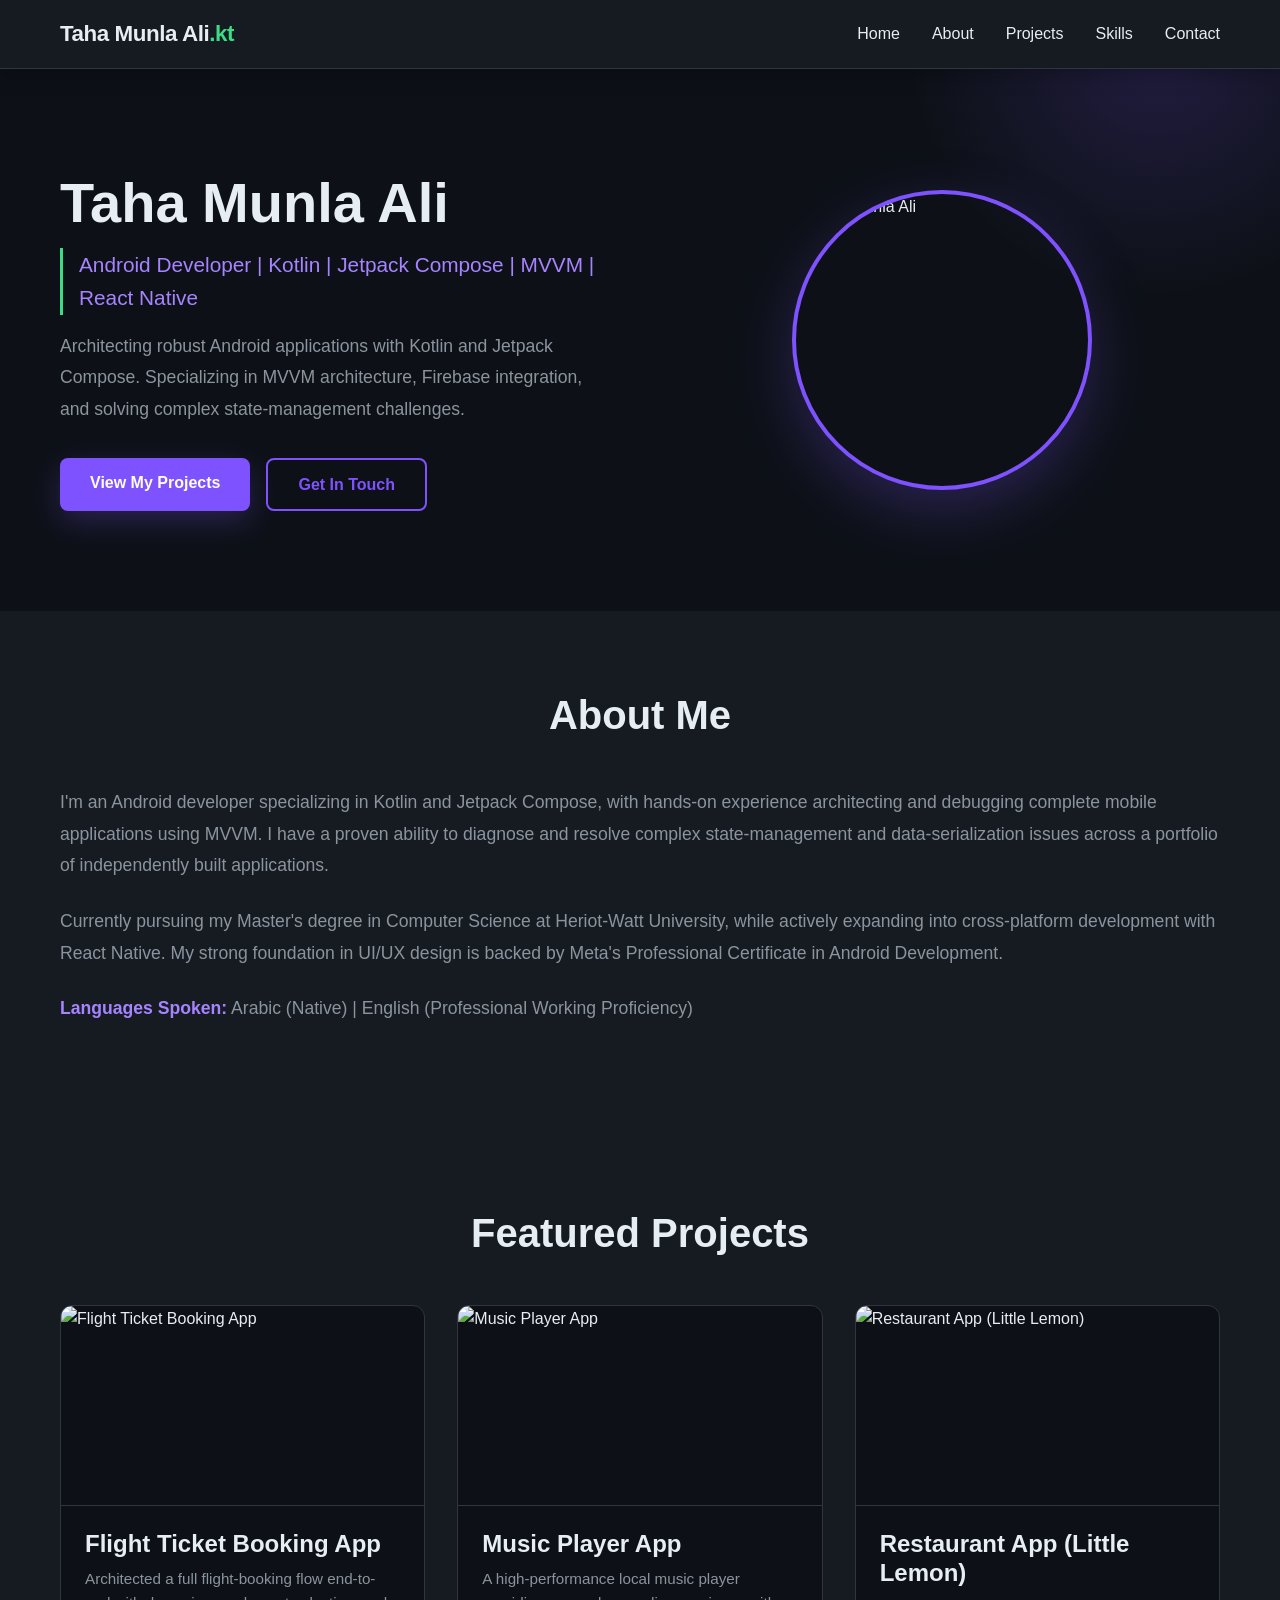
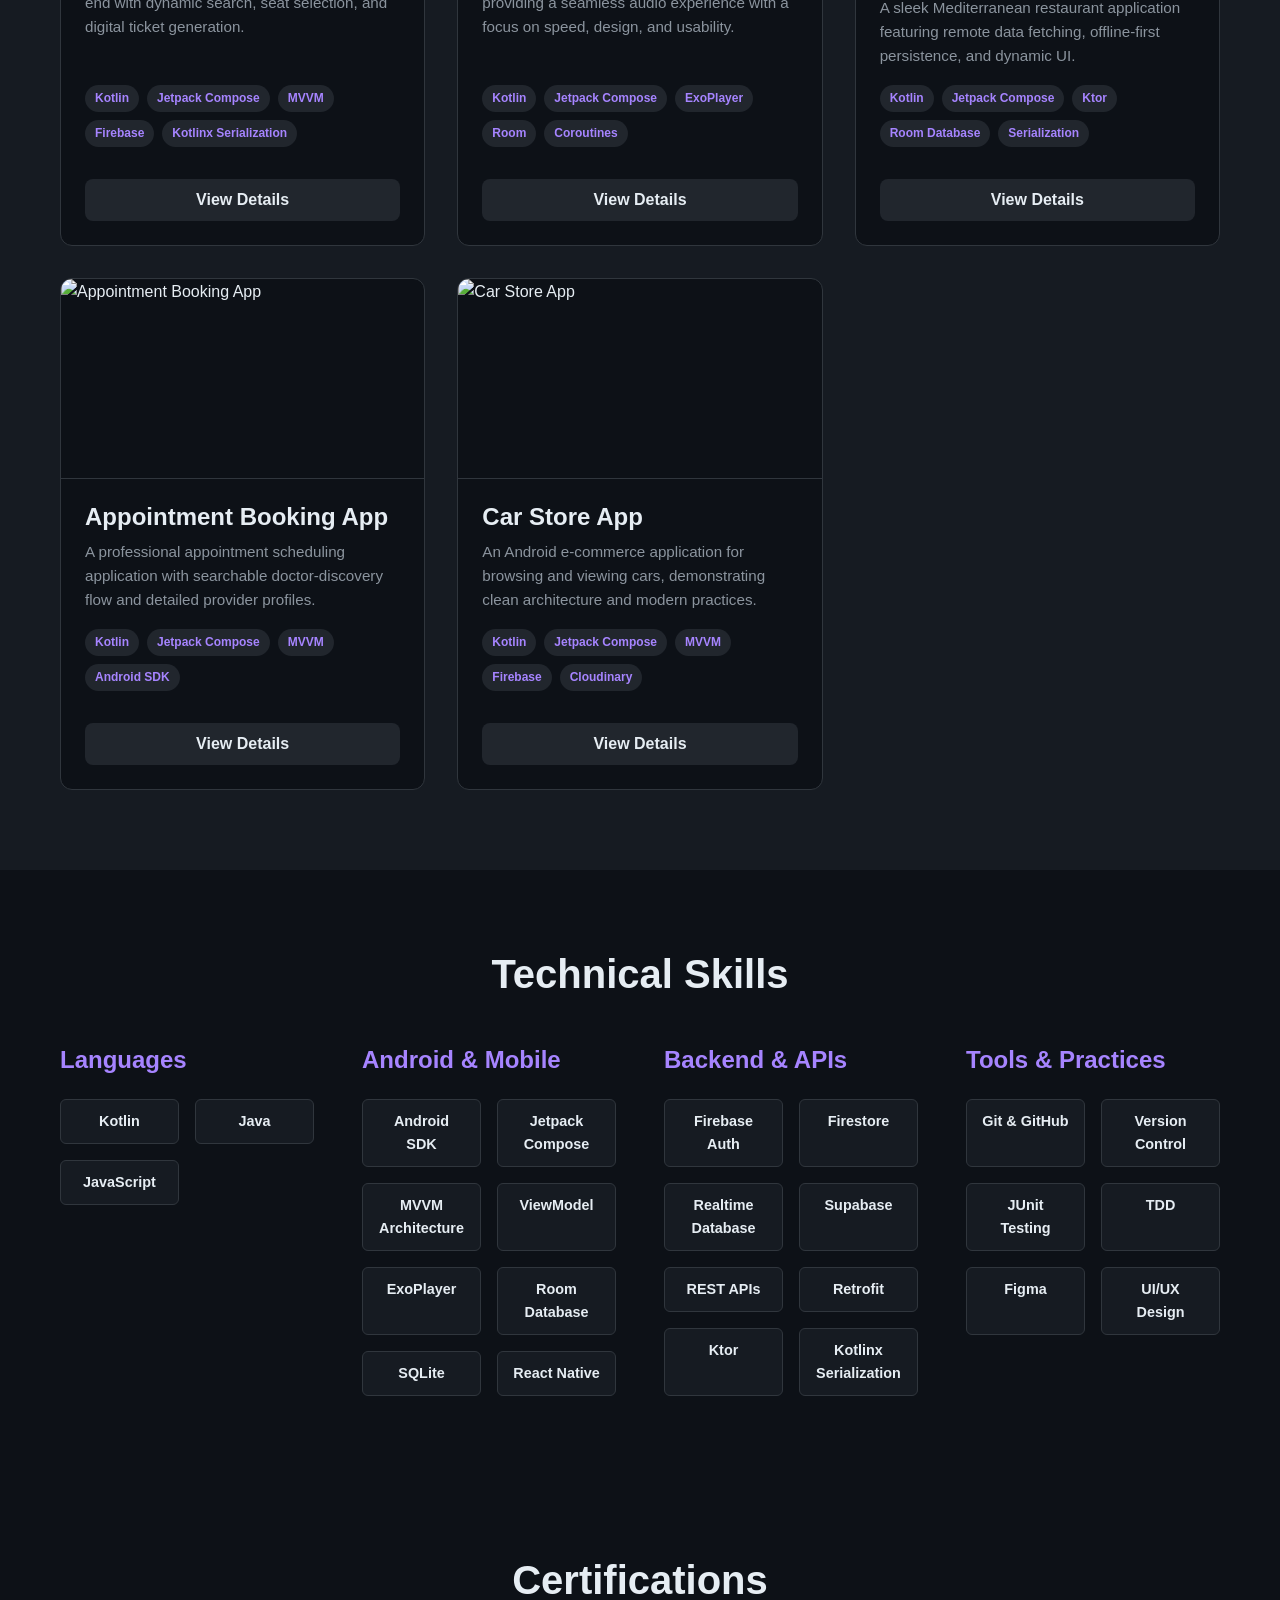
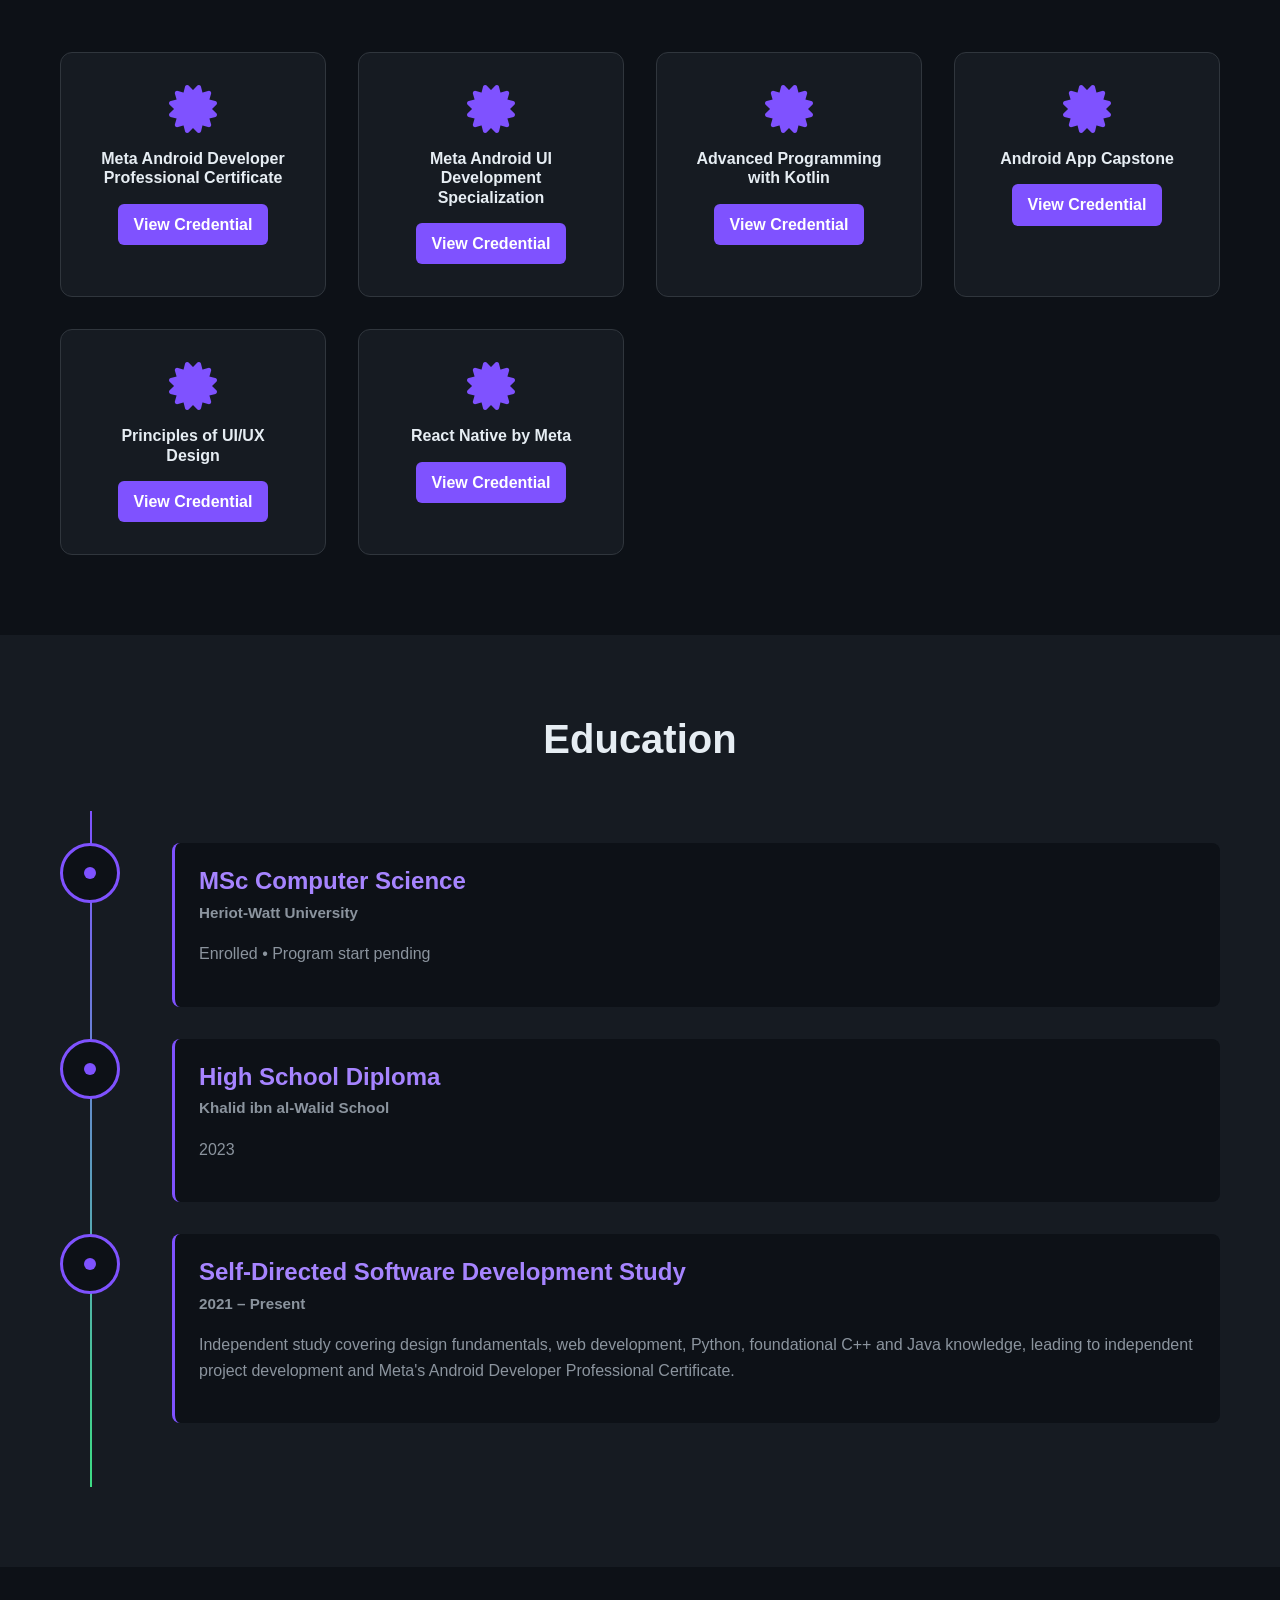
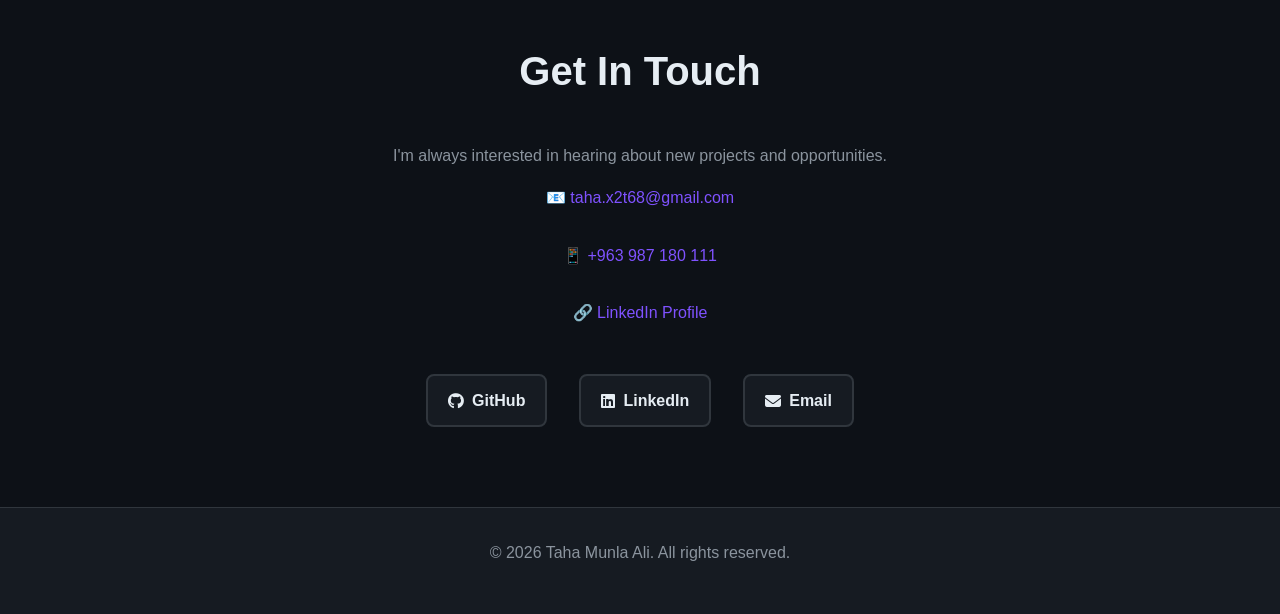
==== index.html @ e01f0fbe "Update index.html" ====
<!DOCTYPE html>
<html lang="en">
<head>
    <meta charset="UTF-8">
    <meta name="viewport" content="width=device-width, initial-scale=1.0">
    <title>Taha Munla Ali | Android Developer - Kotlin, Jetpack Compose, Meta Certified</title>
    <meta name="description" content="Taha Munla Ali (طه منلا علي) — Android Developer specializing in Kotlin and Jetpack Compose with MVVM architecture. Meta Certified Android Developer. View projects, skills, and contact info.">
    <meta name="author" content="Taha Munla Ali">
    <meta name="robots" content="index, follow, max-image-preview:large">
    <link rel="canonical" href="https://x0t68.github.io/">

    <!-- Favicon: Kotlin logo (served from the public Devicon icon CDN) -->
    <link rel="icon" type="image/svg+xml" href="https://cdn.jsdelivr.net/gh/devicons/devicon/icons/kotlin/kotlin-original.svg">

    <!-- Link preview (Telegram, WhatsApp, Facebook, etc.) -->
    <meta property="og:type" content="website">
    <meta property="og:url" content="https://x0t68.github.io/">
    <meta property="og:title" content="Taha Munla Ali - Android Developer">
    <meta property="og:description" content="Android developer specializing in Kotlin and Jetpack Compose, with hands-on experience in MVVM architecture and Firebase integration.">
    <meta property="og:image" content="https://res.cloudinary.com/deirc2clp/image/upload/v1788695768/photo_2026-09-06_14-25-15_kvh31n.jpg">

    <!-- Link preview (X/Twitter) -->
    <meta name="twitter:card" content="summary_large_image">
    <meta name="twitter:title" content="Taha Munla Ali - Android Developer">
    <meta name="twitter:description" content="Android developer specializing in Kotlin and Jetpack Compose, with hands-on experience in MVVM architecture and Firebase integration.">
    <meta name="twitter:image" content="https://res.cloudinary.com/deirc2clp/image/upload/v1788695768/photo_2026-09-06_14-25-15_kvh31n.jpg">

    <!-- Structured data so Google can show a rich result for your name -->
    <script type="application/ld+json">
    {
      "@context": "https://schema.org",
      "@type": "Person",
      "name": "Taha Munla Ali",
      "alternateName": "طه منلا علي",
      "jobTitle": "Android Developer",
      "description": "Android Developer specializing in Kotlin and Jetpack Compose, Meta Certified Android Developer.",
      "image": "https://res.cloudinary.com/deirc2clp/image/upload/v1788695768/photo_2026-09-06_14-25-15_kvh31n.jpg",
      "url": "https://x0t68.github.io/",
      "email": "mailto:taha.x2t68@gmail.com",
      "knowsAbout": ["Android Development", "Kotlin", "Jetpack Compose", "MVVM Architecture", "Firebase", "React Native"],
      "alumniOf": {
        "@type": "CollegeOrUniversity",
        "name": "Heriot-Watt University"
      },
      "sameAs": [
        "https://github.com/x0t68",
        "https://www.linkedin.com/in/taha-munla-ali-3768111b3"
      ]
    }
    </script>

    <link rel="stylesheet" href="style.css">
    <link rel="stylesheet" href="https://cdnjs.cloudflare.com/ajax/libs/font-awesome/6.4.0/css/all.min.css">
</head>
<body>
    <!-- Navigation -->
    <nav class="navbar">
        <div class="container">
            <div class="nav-brand">Taha Munla Ali</div>
            <ul class="nav-links">
                <li><a href="#home">Home</a></li>
                <li><a href="#about">About</a></li>
                <li><a href="#projects">Projects</a></li>
                <li><a href="#skills">Skills</a></li>
                <li><a href="#contact">Contact</a></li>
            </ul>
        </div>
    </nav>

    <!-- Hero Section -->
    <section id="home" class="hero">
        <div class="container">
            <div class="hero-content">
                <h1>Taha Munla Ali</h1>
                <p class="hero-subtitle">Android Developer | Kotlin | Jetpack Compose | MVVM | React Native</p>
                <p class="hero-description">
                    Architecting robust Android applications with Kotlin and Jetpack Compose. Specializing in MVVM architecture, 
                    Firebase integration, and solving complex state-management challenges.
                </p>
                <div class="hero-cta">
                    <a href="#projects" class="btn btn-primary">View My Projects</a>
                    <a href="#contact" class="btn btn-secondary">Get In Touch</a>
                </div>
            </div>
            <div class="hero-image">
                <img src="https://res.cloudinary.com/deirc2clp/image/upload/v1788695768/photo_2026-09-06_14-25-15_kvh31n.jpg" alt="Taha Munla Ali" class="profile-image">
            </div>
        </div>
    </section>

    <!-- About Section -->
    <section id="about" class="about">
        <div class="container">
            <h2>About Me</h2>
            <div class="about-content">
                <div class="about-text">
                    <p>
                        I'm an Android developer specializing in Kotlin and Jetpack Compose, with hands-on experience architecting 
                        and debugging complete mobile applications using MVVM. I have a proven ability to diagnose and resolve complex 
                        state-management and data-serialization issues across a portfolio of independently built applications.
                    </p>
                    <p>
                        Currently pursuing my Master's degree in Computer Science at Heriot-Watt University, while actively expanding 
                        into cross-platform development with React Native. My strong foundation in UI/UX design is backed by Meta's 
                        Professional Certificate in Android Development.
                    </p>
                    <p>
                        <strong>Languages Spoken:</strong> Arabic (Native) | English (Professional Working Proficiency)
                    </p>
                </div>
            </div>
        </div>
    </section>

    <!-- Projects Section -->
    <section id="projects" class="projects">
        <div class="container">
            <h2>Featured Projects</h2>
            <div class="projects-grid" id="projectsGrid">
                <!-- Projects will be loaded here by JavaScript -->
            </div>
        </div>
    </section>

    <!-- Skills Section -->
    <section id="skills" class="skills-section">
        <div class="container">
            <h2>Technical Skills</h2>
            <div class="skills-container">
                <div class="skill-category">
                    <h3>Languages</h3>
                    <div class="skills-grid">
                        <div class="skill-tag">Kotlin</div>
                        <div class="skill-tag">Java</div>
                        <div class="skill-tag">JavaScript</div>
                    </div>
                </div>

                <div class="skill-category">
                    <h3>Android & Mobile</h3>
                    <div class="skills-grid">
                        <div class="skill-tag">Android SDK</div>
                        <div class="skill-tag">Jetpack Compose</div>
                        <div class="skill-tag">MVVM Architecture</div>
                        <div class="skill-tag">ViewModel</div>
                        <div class="skill-tag">ExoPlayer</div>
                        <div class="skill-tag">Room Database</div>
                        <div class="skill-tag">SQLite</div>
                        <div class="skill-tag">React Native</div>
                    </div>
                </div>

                <div class="skill-category">
                    <h3>Backend & APIs</h3>
                    <div class="skills-grid">
                        <div class="skill-tag">Firebase Auth</div>
                        <div class="skill-tag">Firestore</div>
                        <div class="skill-tag">Realtime Database</div>
                        <div class="skill-tag">Supabase</div>
                        <div class="skill-tag">REST APIs</div>
                        <div class="skill-tag">Retrofit</div>
                        <div class="skill-tag">Ktor</div>
                        <div class="skill-tag">Kotlinx Serialization</div>
                    </div>
                </div>

                <div class="skill-category">
                    <h3>Tools & Practices</h3>
                    <div class="skills-grid">
                        <div class="skill-tag">Git & GitHub</div>
                        <div class="skill-tag">Version Control</div>
                        <div class="skill-tag">JUnit Testing</div>
                        <div class="skill-tag">TDD</div>
                        <div class="skill-tag">Figma</div>
                        <div class="skill-tag">UI/UX Design</div>
                    </div>
                </div>
            </div>
        </div>
    </section>

    <!-- Certifications Section -->
    <section id="certifications" class="certifications">
        <div class="container">
            <h2>Certifications</h2>
            <div class="certifications-grid">
                <div class="cert-item">
                    <i class="fas fa-certificate"></i>
                    <h4>Meta Android Developer Professional Certificate</h4>
                    <a href="https://www.credly.com/badges/523cc79e-6501-4f37-acab-85f55ee57a00/public_url" target="_blank">View Credential</a>
                </div>
                <div class="cert-item">
                    <i class="fas fa-certificate"></i>
                    <h4>Meta Android UI Development Specialization</h4>
                    <a href="https://coursera.org/share/a893e85dfa6d35d675a23bce7d95d684" target="_blank">View Credential</a>
                </div>
                <div class="cert-item">
                    <i class="fas fa-certificate"></i>
                    <h4>Advanced Programming with Kotlin</h4>
                    <a href="https://www.coursera.org/account/accomplishments/records/QISK4HCJ4QG6" target="_blank">View Credential</a>
                </div>
                <div class="cert-item">
                    <i class="fas fa-certificate"></i>
                    <h4>Android App Capstone</h4>
                    <a href="https://coursera.org/share/992b18d2b242aded9610d235a0969be0" target="_blank">View Credential</a>
                </div>
                <div class="cert-item">
                    <i class="fas fa-certificate"></i>
                    <h4>Principles of UI/UX Design</h4>
                    <a href="https://www.coursera.org/account/accomplishments/records/2B3M9XWZEPFp" target="_blank">View Credential</a>
                </div>
                <div class="cert-item">
                    <i class="fas fa-certificate"></i>
                    <h4>React Native by Meta</h4>
                    <a href="https://www.coursera.org/account/accomplishments/verify/KHKW7ERAWRAU" target="_blank">View Credential</a>
                </div>
            </div>
        </div>
    </section>

    <!-- Education Section -->
    <section id="education" class="education">
        <div class="container">
            <h2>Education</h2>
            <div class="education-timeline">
                <div class="education-item">
                    <div class="education-marker"></div>
                    <div class="education-content">
                        <h3>MSc Computer Science</h3>
                        <p class="education-school">Heriot-Watt University</p>
                        <p class="education-date">Enrolled • Program start pending</p>
                    </div>
                </div>

                <div class="education-item">
                    <div class="education-marker"></div>
                    <div class="education-content">
                        <h3>High School Diploma</h3>
                        <p class="education-school">Khalid ibn al-Walid School</p>
                        <p class="education-date">2023</p>
                    </div>
                </div>

                <div class="education-item">
                    <div class="education-marker"></div>
                    <div class="education-content">
                        <h3>Self-Directed Software Development Study</h3>
                        <p class="education-school">2021 – Present</p>
                        <p class="education-description">
                            Independent study covering design fundamentals, web development, Python, foundational C++ and Java knowledge, 
                            leading to independent project development and Meta's Android Developer Professional Certificate.
                        </p>
                    </div>
                </div>
            </div>
        </div>
    </section>

    <!-- Contact Section -->
    <section id="contact" class="contact">
        <div class="container">
            <h2>Get In Touch</h2>
            <p class="contact-intro">
                I'm always interested in hearing about new projects and opportunities.
            </p>
            <div class="contact-info">
                <p>📧 <a href="mailto:taha.x2t68@gmail.com">taha.x2t68@gmail.com</a></p>
                <p>📱 <a href="tel:+963987180111">+963 987 180 111</a></p>
                <p>🔗 <a href="https://www.linkedin.com/in/taha-munla-ali-3768111b3" target="_blank">LinkedIn Profile</a></p>
            </div>
            <div class="social-links">
                <a href="https://github.com/x0t68" target="_blank" class="social-link">
                    <i class="fab fa-github"></i>
                    <span>GitHub</span>
                </a>
                <a href="https://www.linkedin.com/in/taha-munla-ali-3768111b3" target="_blank" class="social-link">
                    <i class="fab fa-linkedin"></i>
                    <span>LinkedIn</span>
                </a>
                <a href="mailto:taha.x2t68@gmail.com" class="social-link">
                    <i class="fas fa-envelope"></i>
                    <span>Email</span>
                </a>
            </div>
        </div>
    </section>

    <!-- Project Modal -->
    <div id="projectModal" class="modal">
        <div class="modal-content">
            <span class="close-modal">&times;</span>
            <div class="modal-body">
                <img id="modalImage" src="" alt="Project Image" class="modal-main-image">
                <div class="modal-info">
                    <h2 id="modalTitle">Project Title</h2>
                    <div id="modalTech" class="project-tech"></div>
                    <p id="modalDesc" class="modal-description"></p>
                    <h3>Key Features</h3>
                    <ul id="modalFeatures" class="modal-features-list"></ul>
                    <a id="modalGithub" href="#" target="_blank" class="btn btn-primary" style="margin-top: 1rem;">
                        <i class="fab fa-github"></i> View Repository
                    </a>
                </div>
            </div>
        </div>
    </div>

    <!-- Footer -->
    <footer class="footer">
        <div class="container">
            <p>&copy; 2026 Taha Munla Ali. All rights reserved.</p>
        </div>
    </footer>

    <script src="script.js"></script>
</body>
</html>
---- style.css ----
/* ============================================
   VARIABLES & GLOBAL STYLES
   ============================================ */

:root {
    /* Kotlin purple, paired with the Android green as a sparing accent —
       grounded in the actual toolchain instead of a generic gradient. */
    --primary-color: #7f52ff;
    --primary-dark: #6237e0;
    --primary-light: #a684ff;
    --secondary-color: #3ddc84;
    --background: #0d1117;
    --surface: #161b22;
    --surface-light: #21262d;
    --text-primary: #e6edf3;
    --text-secondary: #8b949e;
    --border-color: #30363d;
    --success: #3ddc84;
    --warning: #f0b429;
    --danger: #f85149;
}

* {
    margin: 0;
    padding: 0;
    box-sizing: border-box;
}

html {
    scroll-behavior: smooth;
}

body {
    font-family: -apple-system, BlinkMacSystemFont, 'Segoe UI', Roboto, 'Helvetica Neue', Arial, sans-serif;
    background-color: var(--background);
    color: var(--text-primary);
    line-height: 1.6;
    overflow-x: hidden;
}

.container {
    max-width: 1200px;
    margin: 0 auto;
    padding: 0 20px;
}

/* ============================================
   TYPOGRAPHY
   ============================================ */

h1, h2, h3, h4, h5, h6 {
    font-weight: 700;
    line-height: 1.2;
    margin-bottom: 1rem;
}

h1 {
    font-size: 3.5rem;
}

h2 {
    font-size: 2.5rem;
    color: var(--text-primary);
    margin-bottom: 3rem;
    text-align: center;
}

h3 {
    font-size: 1.5rem;
    color: var(--text-primary);
}

h4 {
    font-size: 1.1rem;
    color: var(--text-primary);
}

p {
    margin-bottom: 1rem;
    color: var(--text-secondary);
}

a {
    color: var(--primary-color);
    text-decoration: none;
    transition: color 0.3s ease;
}

a:hover {
    color: var(--secondary-color);
}

/* ============================================
   NAVIGATION
   ============================================ */

.navbar {
    background-color: var(--surface);
    backdrop-filter: blur(10px);
    border-bottom: 1px solid var(--border-color);
    position: sticky;
    top: 0;
    z-index: 1000;
    box-shadow: 0 4px 20px rgba(0, 0, 0, 0.3);
}

.navbar .container {
    display: flex;
    justify-content: space-between;
    align-items: center;
    padding: 1rem 20px;
}

.nav-brand {
    font-size: 1.4rem;
    font-weight: 700;
    color: var(--text-primary);
    letter-spacing: -0.02em;
}

.nav-brand::after {
    content: '.kt';
    color: var(--secondary-color);
    font-weight: 700;
}

.nav-links {
    display: flex;
    list-style: none;
    gap: 2rem;
}

.nav-links a {
    color: var(--text-primary);
    font-weight: 500;
    transition: all 0.3s ease;
    position: relative;
}

.nav-links a:hover {
    color: var(--primary-color);
}

.nav-links a::after {
    content: '';
    position: absolute;
    bottom: -5px;
    left: 0;
    width: 0;
    height: 2px;
    background-color: var(--primary-color);
    transition: width 0.3s ease;
}

.nav-links a:hover::after {
    width: 100%;
}

@media (max-width: 768px) {
    .nav-links {
        gap: 1rem;
        font-size: 0.9rem;
    }

    h1 {
        font-size: 2rem;
    }

    h2 {
        font-size: 1.8rem;
    }
}

/* ============================================
   HERO SECTION
   ============================================ */

.hero {
    padding: 100px 0;
    background-color: var(--background);
    position: relative;
    overflow: hidden;
}

.hero::before {
    content: '';
    position: absolute;
    top: -50%;
    right: -10%;
    width: 500px;
    height: 500px;
    background: radial-gradient(circle, rgba(127, 82, 255, 0.18) 0%, transparent 70%);
    border-radius: 50%;
    pointer-events: none;
}

.hero .container {
    display: grid;
    grid-template-columns: 1fr 1fr;
    align-items: center;
    gap: 3rem;
    position: relative;
    z-index: 1;
}

.hero-content h1 {
    font-size: 3.5rem;
    color: var(--text-primary);
    margin-bottom: 0.75rem;
}

.hero-subtitle {
    font-size: 1.3rem;
    color: var(--primary-light);
    margin-bottom: 1rem;
    padding-left: 1rem;
    border-left: 3px solid var(--secondary-color);
}

.hero-description {
    font-size: 1.1rem;
    color: var(--text-secondary);
    margin-bottom: 2rem;
    line-height: 1.8;
}

.hero-cta {
    display: flex;
    gap: 1rem;
    flex-wrap: wrap;
}

.hero-image {
    display: flex;
    justify-content: center;
    align-items: center;
}

.profile-image {
    width: 300px;
    height: 300px;
    border-radius: 50%;
    object-fit: cover;
    border: 4px solid var(--primary-color);
    box-shadow: 0 20px 60px rgba(127, 82, 255, 0.25);
    animation: float 3s ease-in-out infinite;
}

@keyframes float {
    0%, 100% {
        transform: translateY(0px);
    }
    50% {
        transform: translateY(-20px);
    }
}

@media (max-width: 768px) {
    .hero {
        padding: 60px 0;
    }

    .hero .container {
        grid-template-columns: 1fr;
    }

    .hero-image {
        order: -1;
    }

    .profile-image {
        width: 200px;
        height: 200px;
    }

    .hero-cta {
        flex-direction: column;
    }
}

/* ============================================
   BUTTONS
   ============================================ */

.btn {
    display: inline-block;
    padding: 12px 30px;
    border-radius: 8px;
    font-weight: 600;
    transition: all 0.3s ease;
    cursor: pointer;
    border: none;
    text-align: center;
    font-size: 1rem;
}

.btn-primary {
    background-color: var(--primary-color);
    color: white;
    box-shadow: 0 10px 30px rgba(127, 82, 255, 0.25);
}

.btn-primary:hover {
    background-color: var(--primary-dark);
    transform: translateY(-3px);
    box-shadow: 0 15px 40px rgba(127, 82, 255, 0.35);
}

.btn-secondary {
    background-color: transparent;
    color: var(--primary-color);
    border: 2px solid var(--primary-color);
}

.btn-secondary:hover {
    background-color: var(--primary-color);
    color: white;
}

/* ============================================
   ABOUT SECTION
   ============================================ */

.about {
    padding: 80px 0;
    background-color: var(--surface);
}

.about-content {
    display: grid;
    grid-template-columns: 1fr;
    gap: 3rem;
}

.about-text p {
    font-size: 1.1rem;
    line-height: 1.8;
    margin-bottom: 1.5rem;
}

.about-text strong {
    color: var(--primary-light);
}

/* ============================================
   SKILLS SECTION
   ============================================ */

.skills-section {
    padding: 80px 0;
    background-color: var(--background);
}

.skills-container {
    display: grid;
    grid-template-columns: repeat(auto-fit, minmax(250px, 1fr));
    gap: 3rem;
}

.skill-category h3 {
    margin-bottom: 1.5rem;
    color: var(--primary-light);
}

.skills-grid {
    display: grid;
    grid-template-columns: repeat(auto-fit, minmax(110px, 1fr));
    gap: 1rem;
}

.skill-tag {
    background-color: var(--surface);
    border: 1px solid var(--border-color);
    padding: 10px 15px;
    border-radius: 6px;
    text-align: center;
    font-size: 0.9rem;
    font-weight: 600;
    color: var(--text-primary);
    transition: all 0.2s ease;
}

.skill-tag:hover {
    border-color: var(--primary-color);
    color: var(--primary-light);
}

/* ============================================
   PROJECTS SECTION
   ============================================ */

.projects {
    padding: 80px 0;
    background-color: var(--surface);
}

.projects-grid {
    display: grid;
    grid-template-columns: repeat(auto-fill, minmax(300px, 1fr));
    gap: 2rem;
}

.project-card {
    background-color: var(--background);
    border: 1px solid var(--border-color);
    border-radius: 12px;
    overflow: hidden;
    transition: all 0.3s ease;
    display: flex;
    flex-direction: column;
}

.project-card:hover {
    transform: translateY(-8px);
    border-color: var(--primary-color);
    box-shadow: 0 20px 40px rgba(127, 82, 255, 0.18);
}

.project-image-container {
    width: 100%;
    height: 200px;
    overflow: hidden;
    border-bottom: 1px solid var(--border-color);
}

.project-img {
    width: 100%;
    height: 100%;
    object-fit: cover;
    transition: transform 0.3s ease;
}

.project-card:hover .project-img {
    transform: scale(1.05);
}

.project-header {
    padding: 0;
    min-height: auto;
    background: none;
}

.project-title-area {
    padding: 1.5rem 1.5rem 0.5rem 1.5rem;
}

.project-title-area h3 {
    color: var(--text-primary);
    margin-bottom: 0;
}

.project-body {
    padding: 0 1.5rem 1.5rem 1.5rem;
    flex-grow: 1;
    display: flex;
    flex-direction: column;
}

.project-description {
    color: var(--text-secondary);
    margin-bottom: 1rem;
    flex-grow: 1;
    font-size: 0.95rem;
    line-height: 1.6;
}

.project-tech {
    display: flex;
    flex-wrap: wrap;
    gap: 0.5rem;
    margin-bottom: 1rem;
}

.tech-badge {
    background-color: var(--surface-light);
    color: var(--primary-light);
    padding: 4px 10px;
    border-radius: 20px;
    font-size: 0.75rem;
    font-weight: 600;
}

/* Modal Styling */
.modal {
    display: none;
    position: fixed;
    z-index: 2000;
    left: 0;
    top: 0;
    width: 100%;
    height: 100%;
    background-color: rgba(15, 23, 42, 0.9);
    backdrop-filter: blur(5px);
    opacity: 0;
    transition: opacity 0.3s ease;
}

.modal.show {
    display: flex;
    align-items: center;
    justify-content: center;
    opacity: 1;
}

.modal-content {
    background-color: var(--surface);
    border: 1px solid var(--border-color);
    border-radius: 12px;
    width: 90%;
    max-width: 900px;
    max-height: 90vh;
    overflow-y: auto;
    position: relative;
    transform: translateY(-20px);
    transition: transform 0.3s ease;
}

.modal.show .modal-content {
    transform: translateY(0);
}

.close-modal {
    position: absolute;
    right: 20px;
    top: 15px;
    color: var(--text-secondary);
    font-size: 28px;
    font-weight: bold;
    cursor: pointer;
    z-index: 10;
}

.close-modal:hover {
    color: var(--primary-color);
}

.modal-body {
    display: grid;
    grid-template-columns: 1fr;
    gap: 2rem;
    padding: 2rem;
}

.modal-main-image {
    width: 100%;
    border-radius: 8px;
    object-fit: contain;
    max-height: 400px;
    background-color: var(--background);
}

.modal-info h2 {
    text-align: left;
    margin-bottom: 1rem;
    font-size: 2rem;
}

.modal-description {
    font-size: 1.1rem;
    margin-bottom: 1.5rem;
}

.modal-features-list {
    padding-left: 1.5rem;
    color: var(--text-secondary);
    margin-bottom: 1.5rem;
}

.modal-features-list li {
    margin-bottom: 0.5rem;
}

@media (min-width: 768px) {
    .modal-body {
        grid-template-columns: 1fr 1fr;
    }
}

/* ============================================
   CERTIFICATIONS SECTION
   ============================================ */

.certifications {
    padding: 80px 0;
    background-color: var(--background);
}

.certifications-grid {
    display: grid;
    grid-template-columns: repeat(auto-fit, minmax(250px, 1fr));
    gap: 2rem;
}

.cert-item {
    background-color: var(--surface);
    padding: 2rem;
    border-radius: 12px;
    border: 1px solid var(--border-color);
    text-align: center;
    transition: all 0.3s ease;
    display: flex;
    flex-direction: column;
    align-items: center;
}

.cert-item:hover {
    transform: translateY(-8px);
    border-color: var(--primary-color);
    box-shadow: 0 15px 35px rgba(127, 82, 255, 0.18);
}

.cert-item i {
    font-size: 3rem;
    color: var(--primary-color);
    margin-bottom: 1rem;
}

.cert-item h4 {
    margin-bottom: 1rem;
    font-size: 1rem;
}

.cert-item a {
    display: inline-block;
    padding: 8px 16px;
    background-color: var(--primary-color);
    color: white;
    border-radius: 6px;
    font-weight: 600;
    transition: all 0.3s ease;
}

.cert-item a:hover {
    background-color: var(--secondary-color);
}

/* ============================================
   EDUCATION SECTION
   ============================================ */

.education {
    padding: 80px 0;
    background-color: var(--surface);
}

.education-timeline {
    position: relative;
    padding: 2rem 0;
}

.education-timeline::before {
    content: '';
    position: absolute;
    left: 30px;
    top: 0;
    bottom: 0;
    width: 2px;
    background: linear-gradient(180deg, var(--primary-color), var(--secondary-color));
}

.education-item {
    display: grid;
    grid-template-columns: 80px 1fr;
    gap: 2rem;
    margin-bottom: 2rem;
    position: relative;
}

.education-marker {
    width: 60px;
    height: 60px;
    background-color: var(--background);
    border: 3px solid var(--primary-color);
    border-radius: 50%;
    position: relative;
}

.education-marker::after {
    content: '';
    position: absolute;
    width: 12px;
    height: 12px;
    background-color: var(--primary-color);
    border-radius: 50%;
    top: 50%;
    left: 50%;
    transform: translate(-50%, -50%);
}

.education-content {
    background-color: var(--background);
    padding: 1.5rem;
    border-radius: 8px;
    border-left: 3px solid var(--primary-color);
}

.education-content h3 {
    color: var(--primary-light);
    margin-bottom: 0.3rem;
}

.education-school {
    color: var(--text-secondary);
    font-size: 0.95rem;
    font-weight: 600;
}

/* ============================================
   CONTACT & FOOTER
   ============================================ */

.contact {
    padding: 80px 0;
    text-align: center;
}

.contact-info {
    margin-bottom: 2rem;
    display: flex;
    flex-direction: column;
    gap: 1rem;
    align-items: center;
}

.social-links {
    display: flex;
    justify-content: center;
    gap: 2rem;
}

.social-link {
    display: flex;
    align-items: center;
    gap: 0.5rem;
    padding: 12px 20px;
    background-color: var(--surface);
    border-radius: 8px;
    border: 2px solid var(--border-color);
    color: var(--text-primary);
    font-weight: 600;
}

.footer {
    background-color: var(--surface);
    border-top: 1px solid var(--border-color);
    padding: 2rem 0;
    text-align: center;
    color: var(--text-secondary);
}

/* Animations */
.animate-on-scroll {
    opacity: 0;
    transform: translateY(30px);
    transition: all 0.6s ease;
}

.animate-on-scroll.in-view {
    opacity: 1;
    transform: translateY(0);
}
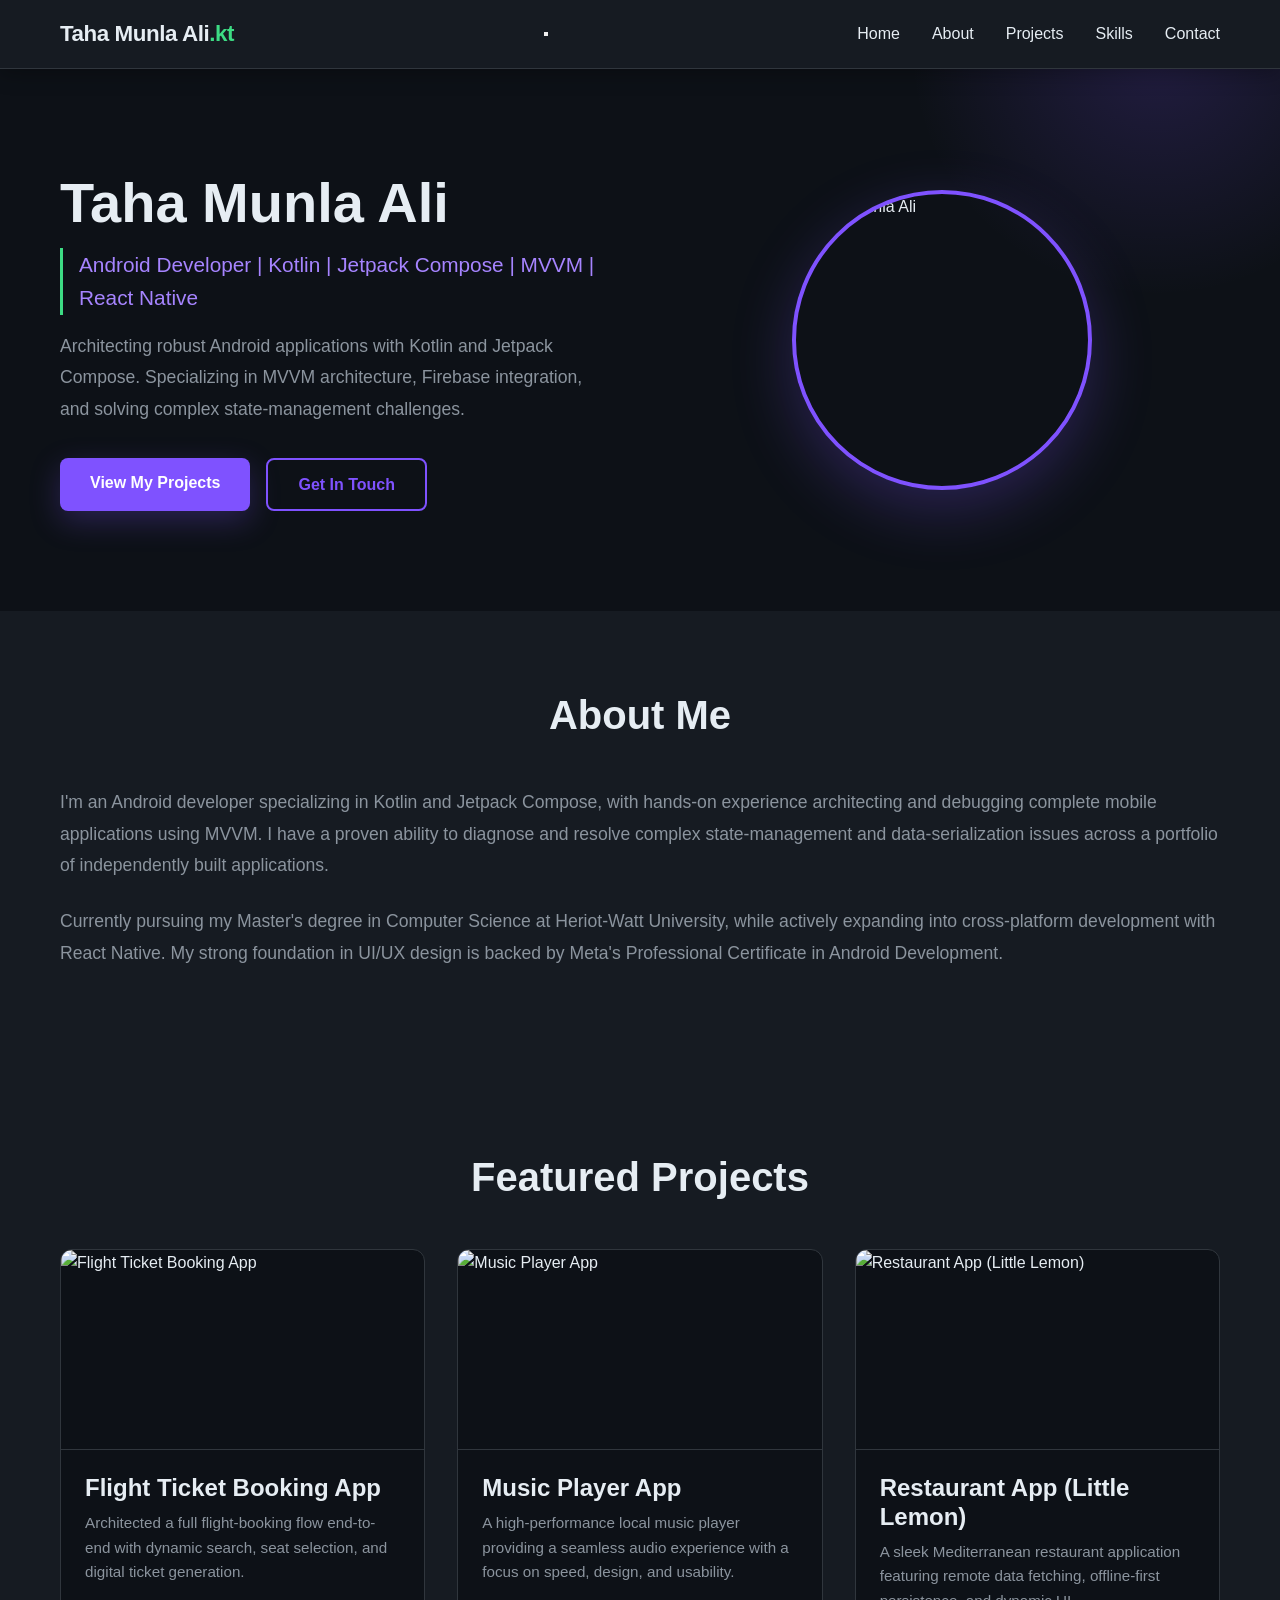
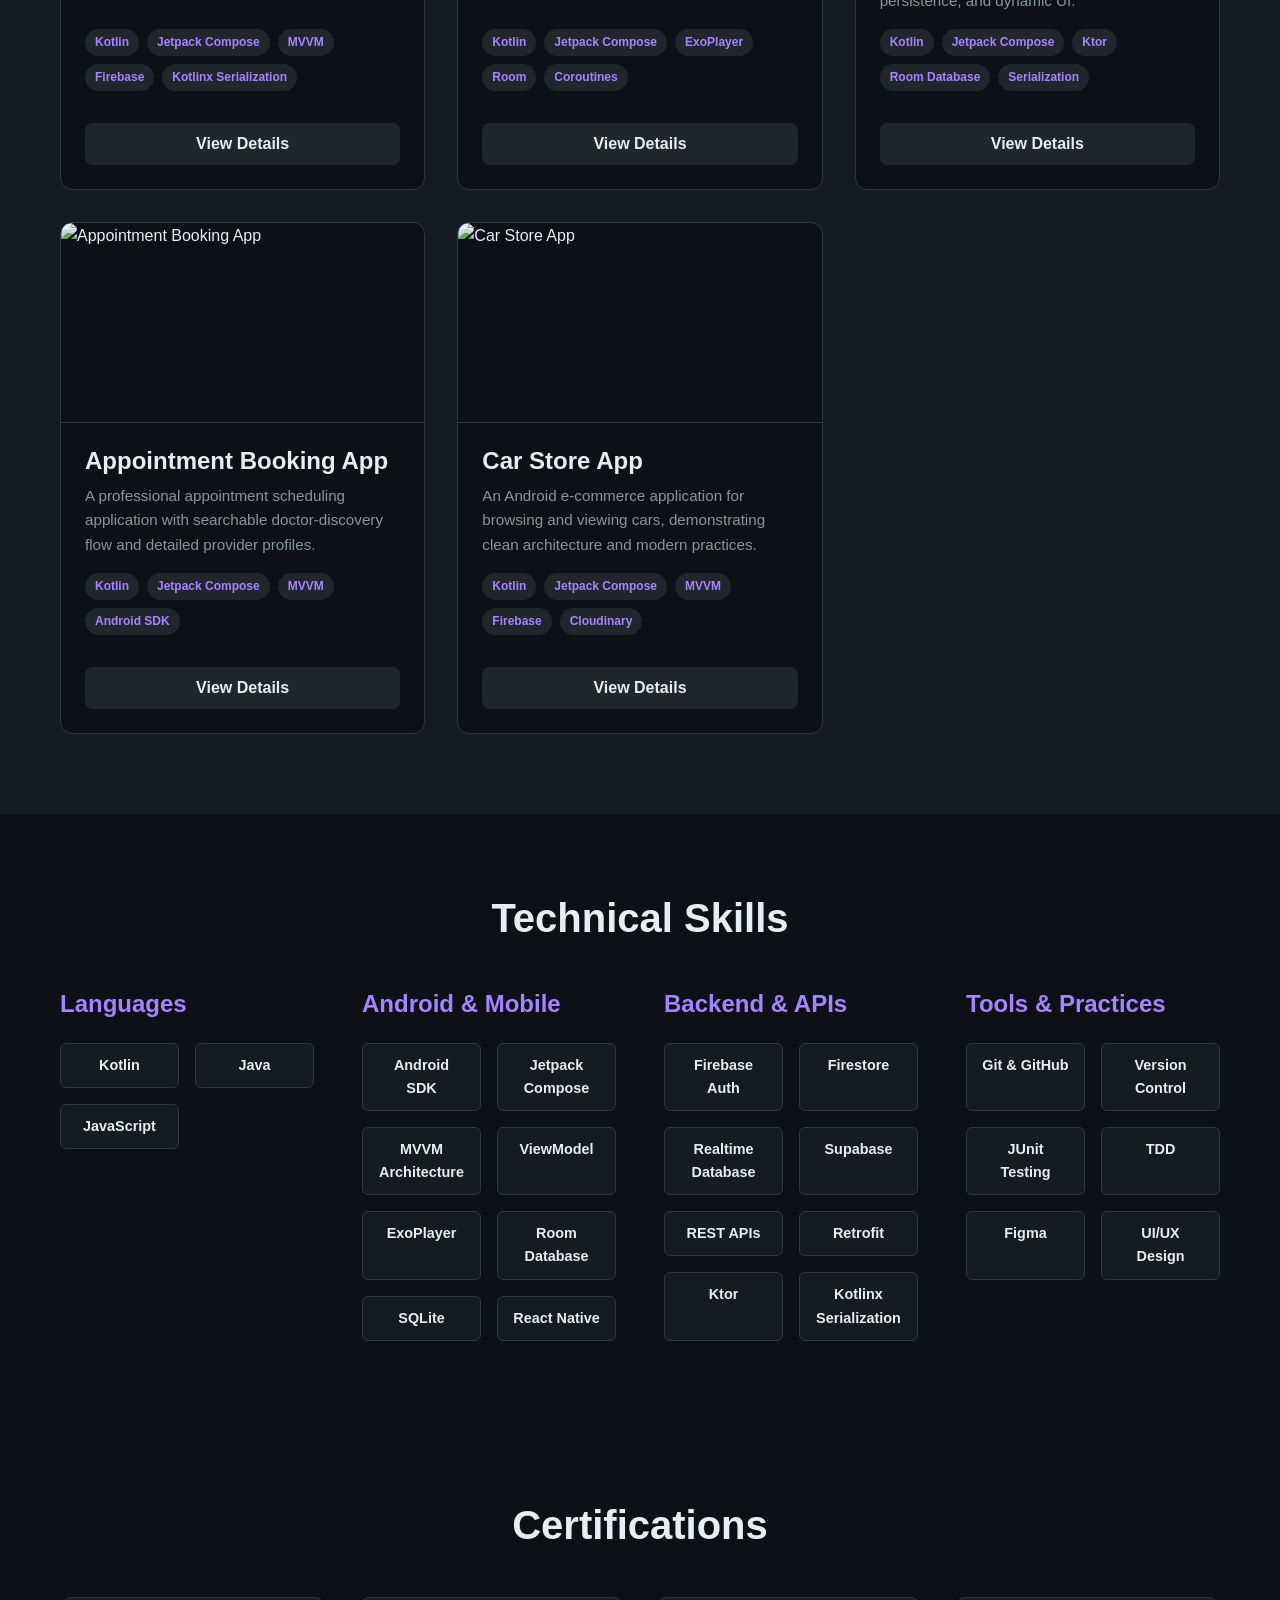
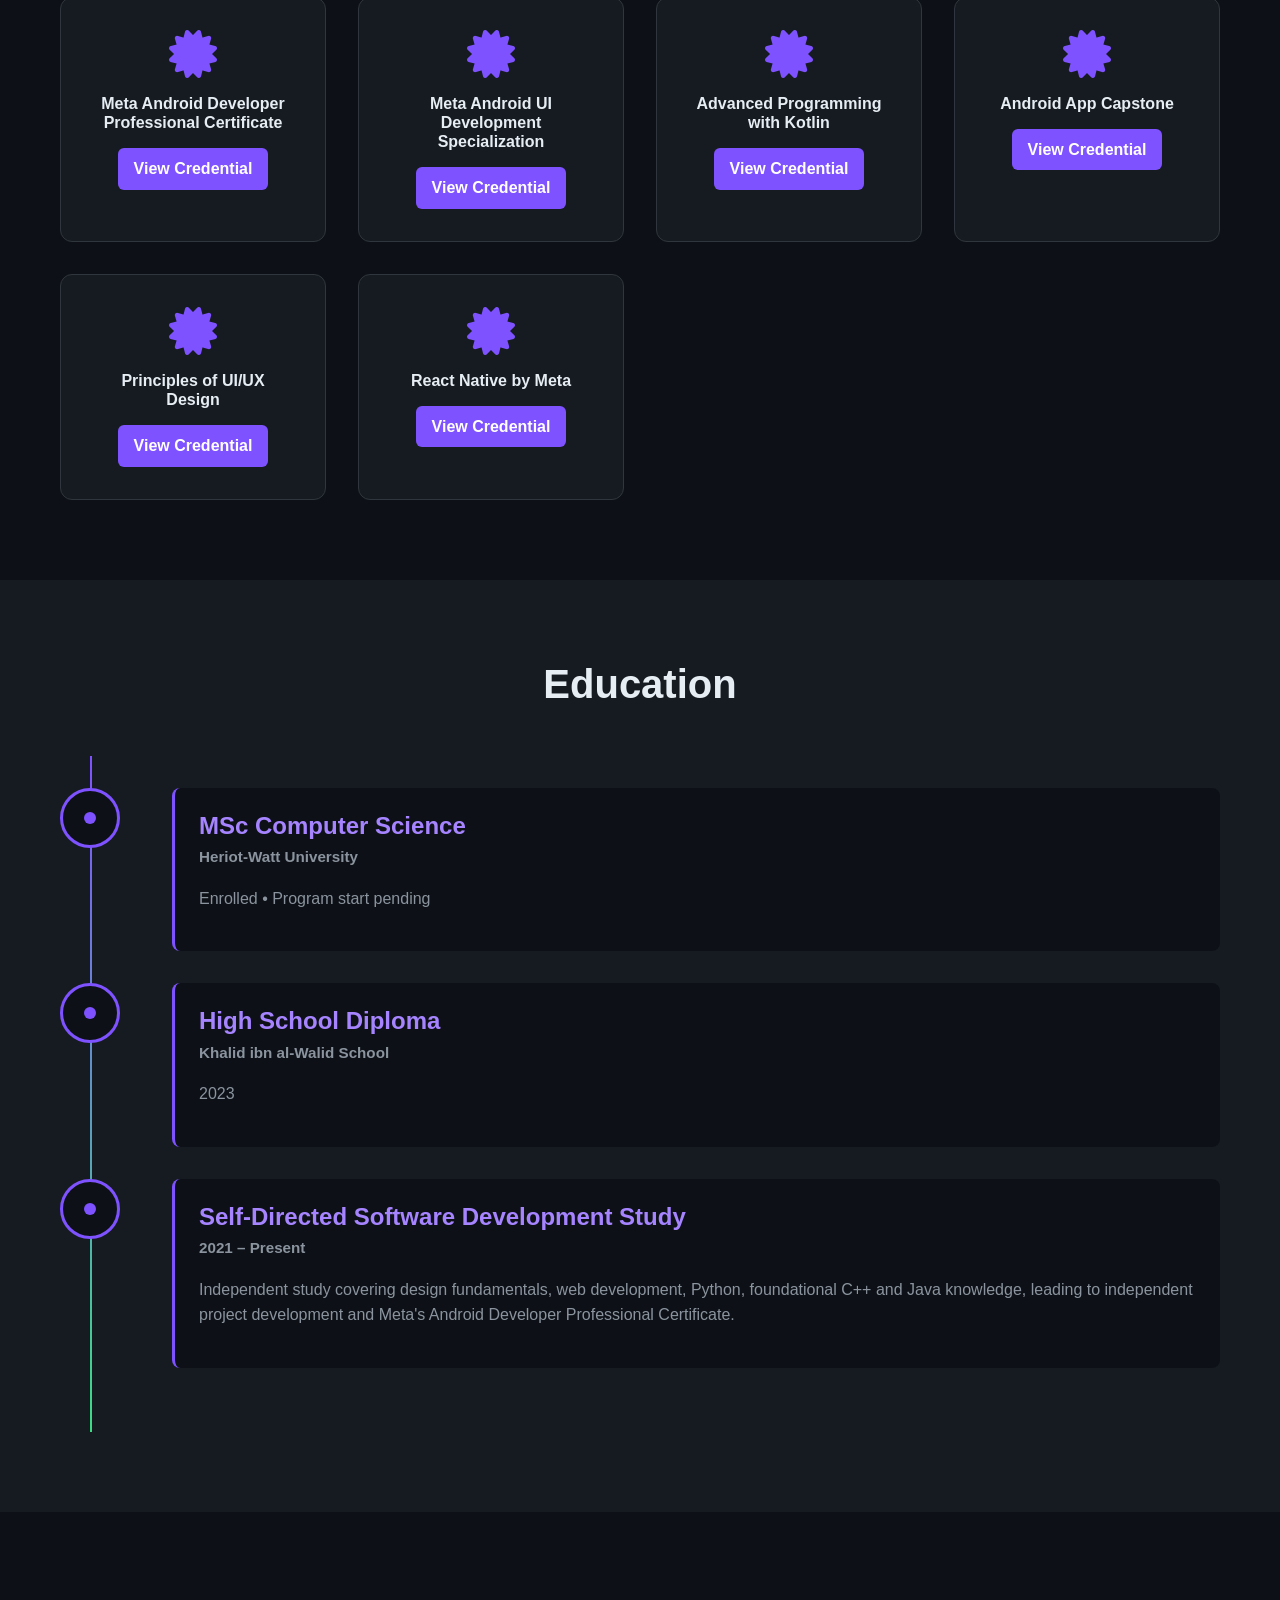
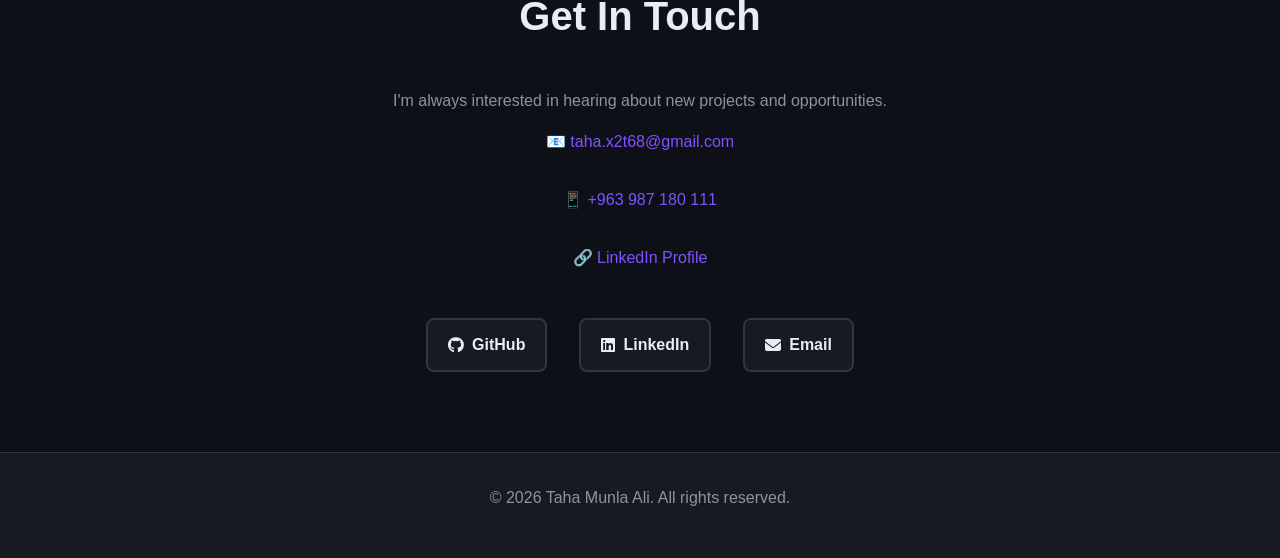
==== commit 18766d3b: "Update index.html" ====
--- a/index.html
+++ b/index.html
@@ -4,9 +4,10 @@
     <meta charset="UTF-8">
     <meta name="viewport" content="width=device-width, initial-scale=1.0">
     <title>Taha Munla Ali | Android Developer - Kotlin, Jetpack Compose, Meta Certified</title>
-    <meta name="description" content="Taha Munla Ali (طه منلا علي) — Android Developer specializing in Kotlin and Jetpack Compose with MVVM architecture. Meta Certified Android Developer. View projects, skills, and contact info.">
+    <meta name="description" content="Taha Munla Ali — Android Developer specializing in Kotlin and Jetpack Compose with MVVM architecture. Meta Certified Android Developer. View projects, skills, and contact info.">
     <meta name="author" content="Taha Munla Ali">
     <meta name="robots" content="index, follow, max-image-preview:large">
+    <meta name="google-site-verification" content="eOiwQ9zl7DAiQxCb4JaFrwwZQbP2cMr-Zq95uBnbuNk" />
     <link rel="canonical" href="https://x0t68.github.io/">
 
     <!-- Favicon: Kotlin logo (served from the public Devicon icon CDN) -->
@@ -57,7 +58,12 @@
     <nav class="navbar">
         <div class="container">
             <div class="nav-brand">Taha Munla Ali</div>
-            <ul class="nav-links">
+            <button class="nav-toggle" id="navToggle" aria-label="Toggle menu" aria-expanded="false">
+                <span></span>
+                <span></span>
+                <span></span>
+            </button>
+            <ul class="nav-links" id="navLinks">
                 <li><a href="#home">Home</a></li>
                 <li><a href="#about">About</a></li>
                 <li><a href="#projects">Projects</a></li>
@@ -103,9 +109,6 @@
                         Currently pursuing my Master's degree in Computer Science at Heriot-Watt University, while actively expanding 
                         into cross-platform development with React Native. My strong foundation in UI/UX design is backed by Meta's 
                         Professional Certificate in Android Development.
-                    </p>
-                    <p>
-                        <strong>Languages Spoken:</strong> Arabic (Native) | English (Professional Working Proficiency)
                     </p>
                 </div>
             </div>
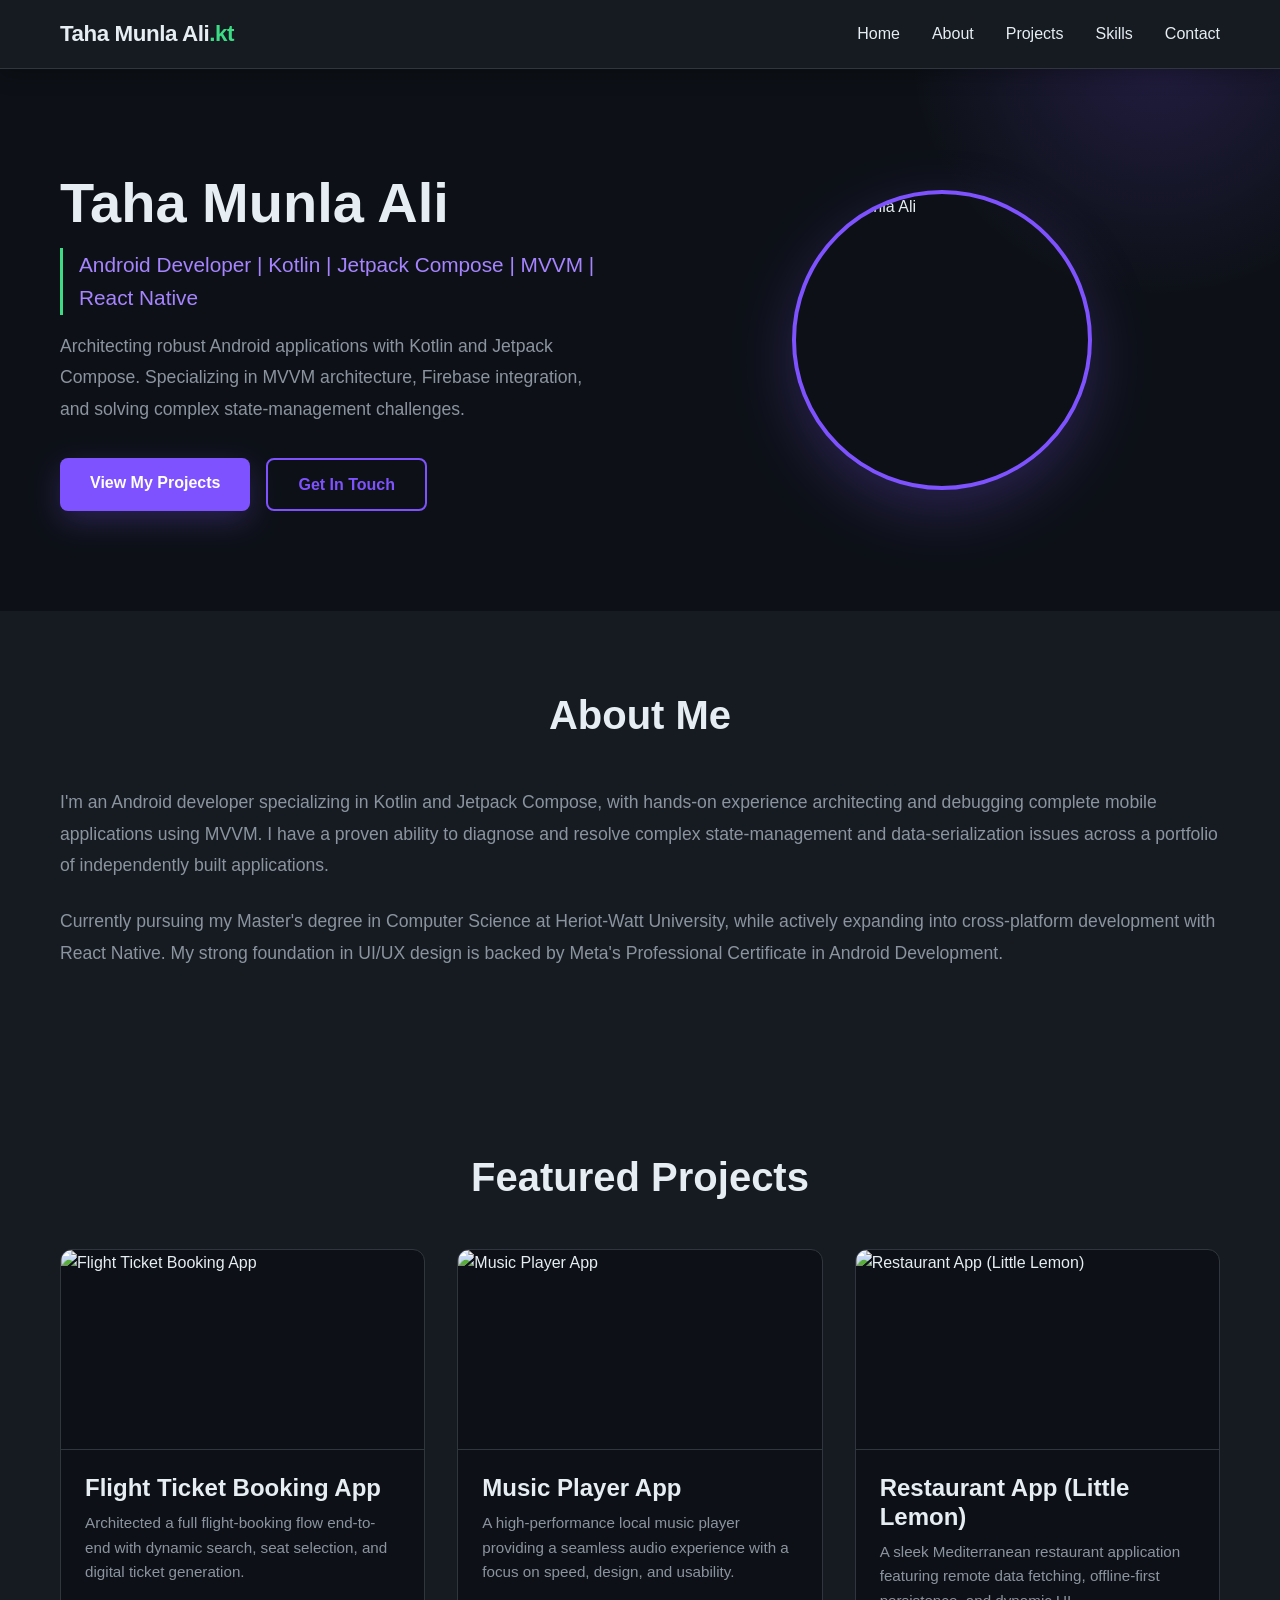
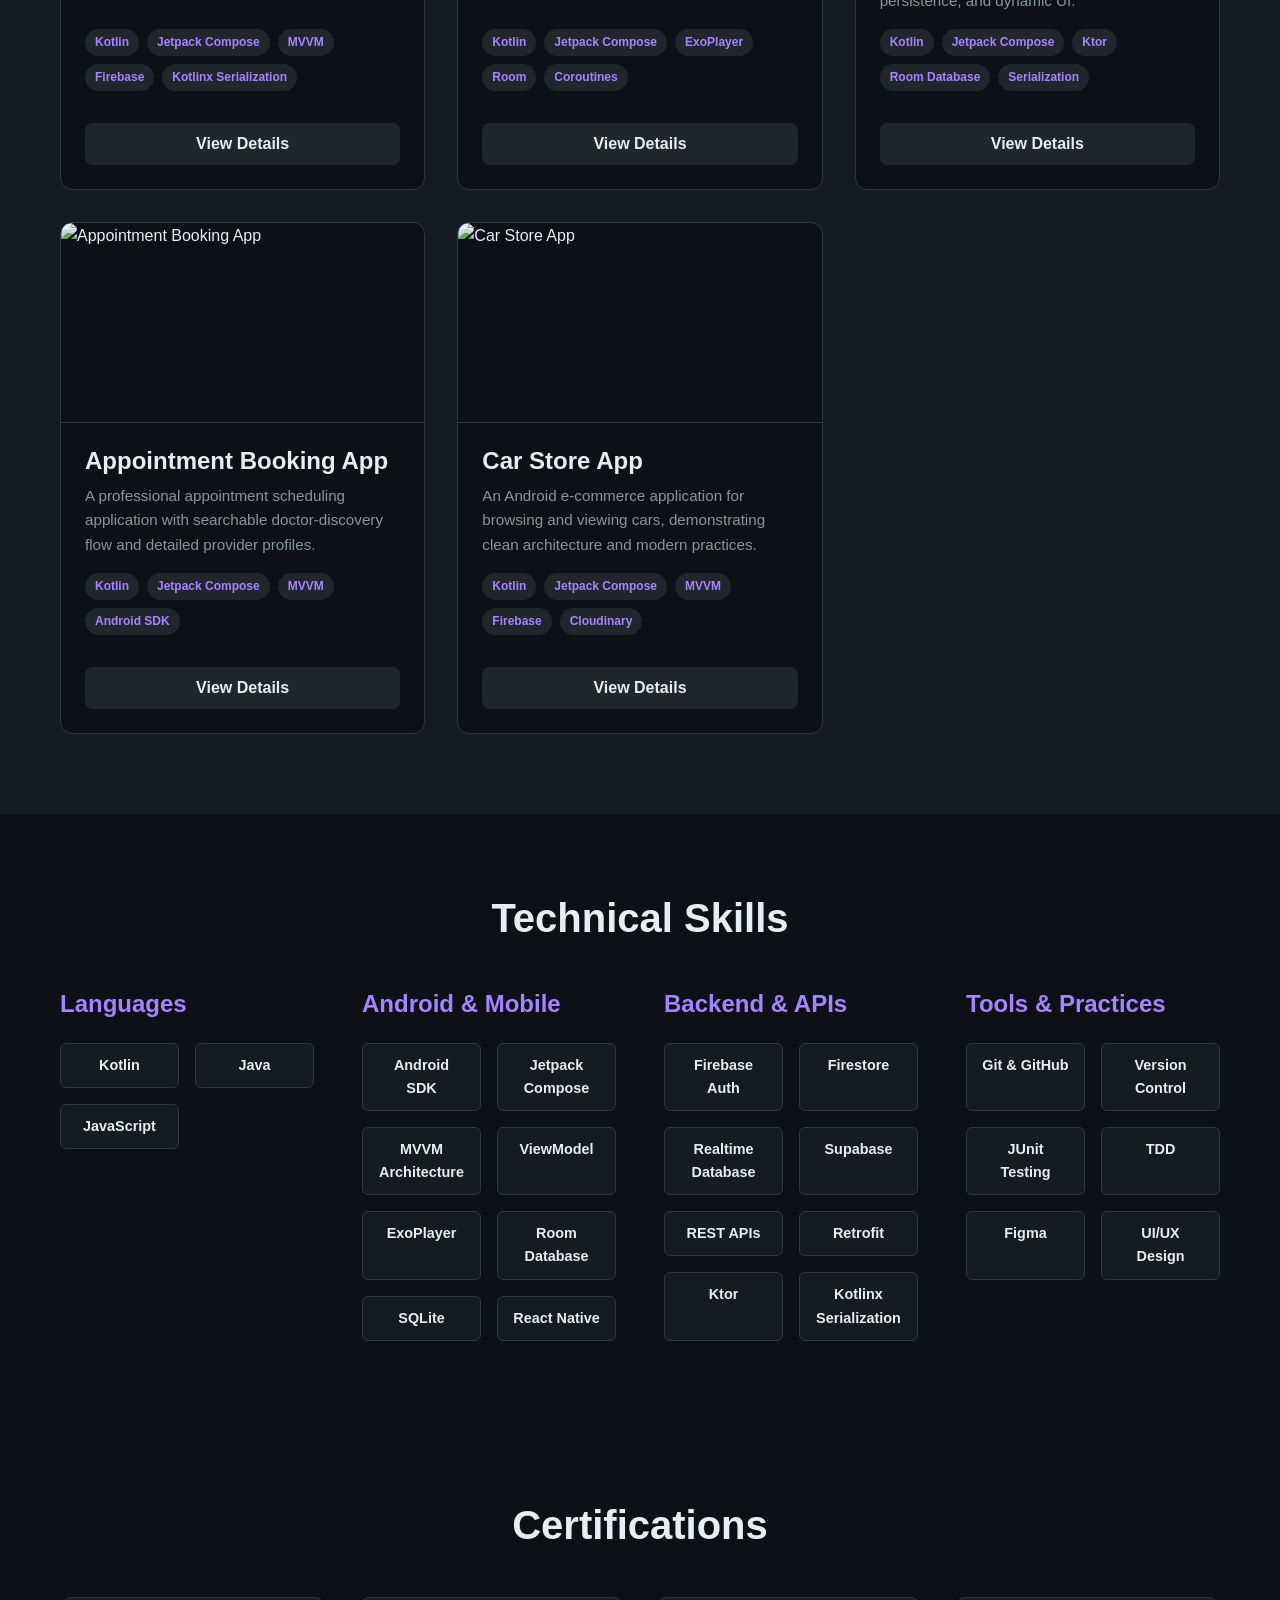
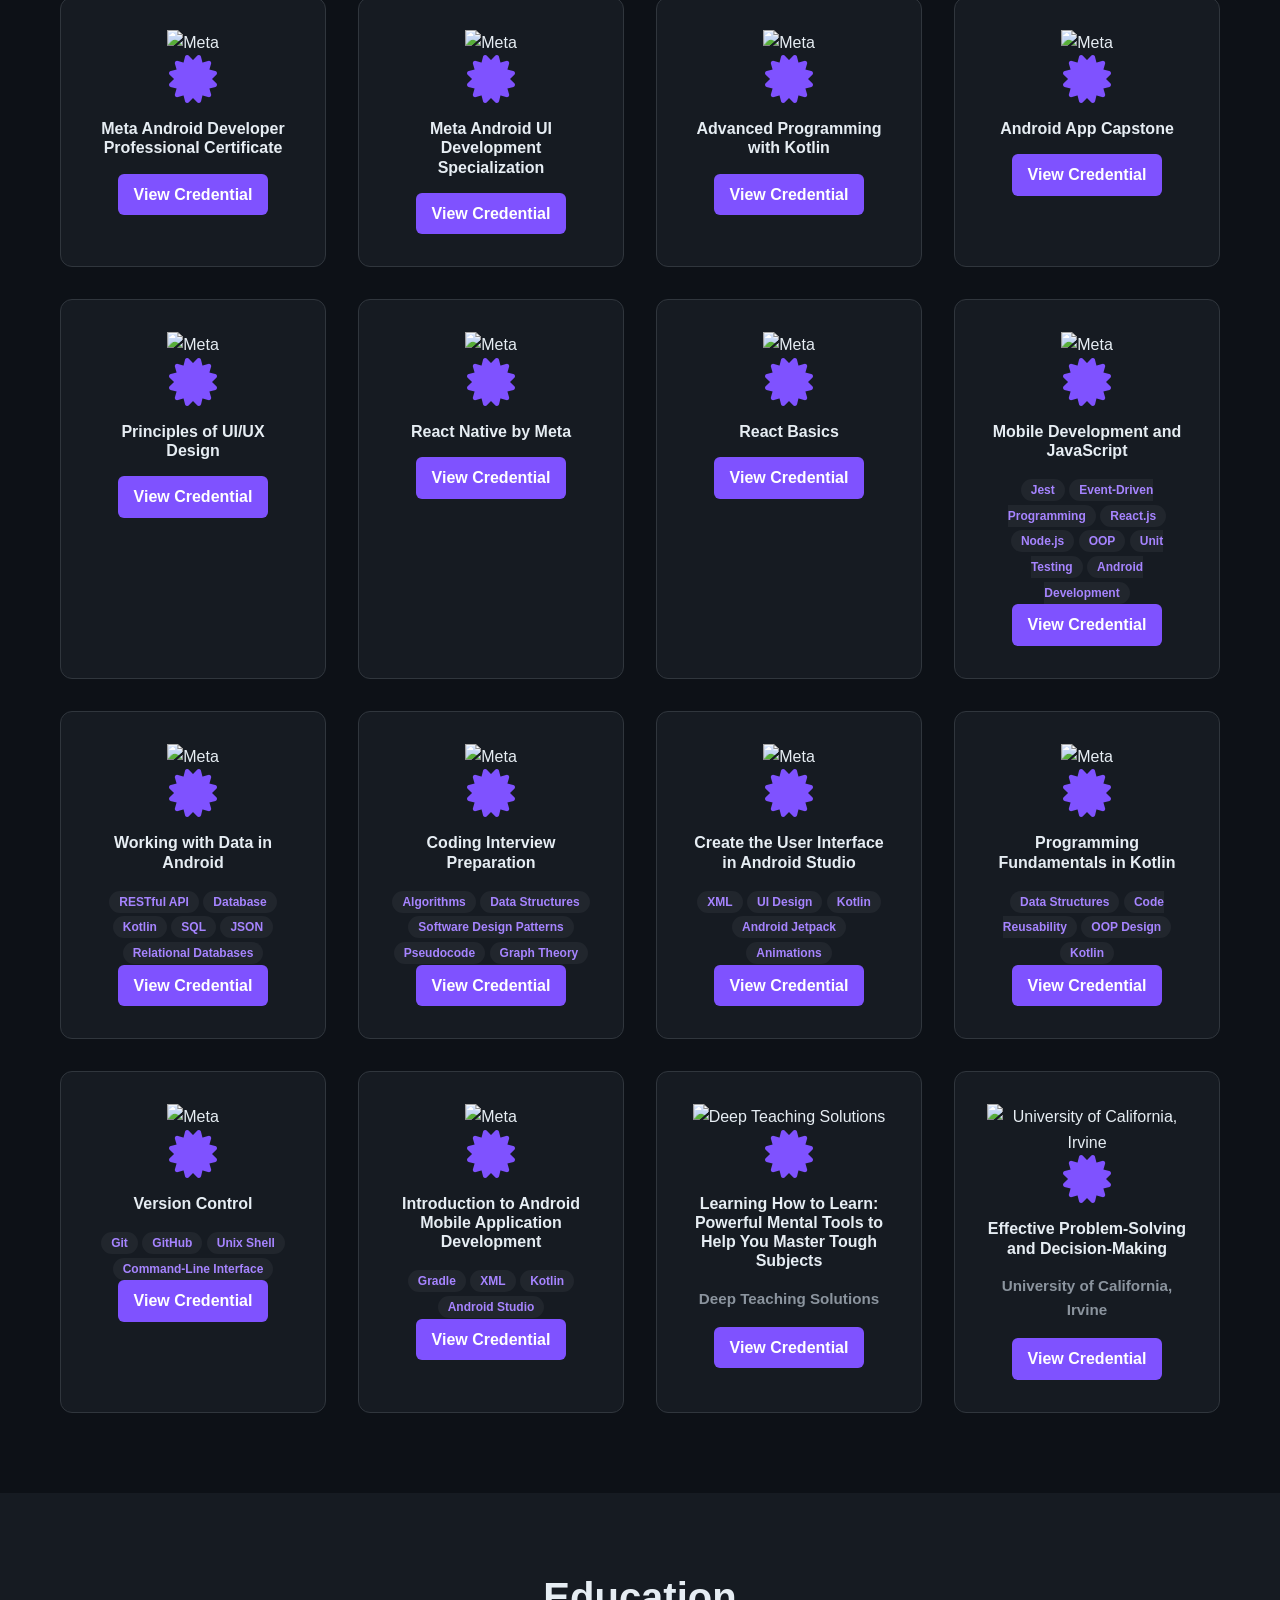
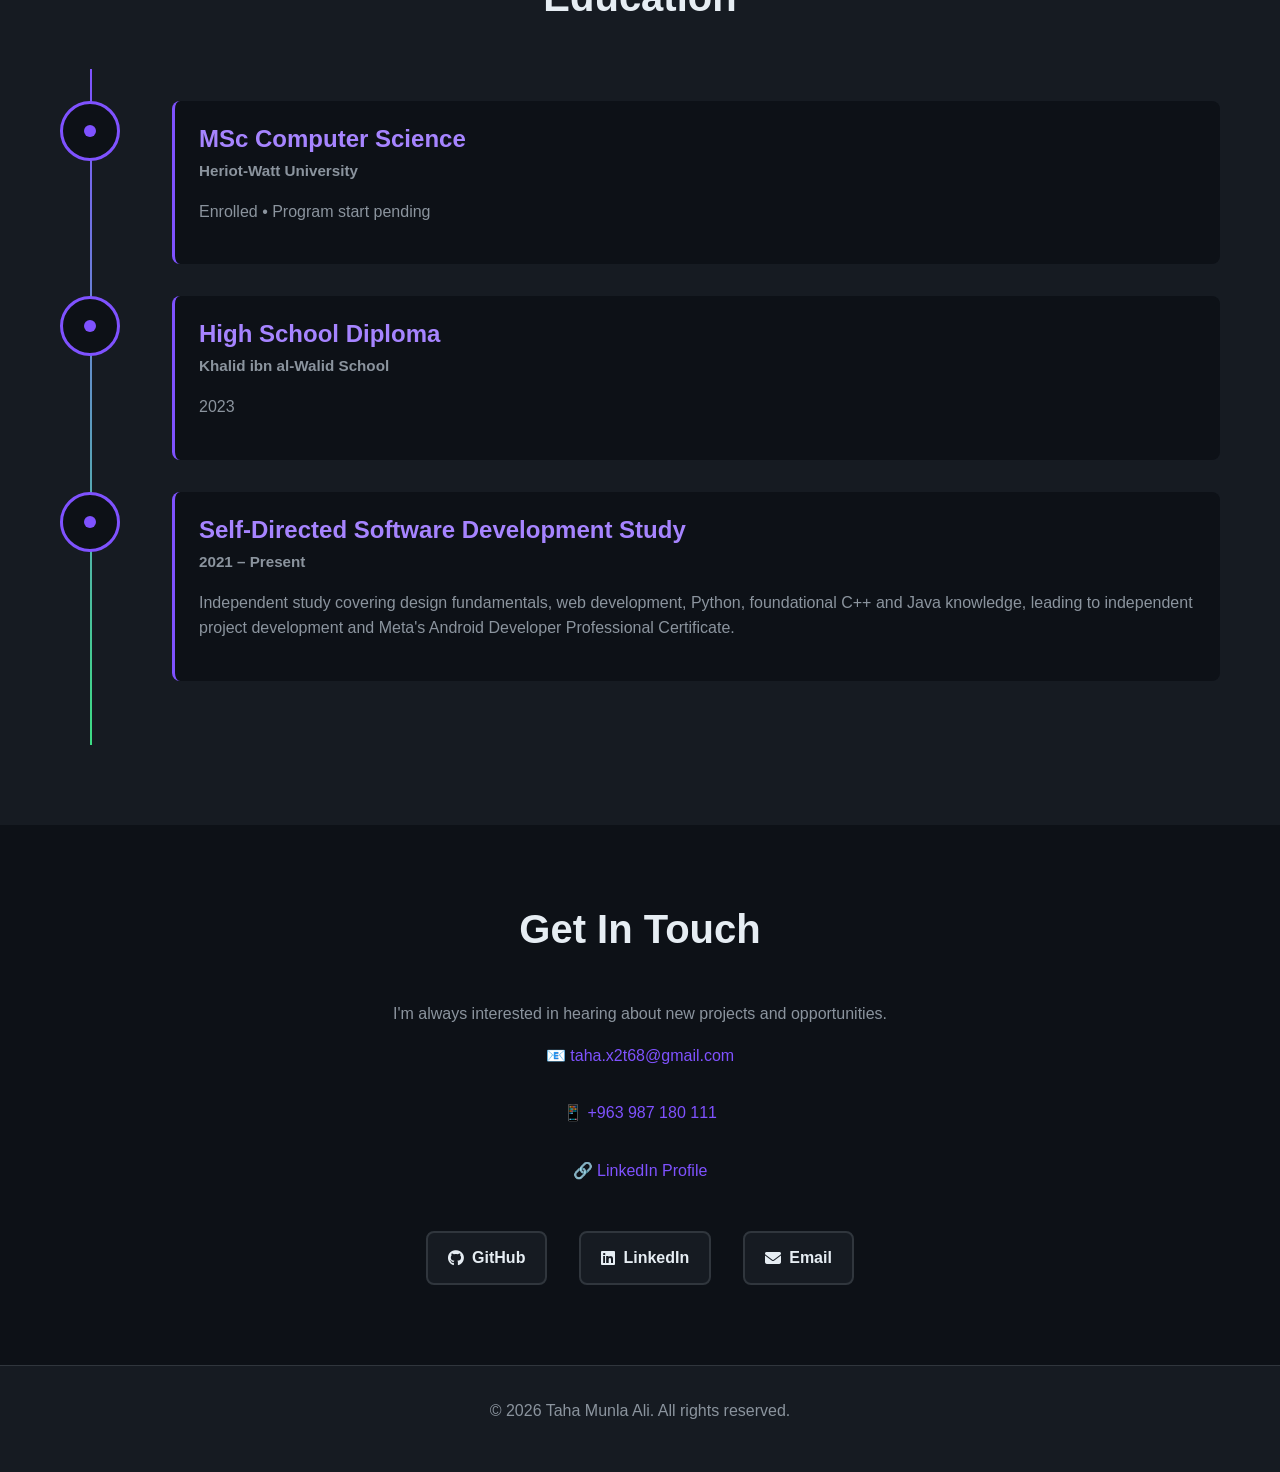
==== commit 2746b6ac: "Update index.html" ====
--- a/index.html
+++ b/index.html
@@ -18,13 +18,13 @@
     <meta property="og:url" content="https://x0t68.github.io/">
     <meta property="og:title" content="Taha Munla Ali - Android Developer">
     <meta property="og:description" content="Android developer specializing in Kotlin and Jetpack Compose, with hands-on experience in MVVM architecture and Firebase integration.">
-    <meta property="og:image" content="https://res.cloudinary.com/deirc2clp/image/upload/v1788695768/photo_2026-09-06_14-25-15_kvh31n.jpg">
+    <meta property="og:image" content="https://res.cloudinary.com/deirc2clp/image/upload/v1788970799/photo_2026-09-06_14-25-15_kvh31n.png">
 
     <!-- Link preview (X/Twitter) -->
     <meta name="twitter:card" content="summary_large_image">
     <meta name="twitter:title" content="Taha Munla Ali - Android Developer">
     <meta name="twitter:description" content="Android developer specializing in Kotlin and Jetpack Compose, with hands-on experience in MVVM architecture and Firebase integration.">
-    <meta name="twitter:image" content="https://res.cloudinary.com/deirc2clp/image/upload/v1788695768/photo_2026-09-06_14-25-15_kvh31n.jpg">
+    <meta name="twitter:image" content="https://res.cloudinary.com/deirc2clp/image/upload/v1788970799/photo_2026-09-06_14-25-15_kvh31n.png">
 
     <!-- Structured data so Google can show a rich result for your name -->
     <script type="application/ld+json">
@@ -35,7 +35,7 @@
       "alternateName": "طه منلا علي",
       "jobTitle": "Android Developer",
       "description": "Android Developer specializing in Kotlin and Jetpack Compose, Meta Certified Android Developer.",
-      "image": "https://res.cloudinary.com/deirc2clp/image/upload/v1788695768/photo_2026-09-06_14-25-15_kvh31n.jpg",
+      "image": "https://res.cloudinary.com/deirc2clp/image/upload/v1788970799/photo_2026-09-06_14-25-15_kvh31n.png",
       "url": "https://x0t68.github.io/",
       "email": "mailto:taha.x2t68@gmail.com",
       "knowsAbout": ["Android Development", "Kotlin", "Jetpack Compose", "MVVM Architecture", "Firebase", "React Native"],
@@ -89,7 +89,7 @@
                 </div>
             </div>
             <div class="hero-image">
-                <img src="https://res.cloudinary.com/deirc2clp/image/upload/v1788695768/photo_2026-09-06_14-25-15_kvh31n.jpg" alt="Taha Munla Ali" class="profile-image">
+                <img src="https://res.cloudinary.com/deirc2clp/image/upload/v1788970799/photo_2026-09-06_14-25-15_kvh31n.png" alt="Taha Munla Ali" class="profile-image">
             </div>
         </div>
     </section>
@@ -188,34 +188,151 @@
             <h2>Certifications</h2>
             <div class="certifications-grid">
                 <div class="cert-item">
+                    <img class="cert-provider-logo" src="https://res.cloudinary.com/deirc2clp/image/upload/v1788972278/a68370c9-0fa4-4eee-8d64-0af2d94ad068.png" alt="Meta" title="Meta">
                     <i class="fas fa-certificate"></i>
                     <h4>Meta Android Developer Professional Certificate</h4>
                     <a href="https://www.credly.com/badges/523cc79e-6501-4f37-acab-85f55ee57a00/public_url" target="_blank">View Credential</a>
                 </div>
                 <div class="cert-item">
+                    <img class="cert-provider-logo" src="https://res.cloudinary.com/deirc2clp/image/upload/v1788972278/a68370c9-0fa4-4eee-8d64-0af2d94ad068.png" alt="Meta" title="Meta">
                     <i class="fas fa-certificate"></i>
                     <h4>Meta Android UI Development Specialization</h4>
                     <a href="https://coursera.org/share/a893e85dfa6d35d675a23bce7d95d684" target="_blank">View Credential</a>
                 </div>
                 <div class="cert-item">
+                    <img class="cert-provider-logo" src="https://res.cloudinary.com/deirc2clp/image/upload/v1788972278/a68370c9-0fa4-4eee-8d64-0af2d94ad068.png" alt="Meta" title="Meta">
                     <i class="fas fa-certificate"></i>
                     <h4>Advanced Programming with Kotlin</h4>
                     <a href="https://www.coursera.org/account/accomplishments/records/QISK4HCJ4QG6" target="_blank">View Credential</a>
                 </div>
                 <div class="cert-item">
+                    <img class="cert-provider-logo" src="https://res.cloudinary.com/deirc2clp/image/upload/v1788972278/a68370c9-0fa4-4eee-8d64-0af2d94ad068.png" alt="Meta" title="Meta">
                     <i class="fas fa-certificate"></i>
                     <h4>Android App Capstone</h4>
                     <a href="https://coursera.org/share/992b18d2b242aded9610d235a0969be0" target="_blank">View Credential</a>
                 </div>
                 <div class="cert-item">
+                    <img class="cert-provider-logo" src="https://res.cloudinary.com/deirc2clp/image/upload/v1788972278/a68370c9-0fa4-4eee-8d64-0af2d94ad068.png" alt="Meta" title="Meta">
                     <i class="fas fa-certificate"></i>
                     <h4>Principles of UI/UX Design</h4>
                     <a href="https://www.coursera.org/account/accomplishments/records/2B3M9XWZEPFp" target="_blank">View Credential</a>
                 </div>
                 <div class="cert-item">
+                    <img class="cert-provider-logo" src="https://res.cloudinary.com/deirc2clp/image/upload/v1788972278/a68370c9-0fa4-4eee-8d64-0af2d94ad068.png" alt="Meta" title="Meta">
                     <i class="fas fa-certificate"></i>
                     <h4>React Native by Meta</h4>
                     <a href="https://www.coursera.org/account/accomplishments/verify/KHKW7ERAWRAU" target="_blank">View Credential</a>
+                </div>
+                <div class="cert-item">
+                    <img class="cert-provider-logo" src="https://res.cloudinary.com/deirc2clp/image/upload/v1788972278/a68370c9-0fa4-4eee-8d64-0af2d94ad068.png" alt="Meta" title="Meta">
+                    <i class="fas fa-certificate"></i>
+                    <h4>React Basics</h4>
+                    <a href="https://coursera.org/share/6092e2006797fa004a8a1d9e6ce256b3" target="_blank">View Credential</a>
+                </div>
+                <div class="cert-item">
+                    <img class="cert-provider-logo" src="https://res.cloudinary.com/deirc2clp/image/upload/v1788972278/a68370c9-0fa4-4eee-8d64-0af2d94ad068.png" alt="Meta" title="Meta">
+                    <i class="fas fa-certificate"></i>
+                    <h4>Mobile Development and JavaScript</h4>
+                    <div class="cert-skills">
+                        <span class="tech-badge">Jest</span>
+                        <span class="tech-badge">Event-Driven Programming</span>
+                        <span class="tech-badge">React.js</span>
+                        <span class="tech-badge">Node.js</span>
+                        <span class="tech-badge">OOP</span>
+                        <span class="tech-badge">Unit Testing</span>
+                        <span class="tech-badge">Android Development</span>
+                    </div>
+                    <a href="https://coursera.org/share/ceb089dc69bc0c9fcadfc4eaaa587953" target="_blank">View Credential</a>
+                </div>
+                <div class="cert-item">
+                    <img class="cert-provider-logo" src="https://res.cloudinary.com/deirc2clp/image/upload/v1788972278/a68370c9-0fa4-4eee-8d64-0af2d94ad068.png" alt="Meta" title="Meta">
+                    <i class="fas fa-certificate"></i>
+                    <h4>Working with Data in Android</h4>
+                    <div class="cert-skills">
+                        <span class="tech-badge">RESTful API</span>
+                        <span class="tech-badge">Database</span>
+                        <span class="tech-badge">Kotlin</span>
+                        <span class="tech-badge">SQL</span>
+                        <span class="tech-badge">JSON</span>
+                        <span class="tech-badge">Relational Databases</span>
+                    </div>
+                    <a href="https://coursera.org/share/0f2958f2f5a38118c0b86567a611aed0" target="_blank">View Credential</a>
+                </div>
+                <div class="cert-item">
+                    <img class="cert-provider-logo" src="https://res.cloudinary.com/deirc2clp/image/upload/v1788972278/a68370c9-0fa4-4eee-8d64-0af2d94ad068.png" alt="Meta" title="Meta">
+                    <i class="fas fa-certificate"></i>
+                    <h4>Coding Interview Preparation</h4>
+                    <div class="cert-skills">
+                        <span class="tech-badge">Algorithms</span>
+                        <span class="tech-badge">Data Structures</span>
+                        <span class="tech-badge">Software Design Patterns</span>
+                        <span class="tech-badge">Pseudocode</span>
+                        <span class="tech-badge">Graph Theory</span>
+                    </div>
+                    <a href="https://coursera.org/share/50580d4a5e5f2fde19f9f341056bf090" target="_blank">View Credential</a>
+                </div>
+                <div class="cert-item">
+                    <img class="cert-provider-logo" src="https://res.cloudinary.com/deirc2clp/image/upload/v1788972278/a68370c9-0fa4-4eee-8d64-0af2d94ad068.png" alt="Meta" title="Meta">
+                    <i class="fas fa-certificate"></i>
+                    <h4>Create the User Interface in Android Studio</h4>
+                    <div class="cert-skills">
+                        <span class="tech-badge">XML</span>
+                        <span class="tech-badge">UI Design</span>
+                        <span class="tech-badge">Kotlin</span>
+                        <span class="tech-badge">Android Jetpack</span>
+                        <span class="tech-badge">Animations</span>
+                    </div>
+                    <a href="https://coursera.org/share/0837091ae5e2ddd3510869453a487e6a" target="_blank">View Credential</a>
+                </div>
+                <div class="cert-item">
+                    <img class="cert-provider-logo" src="https://res.cloudinary.com/deirc2clp/image/upload/v1788972278/a68370c9-0fa4-4eee-8d64-0af2d94ad068.png" alt="Meta" title="Meta">
+                    <i class="fas fa-certificate"></i>
+                    <h4>Programming Fundamentals in Kotlin</h4>
+                    <div class="cert-skills">
+                        <span class="tech-badge">Data Structures</span>
+                        <span class="tech-badge">Code Reusability</span>
+                        <span class="tech-badge">OOP Design</span>
+                        <span class="tech-badge">Kotlin</span>
+                    </div>
+                    <a href="https://coursera.org/share/5618fa2164607ce2d580ec2a6338ec29" target="_blank">View Credential</a>
+                </div>
+                <div class="cert-item">
+                    <img class="cert-provider-logo" src="https://res.cloudinary.com/deirc2clp/image/upload/v1788972278/a68370c9-0fa4-4eee-8d64-0af2d94ad068.png" alt="Meta" title="Meta">
+                    <i class="fas fa-certificate"></i>
+                    <h4>Version Control</h4>
+                    <div class="cert-skills">
+                        <span class="tech-badge">Git</span>
+                        <span class="tech-badge">GitHub</span>
+                        <span class="tech-badge">Unix Shell</span>
+                        <span class="tech-badge">Command-Line Interface</span>
+                    </div>
+                    <a href="https://coursera.org/share/e76e27fe1c4dd4e67b871d65e0bc90dc" target="_blank">View Credential</a>
+                </div>
+                <div class="cert-item">
+                    <img class="cert-provider-logo" src="https://res.cloudinary.com/deirc2clp/image/upload/v1788972278/a68370c9-0fa4-4eee-8d64-0af2d94ad068.png" alt="Meta" title="Meta">
+                    <i class="fas fa-certificate"></i>
+                    <h4>Introduction to Android Mobile Application Development</h4>
+                    <div class="cert-skills">
+                        <span class="tech-badge">Gradle</span>
+                        <span class="tech-badge">XML</span>
+                        <span class="tech-badge">Kotlin</span>
+                        <span class="tech-badge">Android Studio</span>
+                    </div>
+                    <a href="https://www.coursera.org/account/accomplishments/verify/TXA2CXADARV2" target="_blank">View Credential</a>
+                </div>
+                <div class="cert-item">
+                    <img class="cert-provider-logo" src="https://res.cloudinary.com/deirc2clp/image/upload/v1788973585/3e46a64f-0023-4550-8149-8e675e54aebd.png" alt="Deep Teaching Solutions" title="Deep Teaching Solutions">
+                    <i class="fas fa-certificate"></i>
+                    <h4>Learning How to Learn: Powerful Mental Tools to Help You Master Tough Subjects</h4>
+                    <p class="education-school" style="margin-bottom: 1rem;">Deep Teaching Solutions</p>
+                    <a href="https://coursera.org/share/067324c1cf306753cd735166f485a576" target="_blank">View Credential</a>
+                </div>
+                <div class="cert-item">
+                    <img class="cert-provider-logo" src="https://res.cloudinary.com/deirc2clp/image/upload/v1788973776/1305cef5-8c1e-4791-a9e3-6670e93b70a0.png" alt="University of California, Irvine" title="University of California, Irvine">
+                    <i class="fas fa-certificate"></i>
+                    <h4>Effective Problem-Solving and Decision-Making</h4>
+                    <p class="education-school" style="margin-bottom: 1rem;">University of California, Irvine</p>
+                    <a href="https://coursera.org/share/cc78021acb77cd5c3b5f52c1ca94f1da" target="_blank">View Credential</a>
                 </div>
             </div>
         </div>
--- a/style.css
+++ b/style.css
@@ -109,6 +109,7 @@
     justify-content: space-between;
     align-items: center;
     padding: 1rem 20px;
+    position: relative;
 }
 
 .nav-brand {
@@ -156,10 +157,73 @@
     width: 100%;
 }
 
+/* Hamburger button — hidden on desktop, shown on mobile */
+.nav-toggle {
+    display: none;
+    flex-direction: column;
+    justify-content: center;
+    gap: 5px;
+    width: 32px;
+    height: 32px;
+    background: none;
+    border: none;
+    cursor: pointer;
+    padding: 0;
+    z-index: 1001;
+}
+
+.nav-toggle span {
+    display: block;
+    width: 100%;
+    height: 2px;
+    background-color: var(--text-primary);
+    border-radius: 2px;
+    transition: transform 0.3s ease, opacity 0.3s ease;
+}
+
+.nav-toggle.open span:nth-child(1) {
+    transform: translateY(7px) rotate(45deg);
+}
+
+.nav-toggle.open span:nth-child(2) {
+    opacity: 0;
+}
+
+.nav-toggle.open span:nth-child(3) {
+    transform: translateY(-7px) rotate(-45deg);
+}
+
 @media (max-width: 768px) {
+    .nav-toggle {
+        display: flex;
+    }
+
     .nav-links {
-        gap: 1rem;
-        font-size: 0.9rem;
+        position: absolute;
+        top: 100%;
+        left: 0;
+        right: 0;
+        flex-direction: column;
+        gap: 0;
+        background-color: var(--surface);
+        border-bottom: 1px solid var(--border-color);
+        max-height: 0;
+        overflow: hidden;
+        transition: max-height 0.3s ease;
+    }
+
+    .nav-links.open {
+        max-height: 300px;
+    }
+
+    .nav-links li {
+        width: 100%;
+    }
+
+    .nav-links a {
+        display: block;
+        padding: 1rem 20px;
+        border-top: 1px solid var(--border-color);
     }
 
     h1 {
@@ -759,3 +823,131 @@
     opacity: 1;
     transform: translateY(0);
 }
+
+/* ============================================
+   MOBILE REFINEMENTS (tablets & phones)
+   ============================================ */
+
+@media (max-width: 768px) {
+    section {
+        padding: 50px 0;
+    }
+
+    .about, .skills-section, .projects, .certifications, .education, .contact {
+        padding: 50px 0;
+    }
+
+    h2 {
+        margin-bottom: 2rem;
+    }
+
+    .hero-cta .btn {
+        width: 100%;
+    }
+
+    .about-text p, .hero-description {
+        font-size: 1rem;
+    }
+
+    .projects-grid {
+        grid-template-columns: 1fr;
+        gap: 1.5rem;
+    }
+
+    .skills-container {
+        gap: 2rem;
+    }
+
+    .skills-grid {
+        grid-template-columns: repeat(2, 1fr);
+    }
+
+    .certifications-grid {
+        grid-template-columns: 1fr;
+        gap: 1.5rem;
+    }
+
+    .cert-item {
+        padding: 1.5rem;
+    }
+
+    .education-timeline::before {
+        left: 20px;
+    }
+
+    .education-item {
+        grid-template-columns: 40px 1fr;
+        gap: 1rem;
+    }
+
+    .education-marker {
+        width: 40px;
+        height: 40px;
+    }
+
+    .modal-content {
+        width: 95%;
+        max-height: 85vh;
+    }
+
+    .modal-body {
+        padding: 1.25rem;
+        gap: 1.25rem;
+    }
+
+    .modal-info h2 {
+        font-size: 1.5rem;
+    }
+
+    .social-links {
+        flex-wrap: wrap;
+        gap: 1rem;
+    }
+
+    .contact-info {
+        word-break: break-word;
+    }
+}
+
+@media (max-width: 480px) {
+    .container {
+        padding: 0 16px;
+    }
+
+    h1 {
+        font-size: 1.7rem;
+    }
+
+    h2 {
+        font-size: 1.5rem;
+    }
+
+    .hero-subtitle {
+        font-size: 1rem;
+    }
+
+    .profile-image {
+        width: 160px;
+        height: 160px;
+    }
+
+    .skills-grid {
+        grid-template-columns: repeat(2, 1fr);
+        gap: 0.6rem;
+    }
+
+    .skill-tag {
+        font-size: 0.8rem;
+        padding: 8px 10px;
+    }
+
+    .social-links {
+        flex-direction: column;
+        width: 100%;
+    }
+
+    .social-link {
+        justify-content: center;
+        width: 100%;
+    }
+}
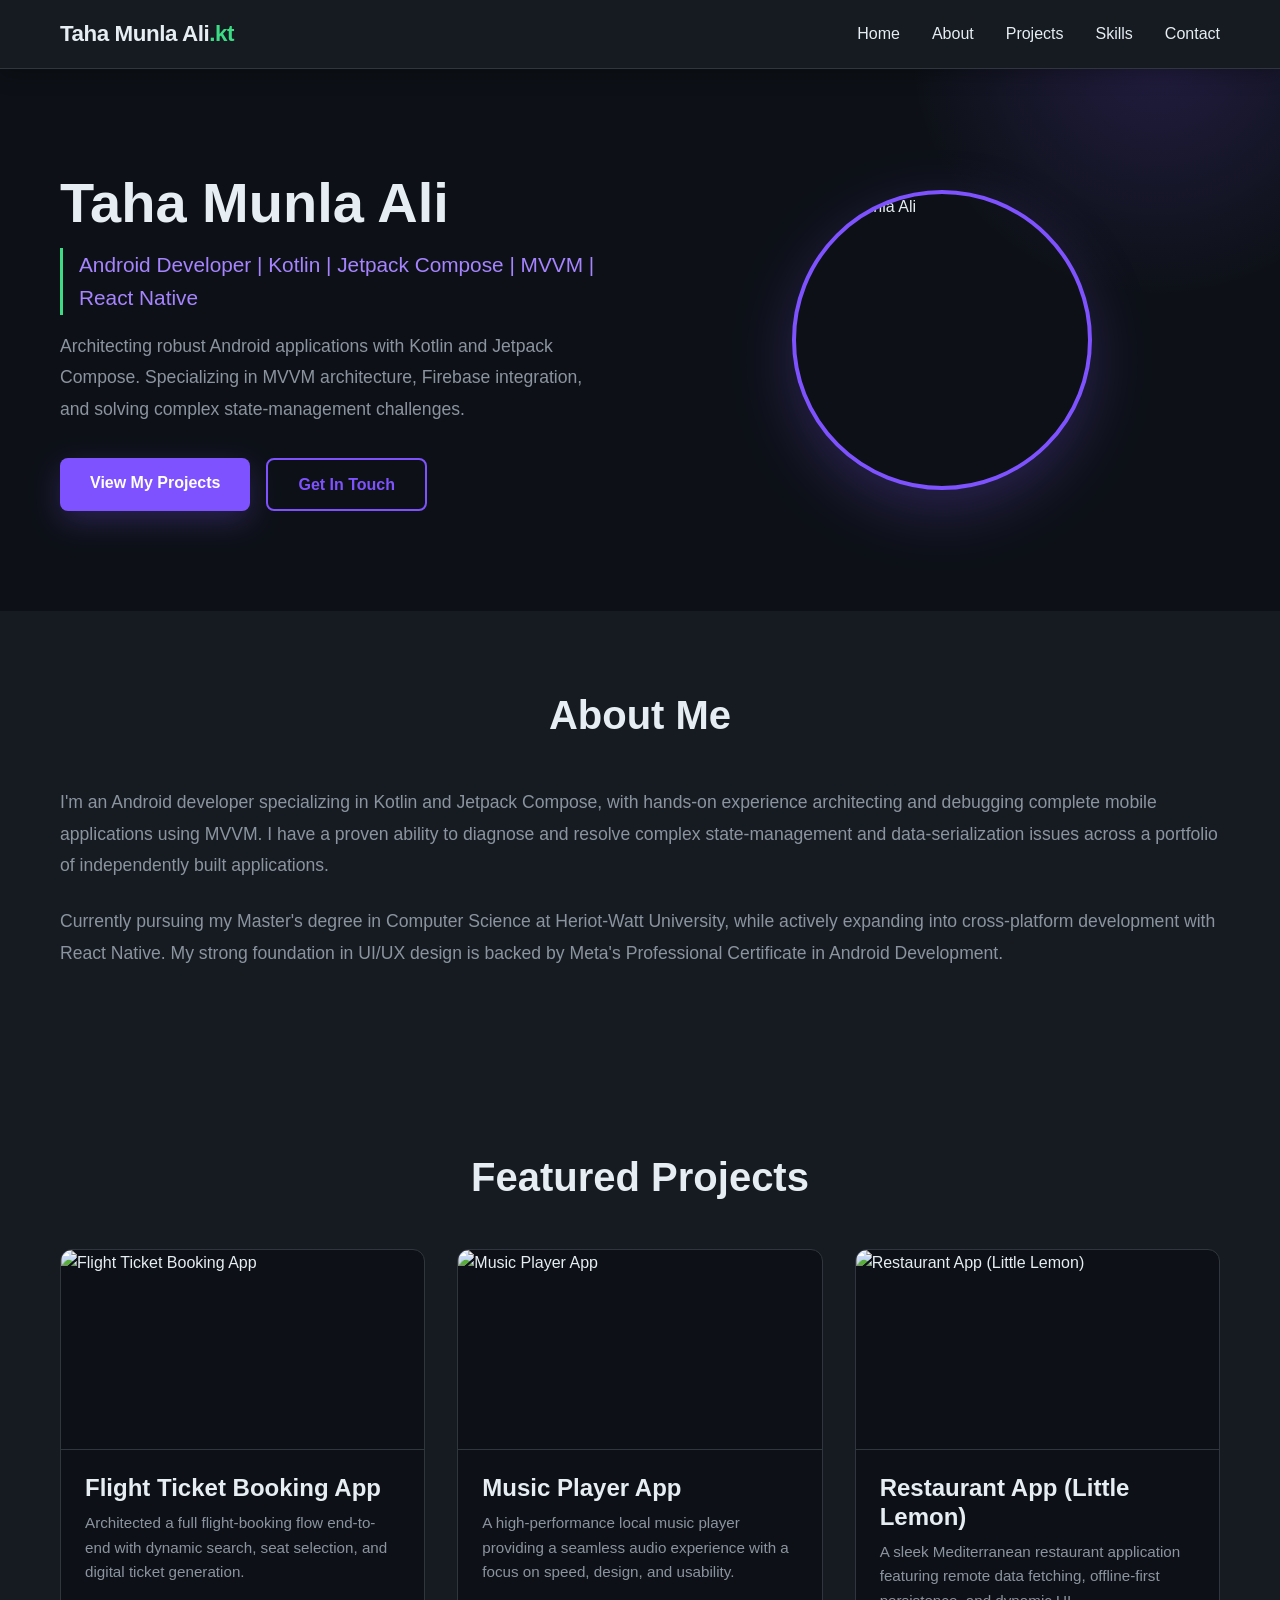
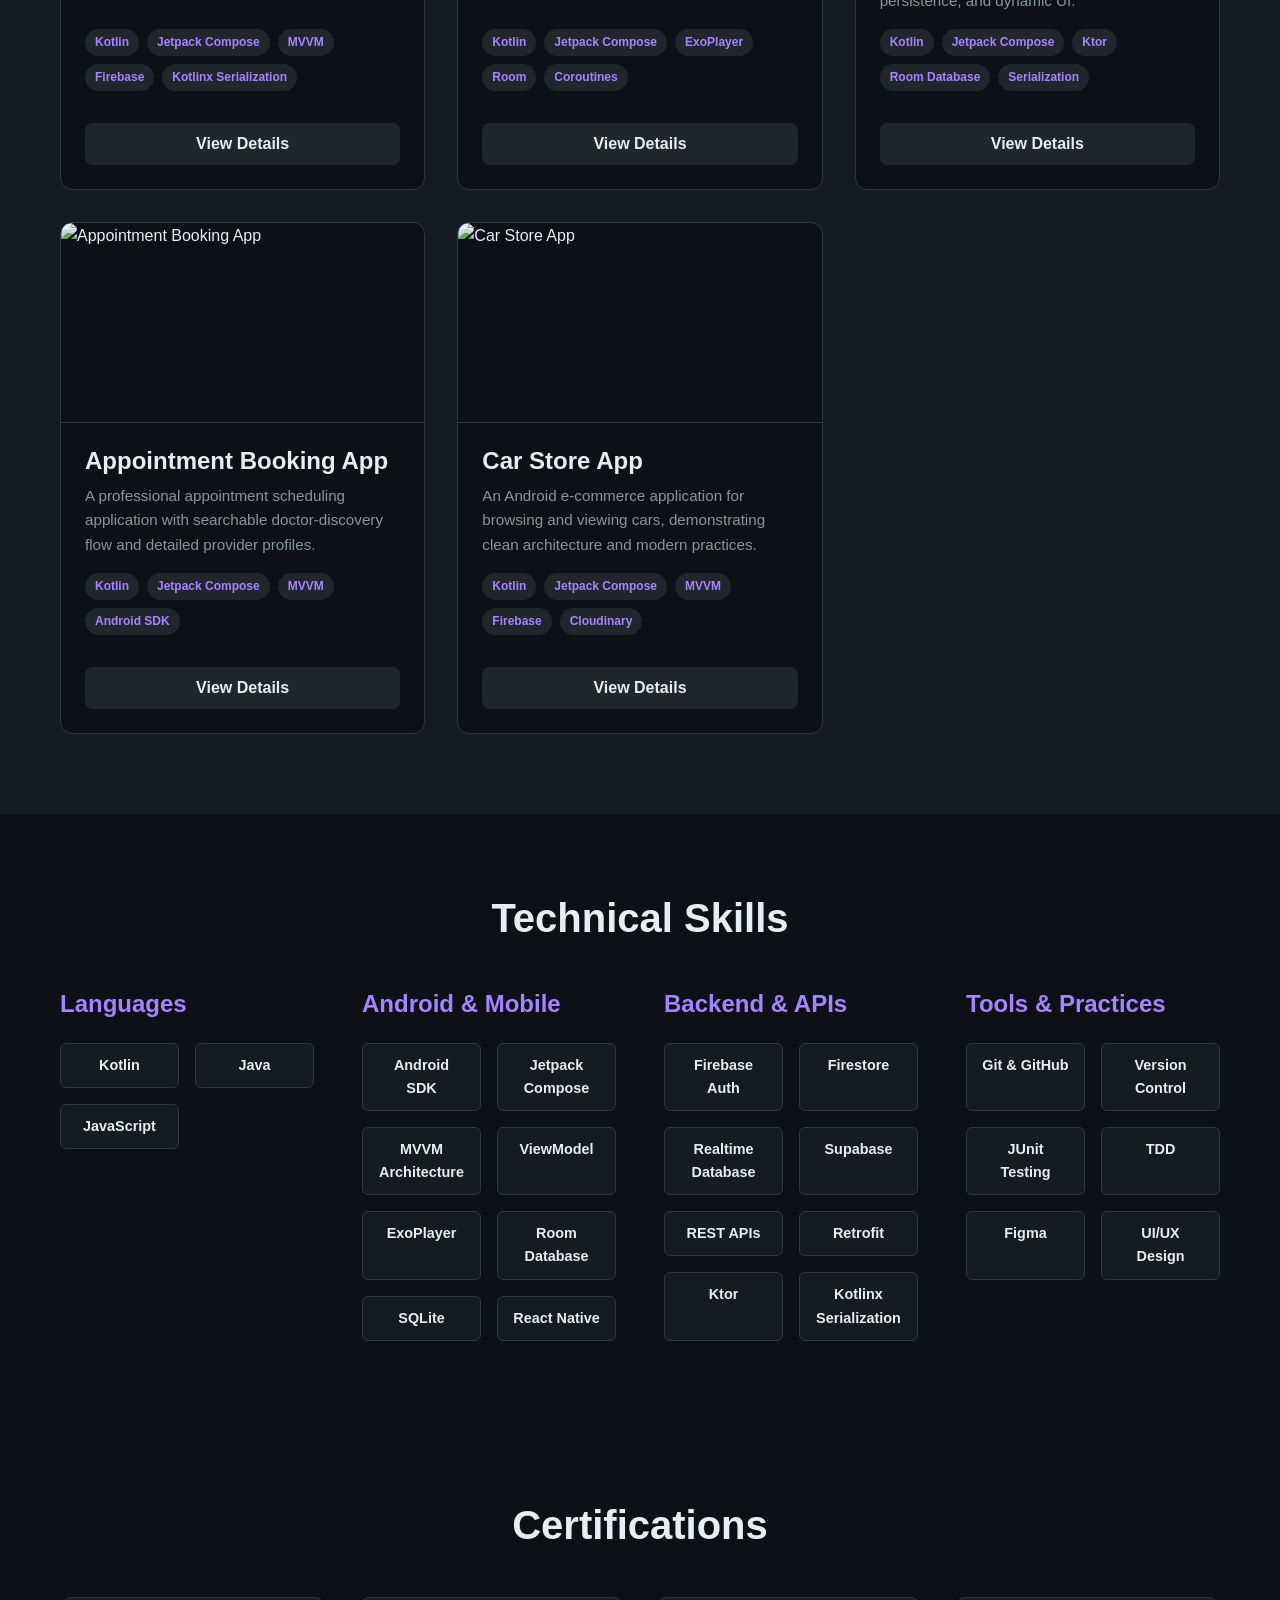
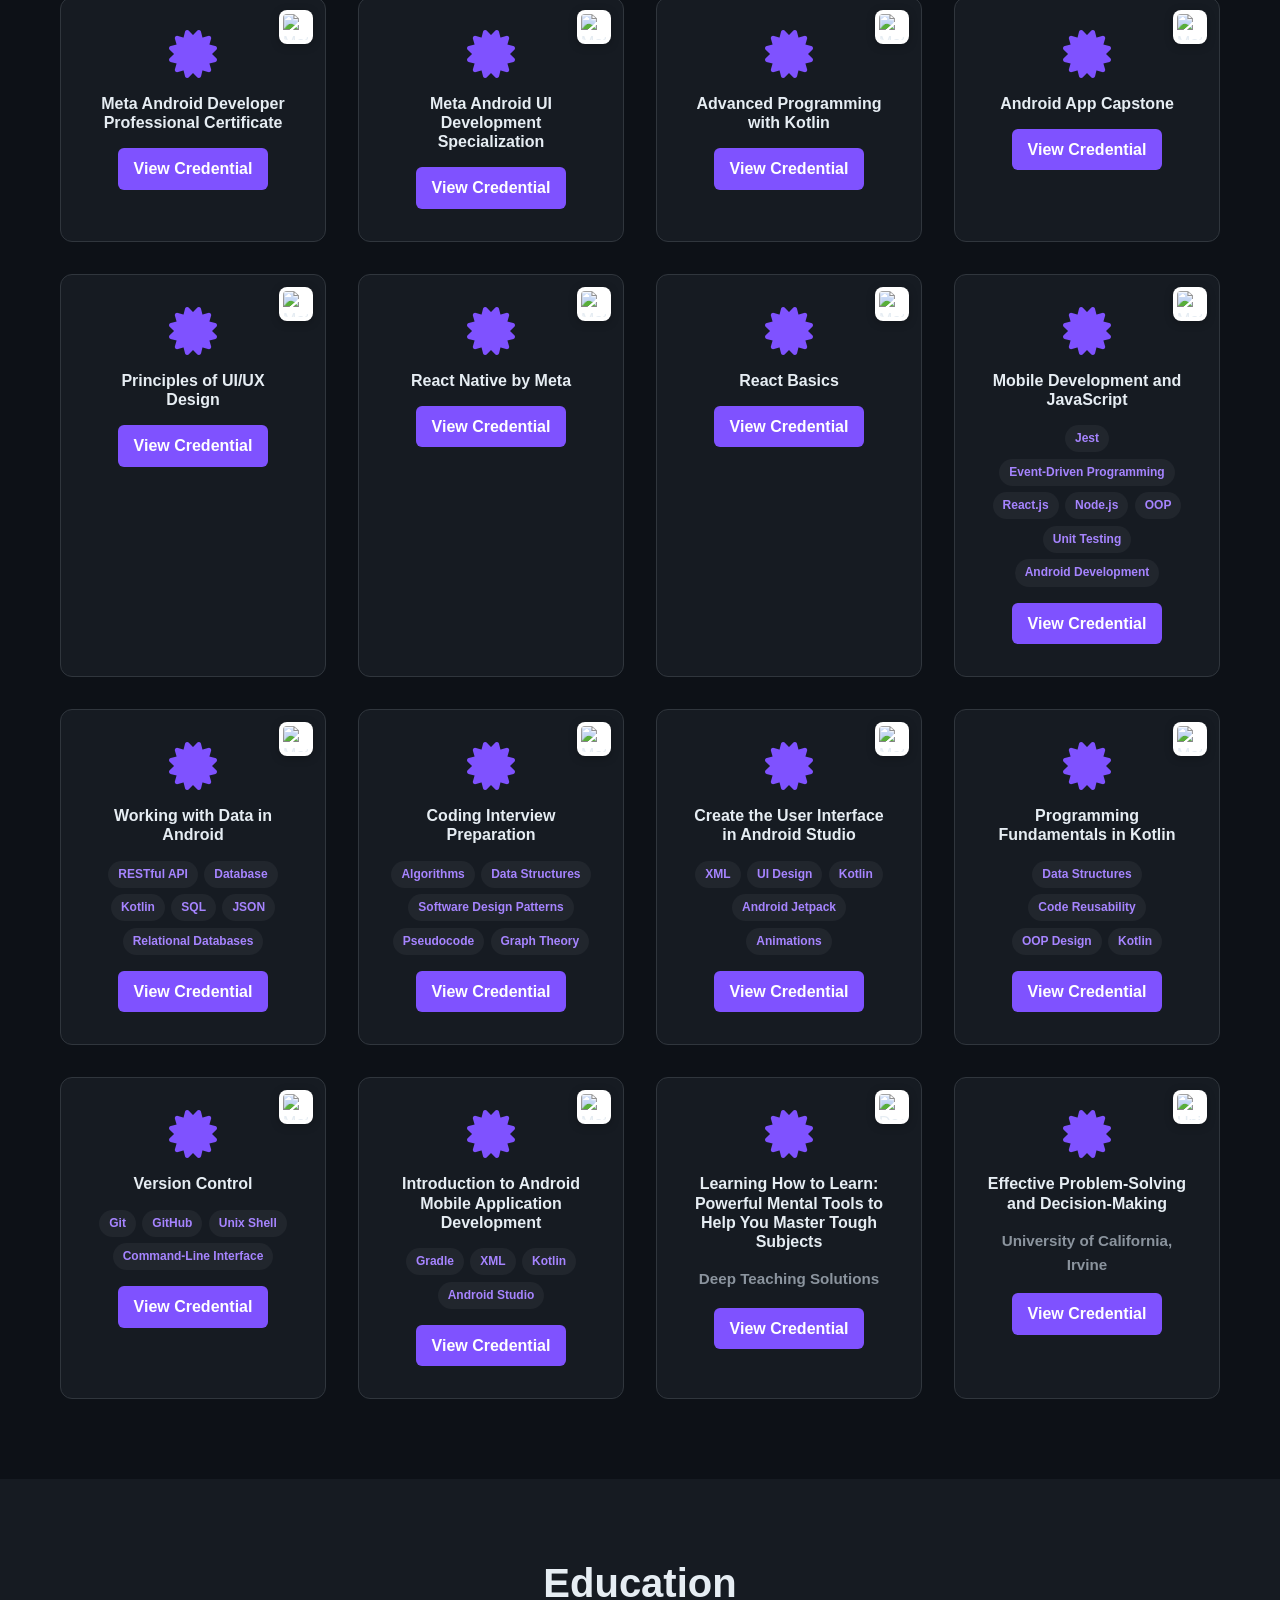
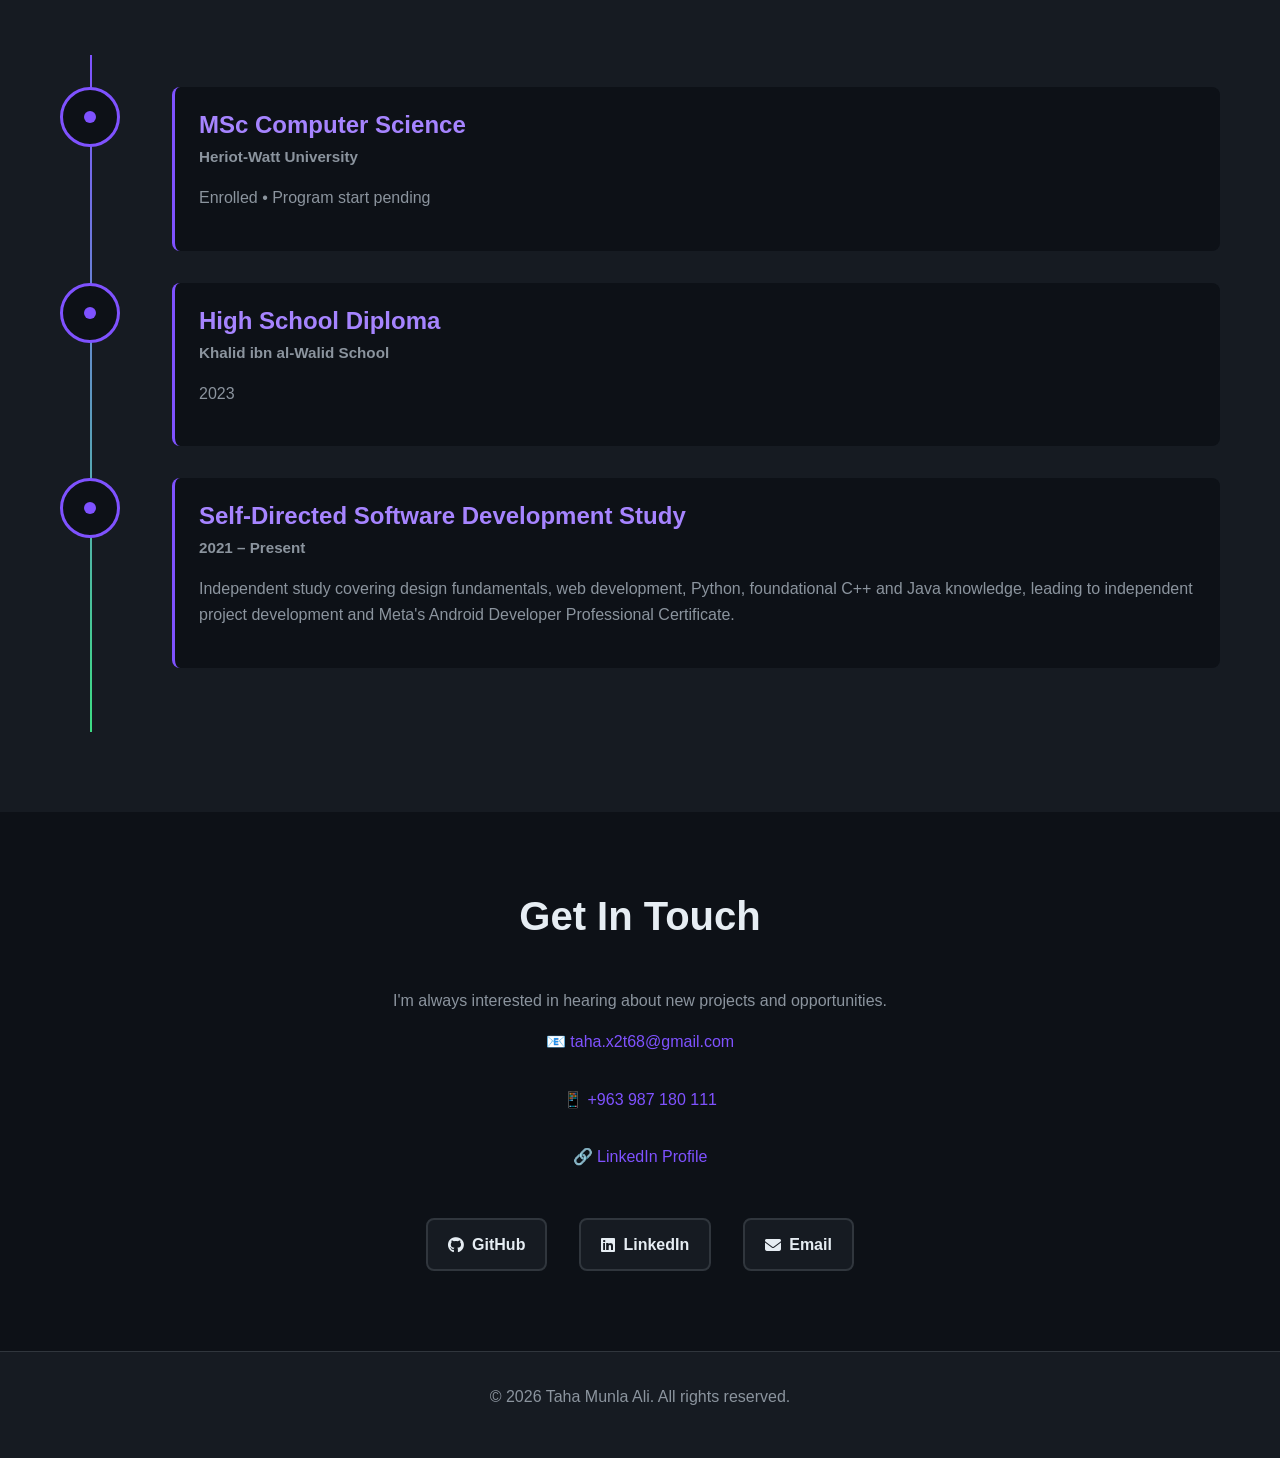
==== commit 124ed5b9: "Update index.html" ====
--- a/index.html
+++ b/index.html
@@ -18,13 +18,13 @@
     <meta property="og:url" content="https://x0t68.github.io/">
     <meta property="og:title" content="Taha Munla Ali - Android Developer">
     <meta property="og:description" content="Android developer specializing in Kotlin and Jetpack Compose, with hands-on experience in MVVM architecture and Firebase integration.">
-    <meta property="og:image" content="https://res.cloudinary.com/deirc2clp/image/upload/v1788970799/photo_2026-09-06_14-25-15_kvh31n.png">
+    <meta property="og:image" content="https://res.cloudinary.com/deirc2clp/image/upload/v1788988723/photo_2026-09-06_14-25-15_kvh31n.jpg">
 
     <!-- Link preview (X/Twitter) -->
     <meta name="twitter:card" content="summary_large_image">
     <meta name="twitter:title" content="Taha Munla Ali - Android Developer">
     <meta name="twitter:description" content="Android developer specializing in Kotlin and Jetpack Compose, with hands-on experience in MVVM architecture and Firebase integration.">
-    <meta name="twitter:image" content="https://res.cloudinary.com/deirc2clp/image/upload/v1788970799/photo_2026-09-06_14-25-15_kvh31n.png">
+    <meta name="twitter:image" content="https://res.cloudinary.com/deirc2clp/image/upload/v1788988723/photo_2026-09-06_14-25-15_kvh31n.jpg">
 
     <!-- Structured data so Google can show a rich result for your name -->
     <script type="application/ld+json">
@@ -35,7 +35,7 @@
       "alternateName": "طه منلا علي",
       "jobTitle": "Android Developer",
       "description": "Android Developer specializing in Kotlin and Jetpack Compose, Meta Certified Android Developer.",
-      "image": "https://res.cloudinary.com/deirc2clp/image/upload/v1788970799/photo_2026-09-06_14-25-15_kvh31n.png",
+      "image": "https://res.cloudinary.com/deirc2clp/image/upload/v1788988723/photo_2026-09-06_14-25-15_kvh31n.jpg",
       "url": "https://x0t68.github.io/",
       "email": "mailto:taha.x2t68@gmail.com",
       "knowsAbout": ["Android Development", "Kotlin", "Jetpack Compose", "MVVM Architecture", "Firebase", "React Native"],
@@ -89,7 +89,7 @@
                 </div>
             </div>
             <div class="hero-image">
-                <img src="https://res.cloudinary.com/deirc2clp/image/upload/v1788970799/photo_2026-09-06_14-25-15_kvh31n.png" alt="Taha Munla Ali" class="profile-image">
+                <img src="https://res.cloudinary.com/deirc2clp/image/upload/v1788988723/photo_2026-09-06_14-25-15_kvh31n.jpg" alt="Taha Munla Ali" class="profile-image">
             </div>
         </div>
     </section>
--- a/style.css
+++ b/style.css
@@ -656,6 +656,7 @@
 }
 
 .cert-item {
+    position: relative;
     background-color: var(--surface);
     padding: 2rem;
     border-radius: 12px;
@@ -665,6 +666,27 @@
     display: flex;
     flex-direction: column;
     align-items: center;
+}
+
+.cert-provider-logo {
+    position: absolute;
+    top: 12px;
+    right: 12px;
+    width: 34px;
+    height: 34px;
+    object-fit: contain;
+    border-radius: 8px;
+    background-color: #ffffff;
+    padding: 4px;
+    box-shadow: 0 2px 8px rgba(0, 0, 0, 0.25);
+}
+
+.cert-skills {
+    display: flex;
+    flex-wrap: wrap;
+    justify-content: center;
+    gap: 0.4rem;
+    margin-bottom: 1rem;
 }
 
 .cert-item:hover {
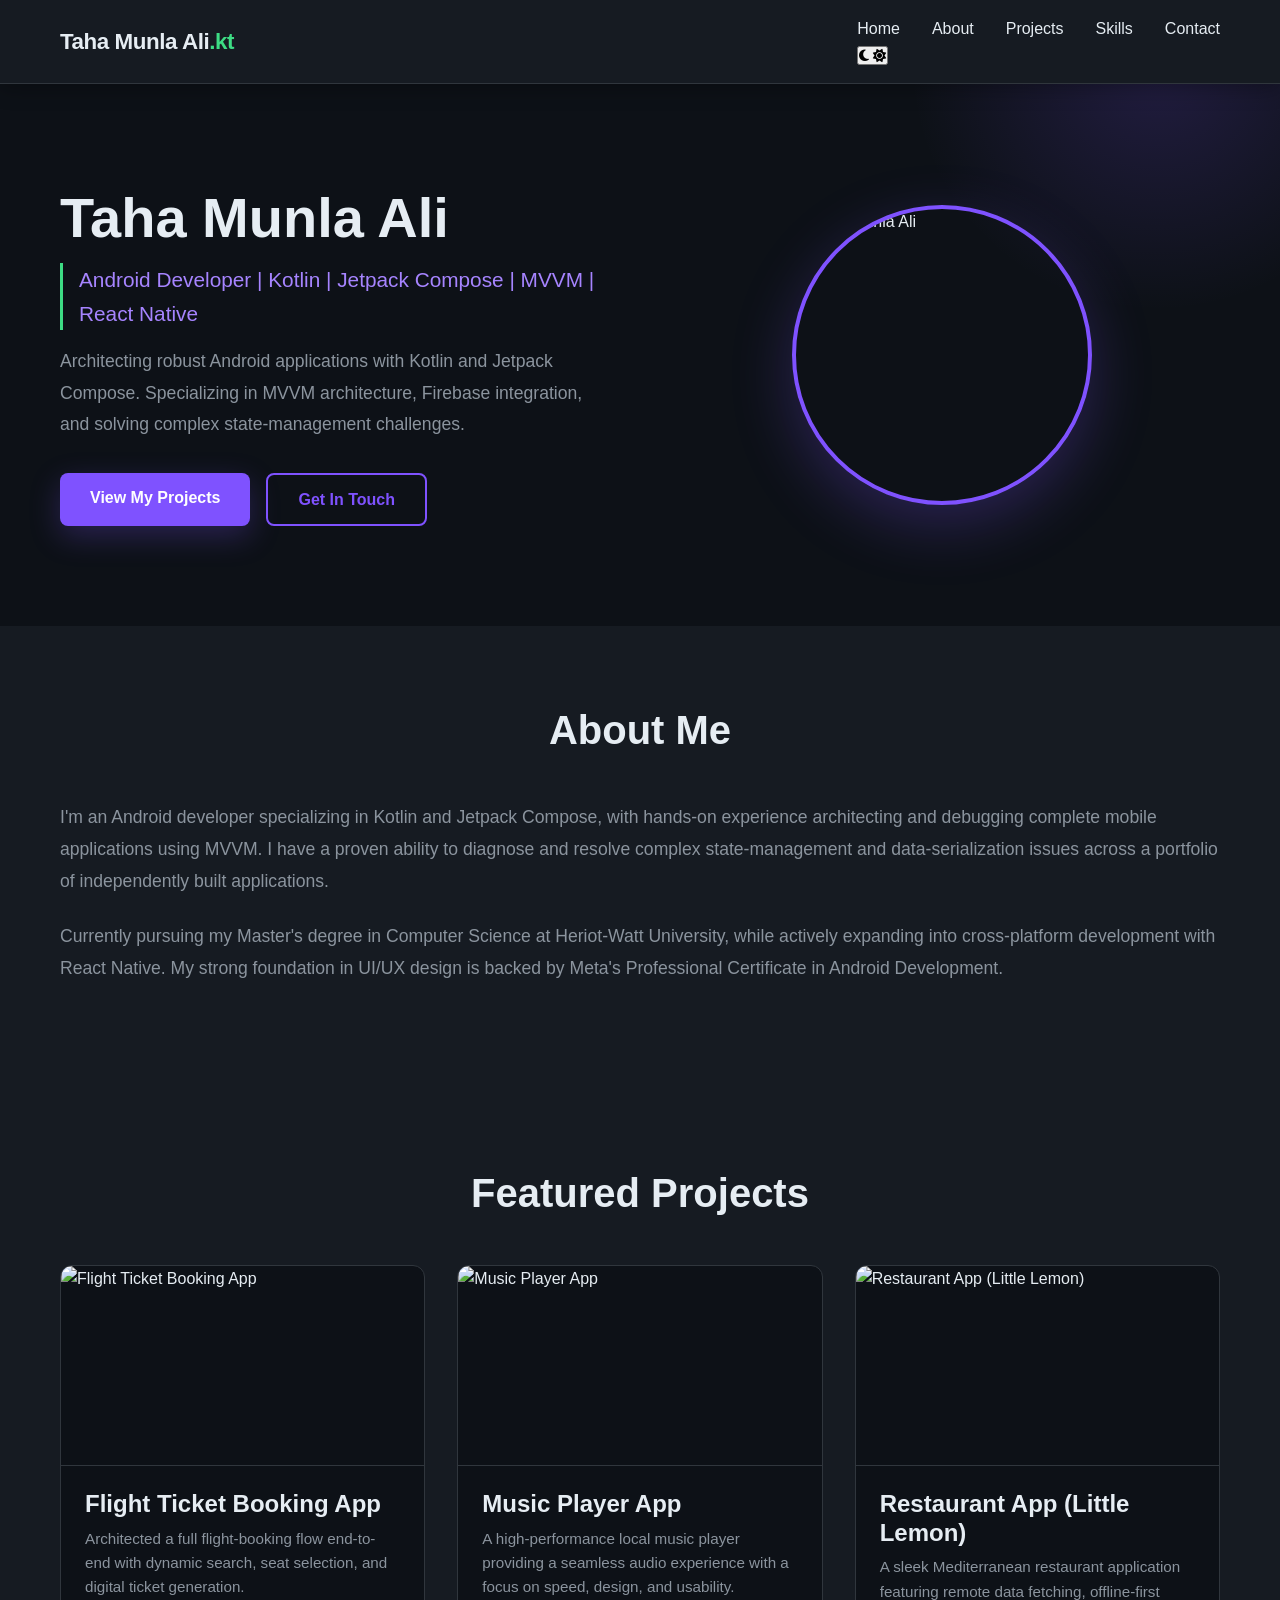
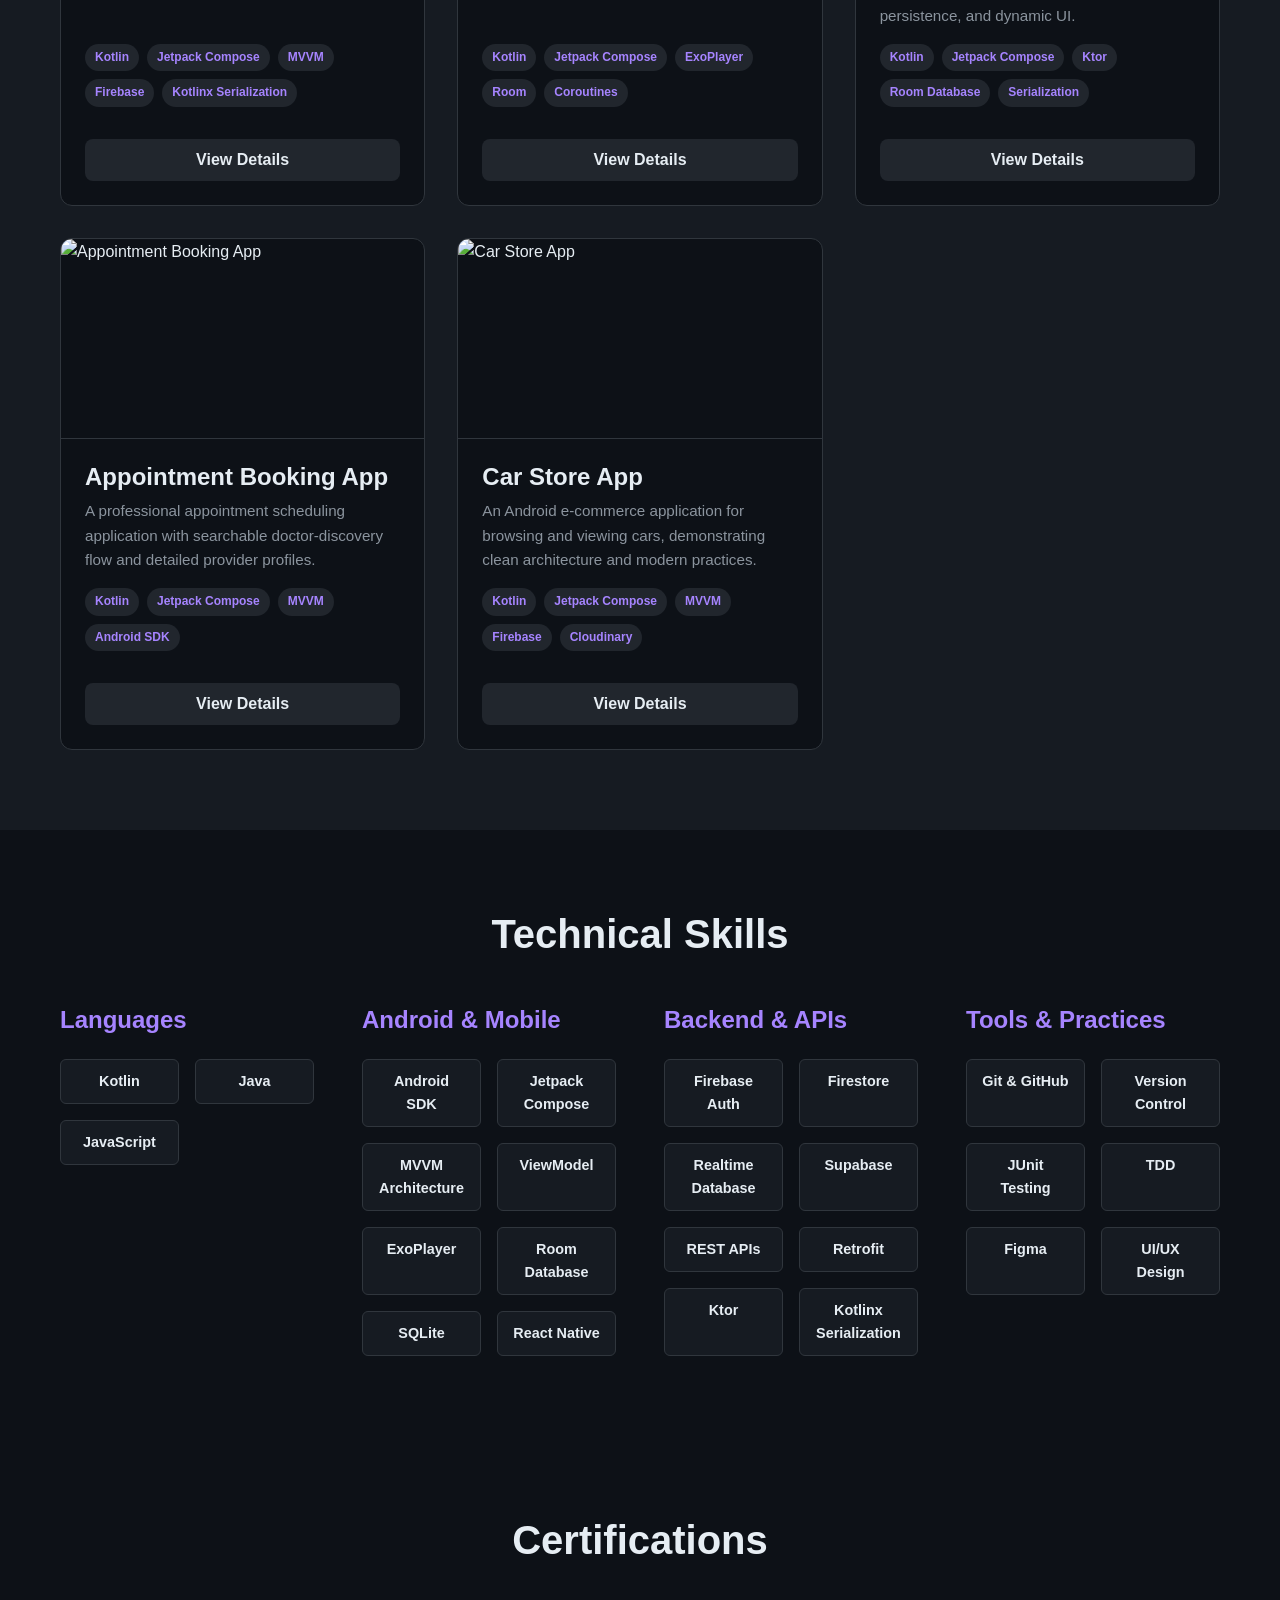
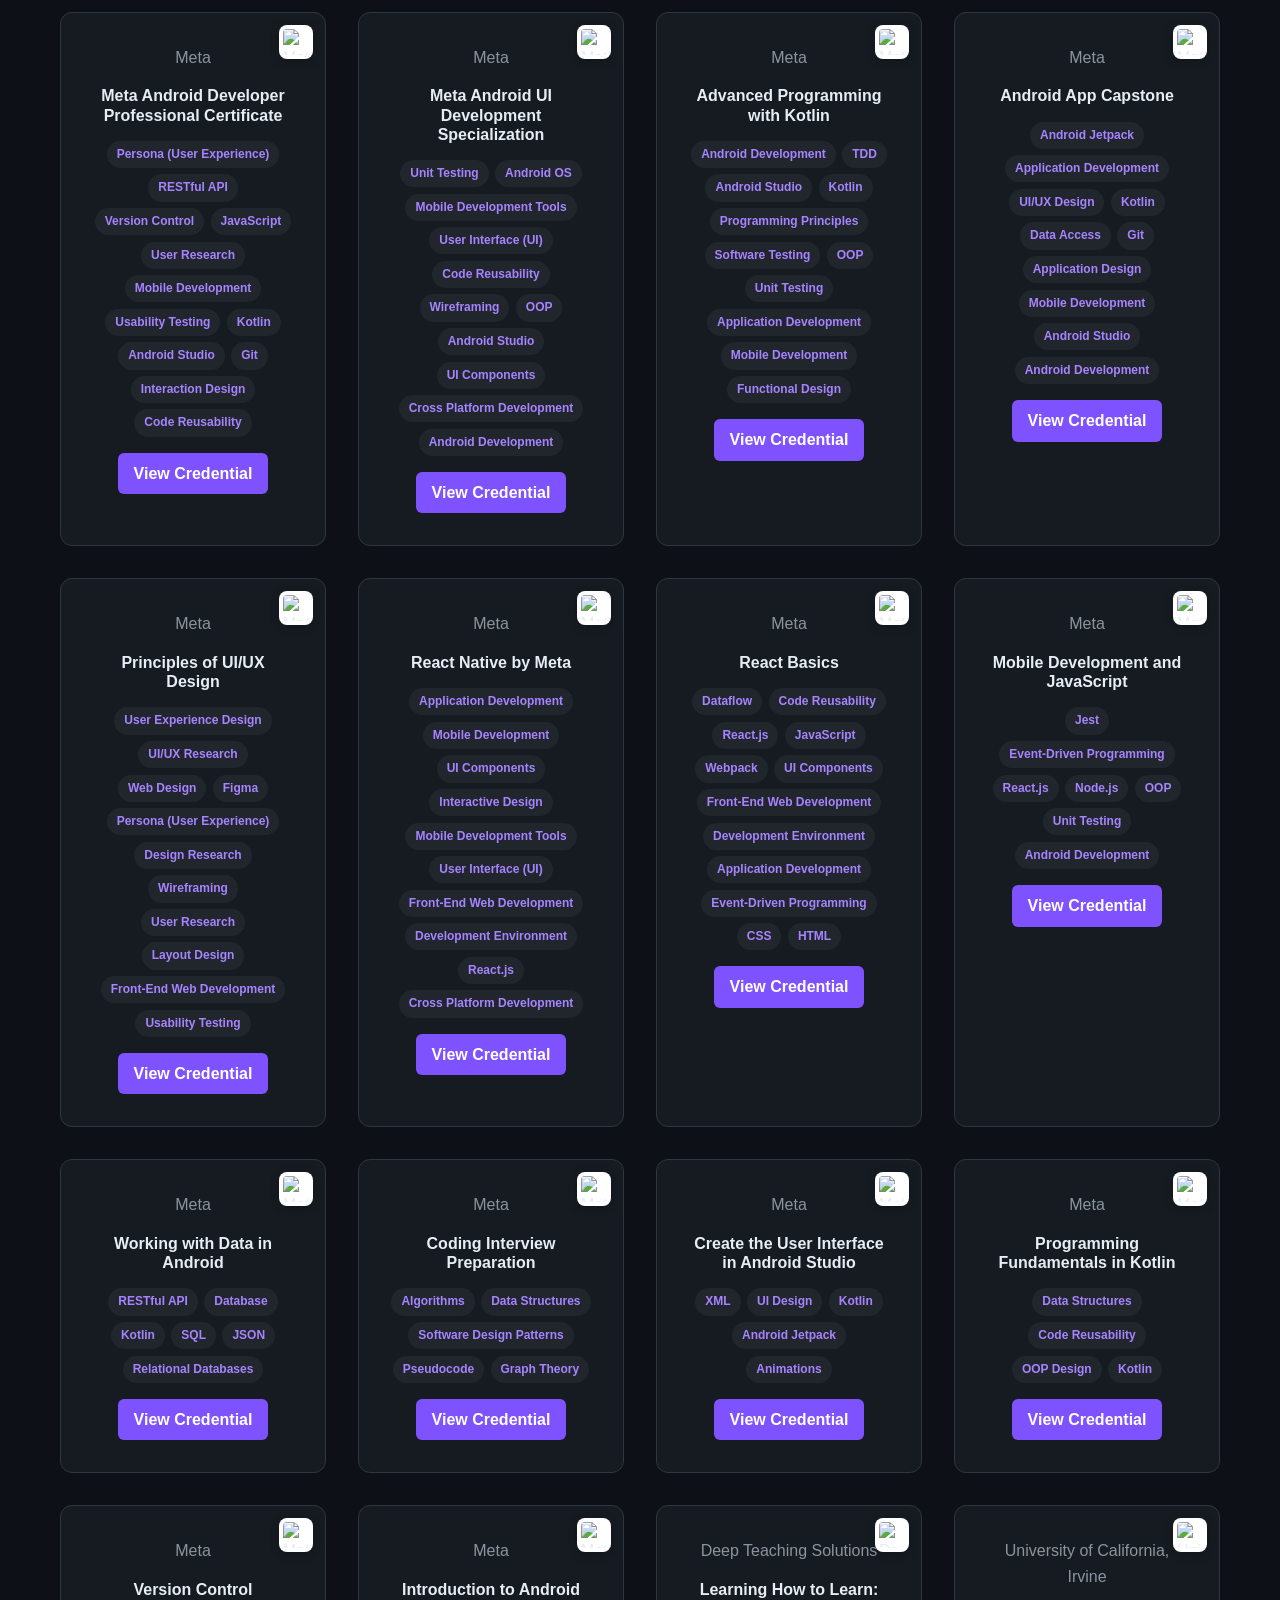
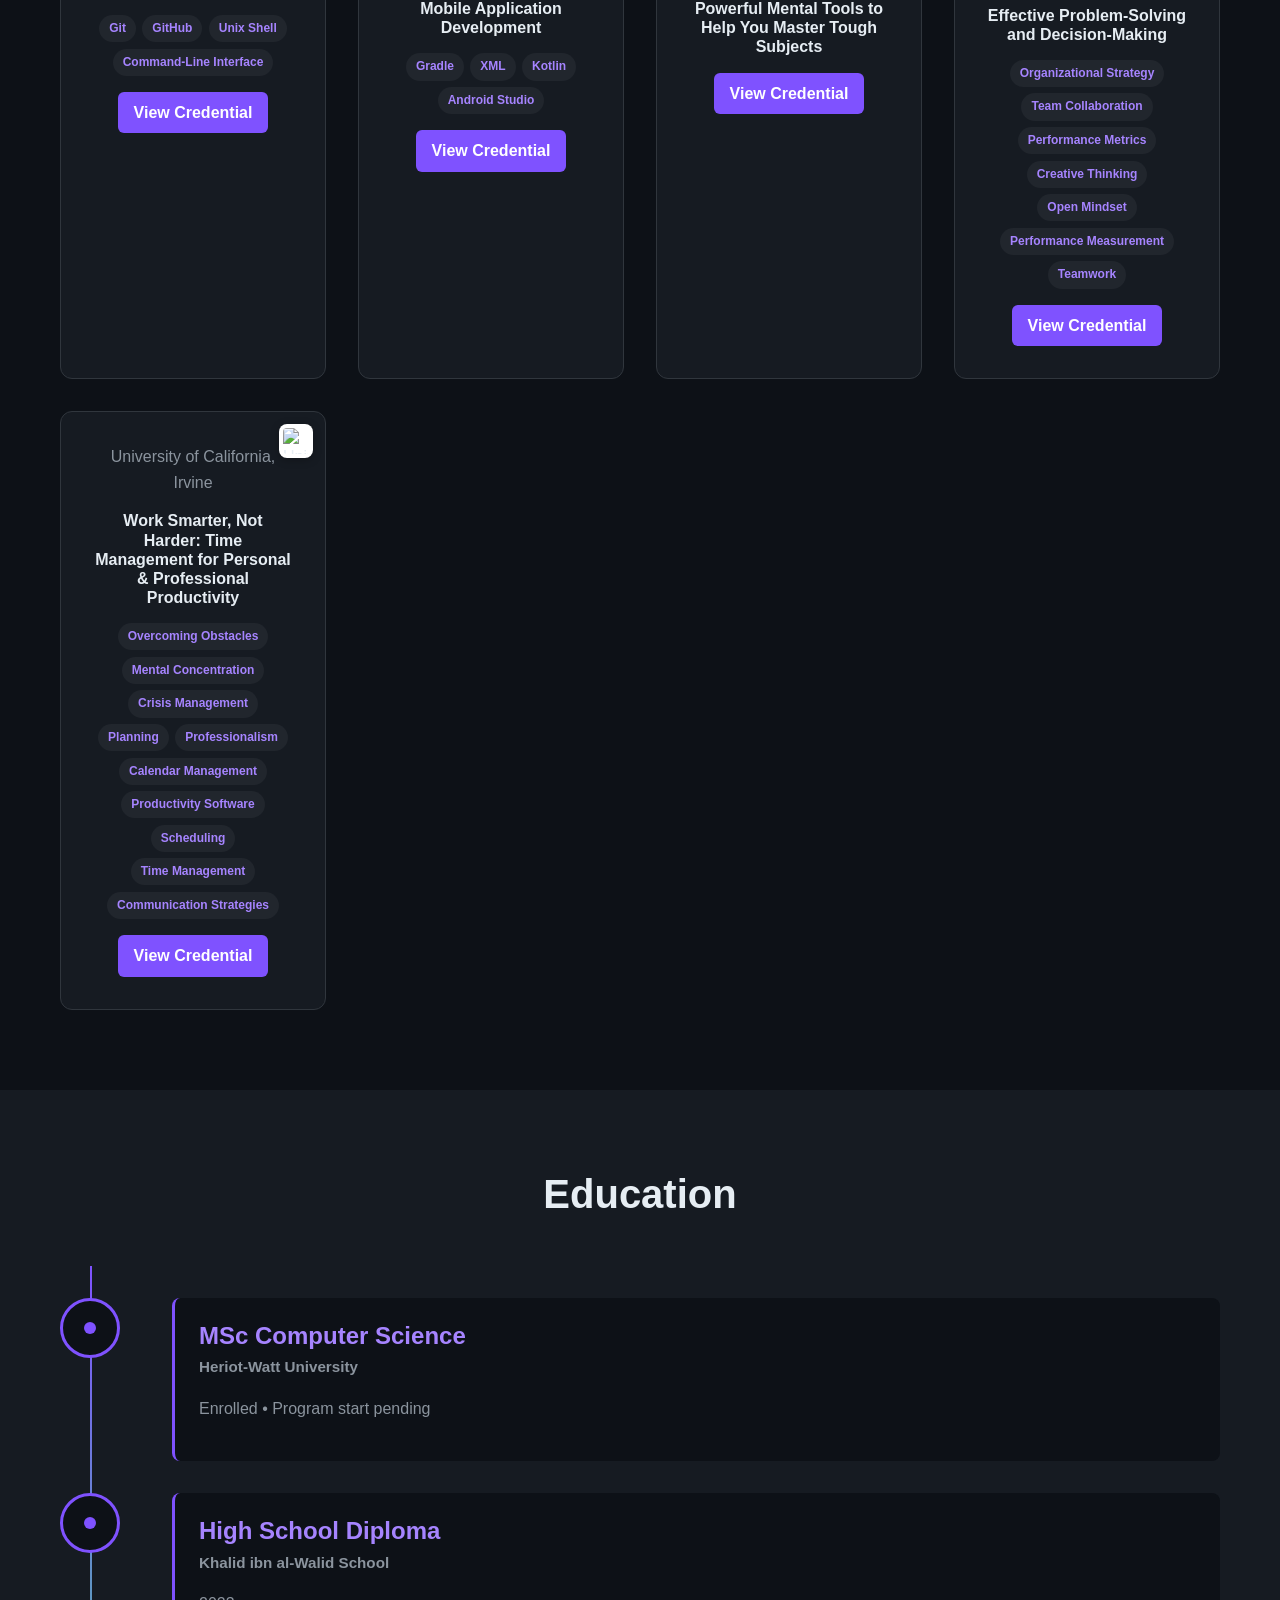
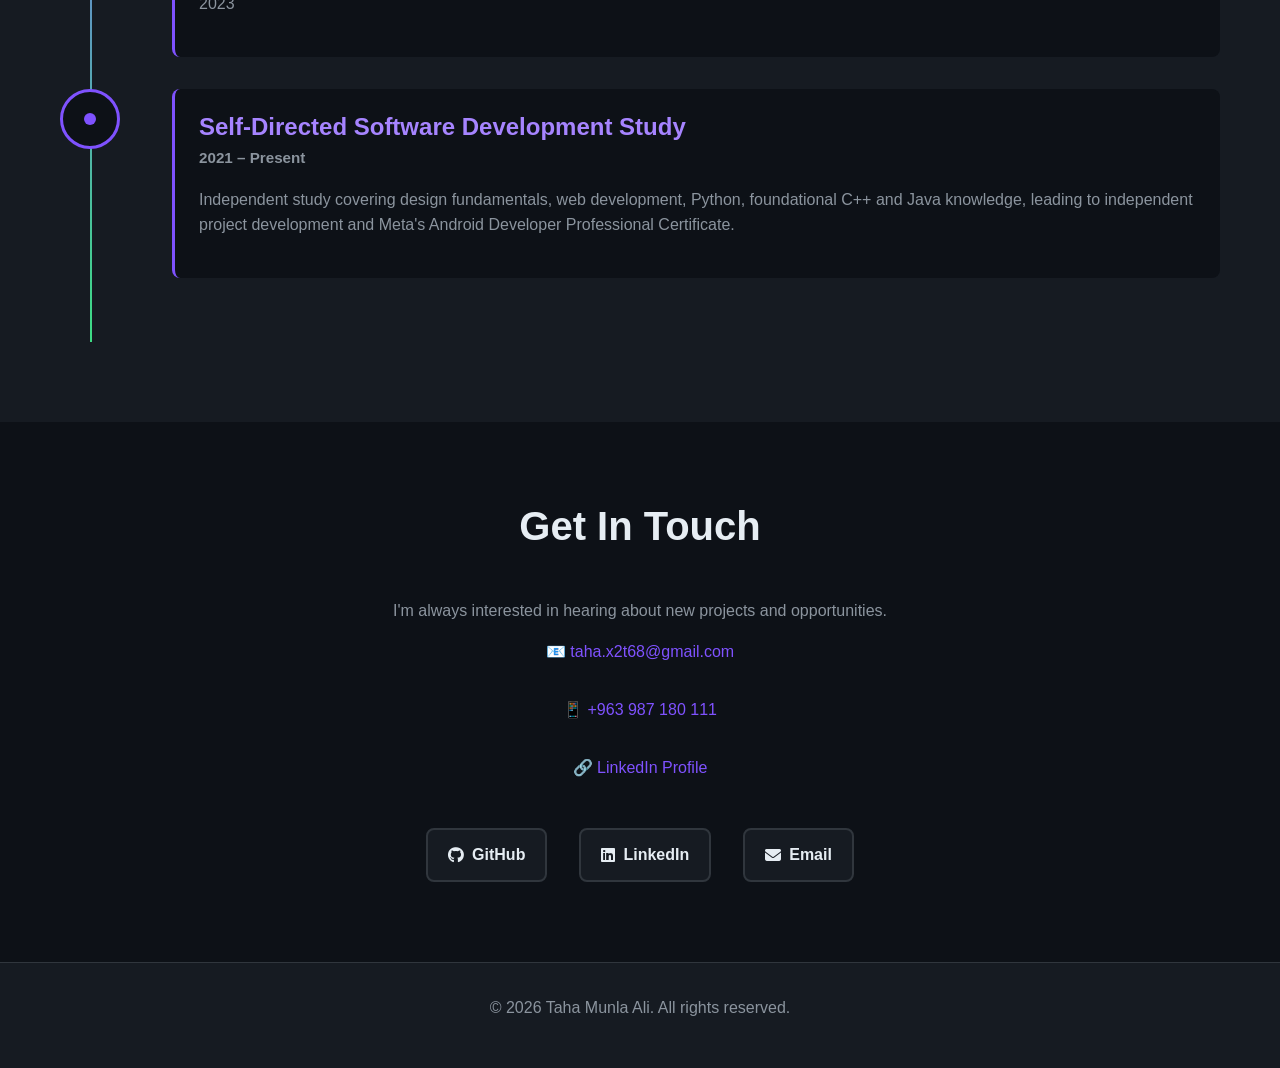
==== commit c4d7b2e5: "Update index.html" ====
--- a/index.html
+++ b/index.html
@@ -18,13 +18,13 @@
     <meta property="og:url" content="https://x0t68.github.io/">
     <meta property="og:title" content="Taha Munla Ali - Android Developer">
     <meta property="og:description" content="Android developer specializing in Kotlin and Jetpack Compose, with hands-on experience in MVVM architecture and Firebase integration.">
-    <meta property="og:image" content="https://res.cloudinary.com/deirc2clp/image/upload/v1788988723/photo_2026-09-06_14-25-15_kvh31n.jpg">
+    <meta property="og:image" content="https://res.cloudinary.com/deirc2clp/image/upload/v1788970799/photo_2026-09-06_14-25-15_kvh31n.png">
 
     <!-- Link preview (X/Twitter) -->
     <meta name="twitter:card" content="summary_large_image">
     <meta name="twitter:title" content="Taha Munla Ali - Android Developer">
     <meta name="twitter:description" content="Android developer specializing in Kotlin and Jetpack Compose, with hands-on experience in MVVM architecture and Firebase integration.">
-    <meta name="twitter:image" content="https://res.cloudinary.com/deirc2clp/image/upload/v1788988723/photo_2026-09-06_14-25-15_kvh31n.jpg">
+    <meta name="twitter:image" content="https://res.cloudinary.com/deirc2clp/image/upload/v1788970799/photo_2026-09-06_14-25-15_kvh31n.png">
 
     <!-- Structured data so Google can show a rich result for your name -->
     <script type="application/ld+json">
@@ -35,7 +35,7 @@
       "alternateName": "طه منلا علي",
       "jobTitle": "Android Developer",
       "description": "Android Developer specializing in Kotlin and Jetpack Compose, Meta Certified Android Developer.",
-      "image": "https://res.cloudinary.com/deirc2clp/image/upload/v1788988723/photo_2026-09-06_14-25-15_kvh31n.jpg",
+      "image": "https://res.cloudinary.com/deirc2clp/image/upload/v1788970799/photo_2026-09-06_14-25-15_kvh31n.png",
       "url": "https://x0t68.github.io/",
       "email": "mailto:taha.x2t68@gmail.com",
       "knowsAbout": ["Android Development", "Kotlin", "Jetpack Compose", "MVVM Architecture", "Firebase", "React Native"],
@@ -52,24 +52,43 @@
 
     <link rel="stylesheet" href="style.css">
     <link rel="stylesheet" href="https://cdnjs.cloudflare.com/ajax/libs/font-awesome/6.4.0/css/all.min.css">
+    <!-- Apply saved/preferred theme before first paint to avoid a flash of the wrong theme -->
+    <script>
+        (function() {
+            var stored = localStorage.getItem('theme');
+            var prefersLight = window.matchMedia && window.matchMedia('(prefers-color-scheme: light)').matches;
+            var theme = stored || (prefersLight ? 'light' : 'dark');
+            if (theme === 'light') {
+                document.documentElement.setAttribute('data-theme', 'light');
+            }
+        })();
+    </script>
 </head>
 <body>
     <!-- Navigation -->
     <nav class="navbar">
         <div class="container">
             <div class="nav-brand">Taha Munla Ali</div>
-            <button class="nav-toggle" id="navToggle" aria-label="Toggle menu" aria-expanded="false">
-                <span></span>
-                <span></span>
-                <span></span>
-            </button>
-            <ul class="nav-links" id="navLinks">
-                <li><a href="#home">Home</a></li>
-                <li><a href="#about">About</a></li>
-                <li><a href="#projects">Projects</a></li>
-                <li><a href="#skills">Skills</a></li>
-                <li><a href="#contact">Contact</a></li>
-            </ul>
+            <div class="nav-right">
+                <ul class="nav-links" id="navLinks">
+                    <li><a href="#home">Home</a></li>
+                    <li><a href="#about">About</a></li>
+                    <li><a href="#projects">Projects</a></li>
+                    <li><a href="#skills">Skills</a></li>
+                    <li><a href="#contact">Contact</a></li>
+                </ul>
+                <div class="nav-actions">
+                    <button class="theme-toggle" id="themeToggle" aria-label="Toggle light/dark theme">
+                        <i class="fas fa-moon"></i>
+                        <i class="fas fa-sun"></i>
+                    </button>
+                    <button class="nav-toggle" id="navToggle" aria-label="Toggle menu" aria-expanded="false">
+                        <span></span>
+                        <span></span>
+                        <span></span>
+                    </button>
+                </div>
+            </div>
         </div>
     </nav>
 
@@ -89,7 +108,7 @@
                 </div>
             </div>
             <div class="hero-image">
-                <img src="https://res.cloudinary.com/deirc2clp/image/upload/v1788988723/photo_2026-09-06_14-25-15_kvh31n.jpg" alt="Taha Munla Ali" class="profile-image">
+                <img src="https://res.cloudinary.com/deirc2clp/image/upload/v1788970799/photo_2026-09-06_14-25-15_kvh31n.png" alt="Taha Munla Ali" class="profile-image">
             </div>
         </div>
     </section>
@@ -189,49 +208,140 @@
             <div class="certifications-grid">
                 <div class="cert-item">
                     <img class="cert-provider-logo" src="https://res.cloudinary.com/deirc2clp/image/upload/v1788972278/a68370c9-0fa4-4eee-8d64-0af2d94ad068.png" alt="Meta" title="Meta">
-                    <i class="fas fa-certificate"></i>
+                    <p class="cert-publisher">Meta</p>
                     <h4>Meta Android Developer Professional Certificate</h4>
+                    <div class="cert-skills">
+                        <span class="tech-badge">Persona (User Experience)</span>
+                        <span class="tech-badge">RESTful API</span>
+                        <span class="tech-badge">Version Control</span>
+                        <span class="tech-badge">JavaScript</span>
+                        <span class="tech-badge">User Research</span>
+                        <span class="tech-badge">Mobile Development</span>
+                        <span class="tech-badge">Usability Testing</span>
+                        <span class="tech-badge">Kotlin</span>
+                        <span class="tech-badge">Android Studio</span>
+                        <span class="tech-badge">Git</span>
+                        <span class="tech-badge">Interaction Design</span>
+                        <span class="tech-badge">Code Reusability</span>
+                    </div>
                     <a href="https://www.credly.com/badges/523cc79e-6501-4f37-acab-85f55ee57a00/public_url" target="_blank">View Credential</a>
                 </div>
                 <div class="cert-item">
                     <img class="cert-provider-logo" src="https://res.cloudinary.com/deirc2clp/image/upload/v1788972278/a68370c9-0fa4-4eee-8d64-0af2d94ad068.png" alt="Meta" title="Meta">
-                    <i class="fas fa-certificate"></i>
+                    <p class="cert-publisher">Meta</p>
                     <h4>Meta Android UI Development Specialization</h4>
+                    <div class="cert-skills">
+                        <span class="tech-badge">Unit Testing</span>
+                        <span class="tech-badge">Android OS</span>
+                        <span class="tech-badge">Mobile Development Tools</span>
+                        <span class="tech-badge">User Interface (UI)</span>
+                        <span class="tech-badge">Code Reusability</span>
+                        <span class="tech-badge">Wireframing</span>
+                        <span class="tech-badge">OOP</span>
+                        <span class="tech-badge">Android Studio</span>
+                        <span class="tech-badge">UI Components</span>
+                        <span class="tech-badge">Cross Platform Development</span>
+                        <span class="tech-badge">Android Development</span>
+                    </div>
                     <a href="https://coursera.org/share/a893e85dfa6d35d675a23bce7d95d684" target="_blank">View Credential</a>
                 </div>
                 <div class="cert-item">
                     <img class="cert-provider-logo" src="https://res.cloudinary.com/deirc2clp/image/upload/v1788972278/a68370c9-0fa4-4eee-8d64-0af2d94ad068.png" alt="Meta" title="Meta">
-                    <i class="fas fa-certificate"></i>
+                    <p class="cert-publisher">Meta</p>
                     <h4>Advanced Programming with Kotlin</h4>
+                    <div class="cert-skills">
+                        <span class="tech-badge">Android Development</span>
+                        <span class="tech-badge">TDD</span>
+                        <span class="tech-badge">Android Studio</span>
+                        <span class="tech-badge">Kotlin</span>
+                        <span class="tech-badge">Programming Principles</span>
+                        <span class="tech-badge">Software Testing</span>
+                        <span class="tech-badge">OOP</span>
+                        <span class="tech-badge">Unit Testing</span>
+                        <span class="tech-badge">Application Development</span>
+                        <span class="tech-badge">Mobile Development</span>
+                        <span class="tech-badge">Functional Design</span>
+                    </div>
                     <a href="https://www.coursera.org/account/accomplishments/records/QISK4HCJ4QG6" target="_blank">View Credential</a>
                 </div>
                 <div class="cert-item">
                     <img class="cert-provider-logo" src="https://res.cloudinary.com/deirc2clp/image/upload/v1788972278/a68370c9-0fa4-4eee-8d64-0af2d94ad068.png" alt="Meta" title="Meta">
-                    <i class="fas fa-certificate"></i>
+                    <p class="cert-publisher">Meta</p>
                     <h4>Android App Capstone</h4>
+                    <div class="cert-skills">
+                        <span class="tech-badge">Android Jetpack</span>
+                        <span class="tech-badge">Application Development</span>
+                        <span class="tech-badge">UI/UX Design</span>
+                        <span class="tech-badge">Kotlin</span>
+                        <span class="tech-badge">Data Access</span>
+                        <span class="tech-badge">Git</span>
+                        <span class="tech-badge">Application Design</span>
+                        <span class="tech-badge">Mobile Development</span>
+                        <span class="tech-badge">Android Studio</span>
+                        <span class="tech-badge">Android Development</span>
+                    </div>
                     <a href="https://coursera.org/share/992b18d2b242aded9610d235a0969be0" target="_blank">View Credential</a>
                 </div>
                 <div class="cert-item">
                     <img class="cert-provider-logo" src="https://res.cloudinary.com/deirc2clp/image/upload/v1788972278/a68370c9-0fa4-4eee-8d64-0af2d94ad068.png" alt="Meta" title="Meta">
-                    <i class="fas fa-certificate"></i>
+                    <p class="cert-publisher">Meta</p>
                     <h4>Principles of UI/UX Design</h4>
+                    <div class="cert-skills">
+                        <span class="tech-badge">User Experience Design</span>
+                        <span class="tech-badge">UI/UX Research</span>
+                        <span class="tech-badge">Web Design</span>
+                        <span class="tech-badge">Figma</span>
+                        <span class="tech-badge">Persona (User Experience)</span>
+                        <span class="tech-badge">Design Research</span>
+                        <span class="tech-badge">Wireframing</span>
+                        <span class="tech-badge">User Research</span>
+                        <span class="tech-badge">Layout Design</span>
+                        <span class="tech-badge">Front-End Web Development</span>
+                        <span class="tech-badge">Usability Testing</span>
+                    </div>
                     <a href="https://www.coursera.org/account/accomplishments/records/2B3M9XWZEPFp" target="_blank">View Credential</a>
                 </div>
                 <div class="cert-item">
                     <img class="cert-provider-logo" src="https://res.cloudinary.com/deirc2clp/image/upload/v1788972278/a68370c9-0fa4-4eee-8d64-0af2d94ad068.png" alt="Meta" title="Meta">
-                    <i class="fas fa-certificate"></i>
+                    <p class="cert-publisher">Meta</p>
                     <h4>React Native by Meta</h4>
+                    <div class="cert-skills">
+                        <span class="tech-badge">Application Development</span>
+                        <span class="tech-badge">Mobile Development</span>
+                        <span class="tech-badge">UI Components</span>
+                        <span class="tech-badge">Interactive Design</span>
+                        <span class="tech-badge">Mobile Development Tools</span>
+                        <span class="tech-badge">User Interface (UI)</span>
+                        <span class="tech-badge">Front-End Web Development</span>
+                        <span class="tech-badge">Development Environment</span>
+                        <span class="tech-badge">React.js</span>
+                        <span class="tech-badge">Cross Platform Development</span>
+                    </div>
                     <a href="https://www.coursera.org/account/accomplishments/verify/KHKW7ERAWRAU" target="_blank">View Credential</a>
                 </div>
                 <div class="cert-item">
                     <img class="cert-provider-logo" src="https://res.cloudinary.com/deirc2clp/image/upload/v1788972278/a68370c9-0fa4-4eee-8d64-0af2d94ad068.png" alt="Meta" title="Meta">
-                    <i class="fas fa-certificate"></i>
+                    <p class="cert-publisher">Meta</p>
                     <h4>React Basics</h4>
+                    <div class="cert-skills">
+                        <span class="tech-badge">Dataflow</span>
+                        <span class="tech-badge">Code Reusability</span>
+                        <span class="tech-badge">React.js</span>
+                        <span class="tech-badge">JavaScript</span>
+                        <span class="tech-badge">Webpack</span>
+                        <span class="tech-badge">UI Components</span>
+                        <span class="tech-badge">Front-End Web Development</span>
+                        <span class="tech-badge">Development Environment</span>
+                        <span class="tech-badge">Application Development</span>
+                        <span class="tech-badge">Event-Driven Programming</span>
+                        <span class="tech-badge">CSS</span>
+                        <span class="tech-badge">HTML</span>
+                    </div>
                     <a href="https://coursera.org/share/6092e2006797fa004a8a1d9e6ce256b3" target="_blank">View Credential</a>
                 </div>
                 <div class="cert-item">
                     <img class="cert-provider-logo" src="https://res.cloudinary.com/deirc2clp/image/upload/v1788972278/a68370c9-0fa4-4eee-8d64-0af2d94ad068.png" alt="Meta" title="Meta">
-                    <i class="fas fa-certificate"></i>
+                    <p class="cert-publisher">Meta</p>
                     <h4>Mobile Development and JavaScript</h4>
                     <div class="cert-skills">
                         <span class="tech-badge">Jest</span>
@@ -246,7 +356,7 @@
                 </div>
                 <div class="cert-item">
                     <img class="cert-provider-logo" src="https://res.cloudinary.com/deirc2clp/image/upload/v1788972278/a68370c9-0fa4-4eee-8d64-0af2d94ad068.png" alt="Meta" title="Meta">
-                    <i class="fas fa-certificate"></i>
+                    <p class="cert-publisher">Meta</p>
                     <h4>Working with Data in Android</h4>
                     <div class="cert-skills">
                         <span class="tech-badge">RESTful API</span>
@@ -260,7 +370,7 @@
                 </div>
                 <div class="cert-item">
                     <img class="cert-provider-logo" src="https://res.cloudinary.com/deirc2clp/image/upload/v1788972278/a68370c9-0fa4-4eee-8d64-0af2d94ad068.png" alt="Meta" title="Meta">
-                    <i class="fas fa-certificate"></i>
+                    <p class="cert-publisher">Meta</p>
                     <h4>Coding Interview Preparation</h4>
                     <div class="cert-skills">
                         <span class="tech-badge">Algorithms</span>
@@ -273,7 +383,7 @@
                 </div>
                 <div class="cert-item">
                     <img class="cert-provider-logo" src="https://res.cloudinary.com/deirc2clp/image/upload/v1788972278/a68370c9-0fa4-4eee-8d64-0af2d94ad068.png" alt="Meta" title="Meta">
-                    <i class="fas fa-certificate"></i>
+                    <p class="cert-publisher">Meta</p>
                     <h4>Create the User Interface in Android Studio</h4>
                     <div class="cert-skills">
                         <span class="tech-badge">XML</span>
@@ -286,7 +396,7 @@
                 </div>
                 <div class="cert-item">
                     <img class="cert-provider-logo" src="https://res.cloudinary.com/deirc2clp/image/upload/v1788972278/a68370c9-0fa4-4eee-8d64-0af2d94ad068.png" alt="Meta" title="Meta">
-                    <i class="fas fa-certificate"></i>
+                    <p class="cert-publisher">Meta</p>
                     <h4>Programming Fundamentals in Kotlin</h4>
                     <div class="cert-skills">
                         <span class="tech-badge">Data Structures</span>
@@ -298,7 +408,7 @@
                 </div>
                 <div class="cert-item">
                     <img class="cert-provider-logo" src="https://res.cloudinary.com/deirc2clp/image/upload/v1788972278/a68370c9-0fa4-4eee-8d64-0af2d94ad068.png" alt="Meta" title="Meta">
-                    <i class="fas fa-certificate"></i>
+                    <p class="cert-publisher">Meta</p>
                     <h4>Version Control</h4>
                     <div class="cert-skills">
                         <span class="tech-badge">Git</span>
@@ -310,7 +420,7 @@
                 </div>
                 <div class="cert-item">
                     <img class="cert-provider-logo" src="https://res.cloudinary.com/deirc2clp/image/upload/v1788972278/a68370c9-0fa4-4eee-8d64-0af2d94ad068.png" alt="Meta" title="Meta">
-                    <i class="fas fa-certificate"></i>
+                    <p class="cert-publisher">Meta</p>
                     <h4>Introduction to Android Mobile Application Development</h4>
                     <div class="cert-skills">
                         <span class="tech-badge">Gradle</span>
@@ -322,17 +432,42 @@
                 </div>
                 <div class="cert-item">
                     <img class="cert-provider-logo" src="https://res.cloudinary.com/deirc2clp/image/upload/v1788973585/3e46a64f-0023-4550-8149-8e675e54aebd.png" alt="Deep Teaching Solutions" title="Deep Teaching Solutions">
-                    <i class="fas fa-certificate"></i>
+                    <p class="cert-publisher">Deep Teaching Solutions</p>
                     <h4>Learning How to Learn: Powerful Mental Tools to Help You Master Tough Subjects</h4>
-                    <p class="education-school" style="margin-bottom: 1rem;">Deep Teaching Solutions</p>
                     <a href="https://coursera.org/share/067324c1cf306753cd735166f485a576" target="_blank">View Credential</a>
                 </div>
                 <div class="cert-item">
                     <img class="cert-provider-logo" src="https://res.cloudinary.com/deirc2clp/image/upload/v1788973776/1305cef5-8c1e-4791-a9e3-6670e93b70a0.png" alt="University of California, Irvine" title="University of California, Irvine">
-                    <i class="fas fa-certificate"></i>
+                    <p class="cert-publisher">University of California, Irvine</p>
                     <h4>Effective Problem-Solving and Decision-Making</h4>
-                    <p class="education-school" style="margin-bottom: 1rem;">University of California, Irvine</p>
+                    <div class="cert-skills">
+                        <span class="tech-badge">Organizational Strategy</span>
+                        <span class="tech-badge">Team Collaboration</span>
+                        <span class="tech-badge">Performance Metrics</span>
+                        <span class="tech-badge">Creative Thinking</span>
+                        <span class="tech-badge">Open Mindset</span>
+                        <span class="tech-badge">Performance Measurement</span>
+                        <span class="tech-badge">Teamwork</span>
+                    </div>
                     <a href="https://coursera.org/share/cc78021acb77cd5c3b5f52c1ca94f1da" target="_blank">View Credential</a>
+                </div>
+                <div class="cert-item">
+                    <img class="cert-provider-logo" src="https://res.cloudinary.com/deirc2clp/image/upload/v1788973776/1305cef5-8c1e-4791-a9e3-6670e93b70a0.png" alt="University of California, Irvine" title="University of California, Irvine">
+                    <p class="cert-publisher">University of California, Irvine</p>
+                    <h4>Work Smarter, Not Harder: Time Management for Personal &amp; Professional Productivity</h4>
+                    <div class="cert-skills">
+                        <span class="tech-badge">Overcoming Obstacles</span>
+                        <span class="tech-badge">Mental Concentration</span>
+                        <span class="tech-badge">Crisis Management</span>
+                        <span class="tech-badge">Planning</span>
+                        <span class="tech-badge">Professionalism</span>
+                        <span class="tech-badge">Calendar Management</span>
+                        <span class="tech-badge">Productivity Software</span>
+                        <span class="tech-badge">Scheduling</span>
+                        <span class="tech-badge">Time Management</span>
+                        <span class="tech-badge">Communication Strategies</span>
+                    </div>
+                    <a href="https://www.coursera.org/account/accomplishments/verify/MVDOL16OCFOG" target="_blank">View Credential</a>
                 </div>
             </div>
         </div>
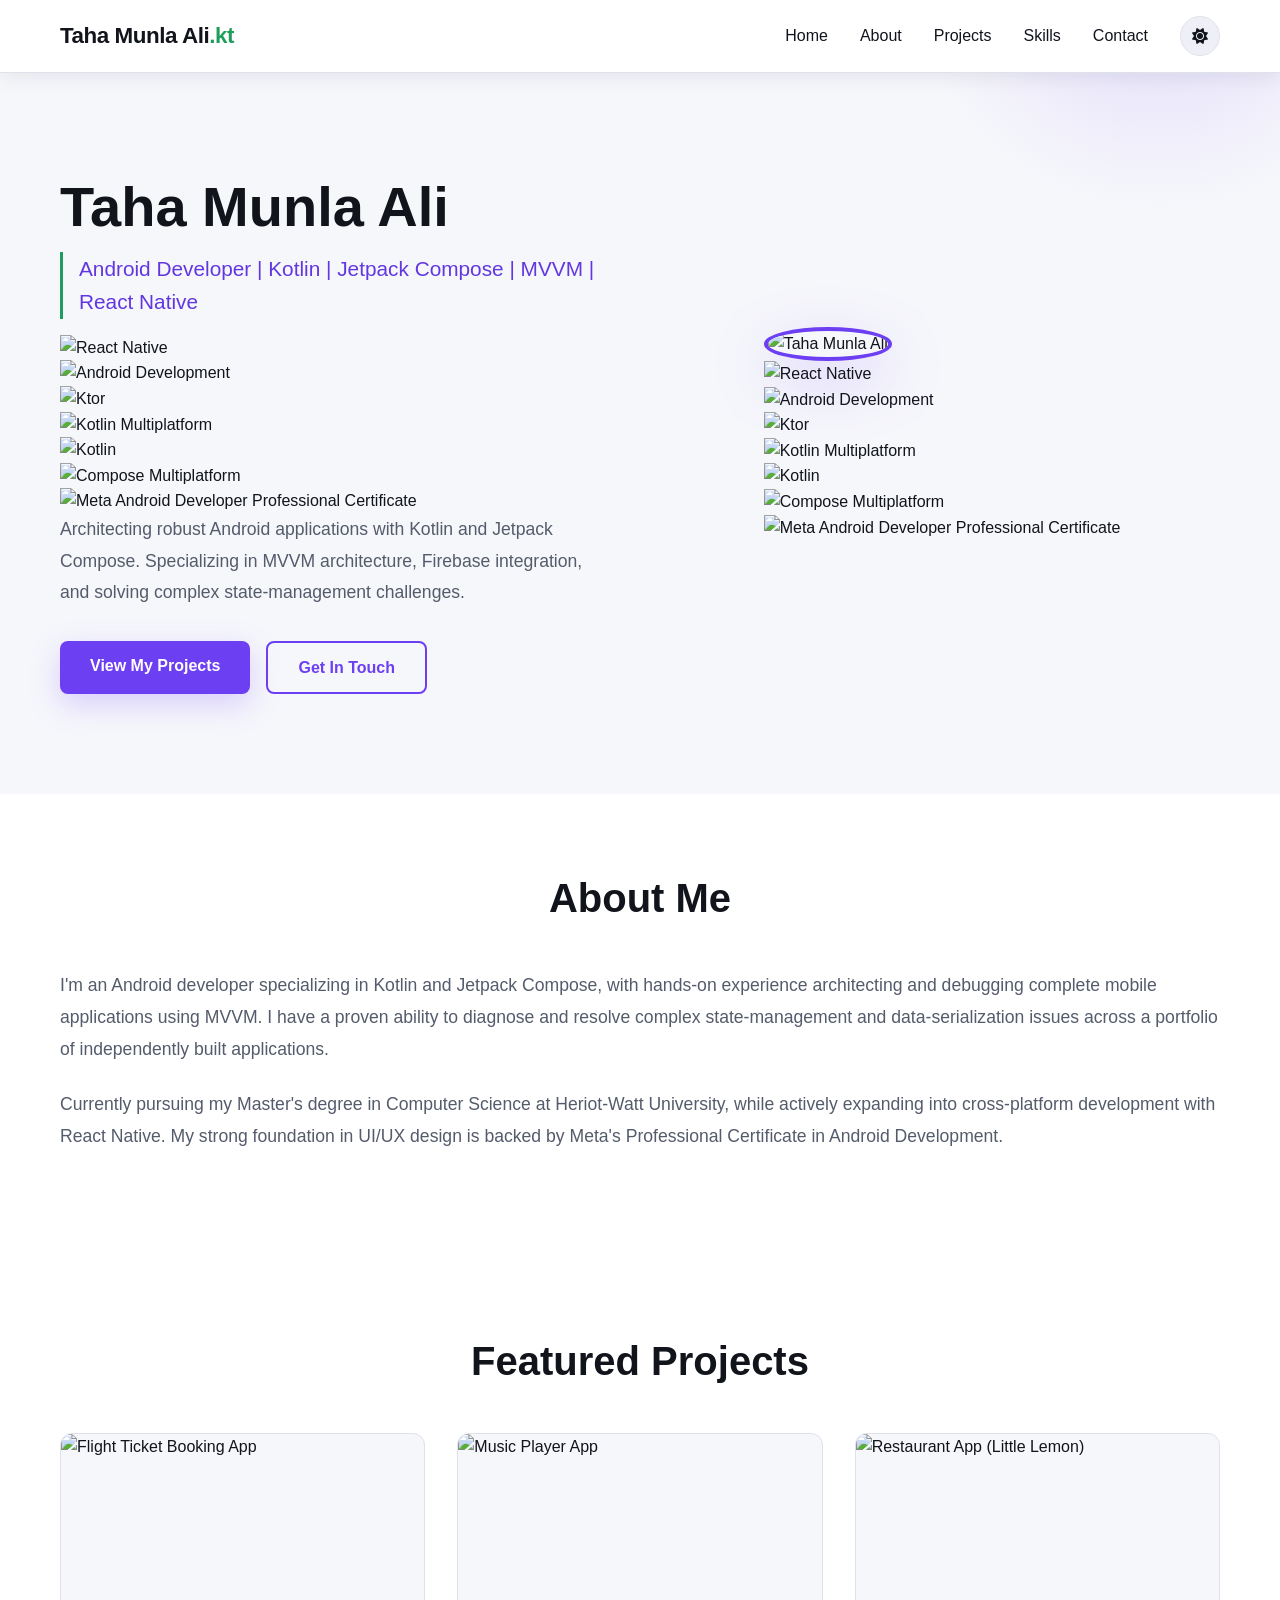
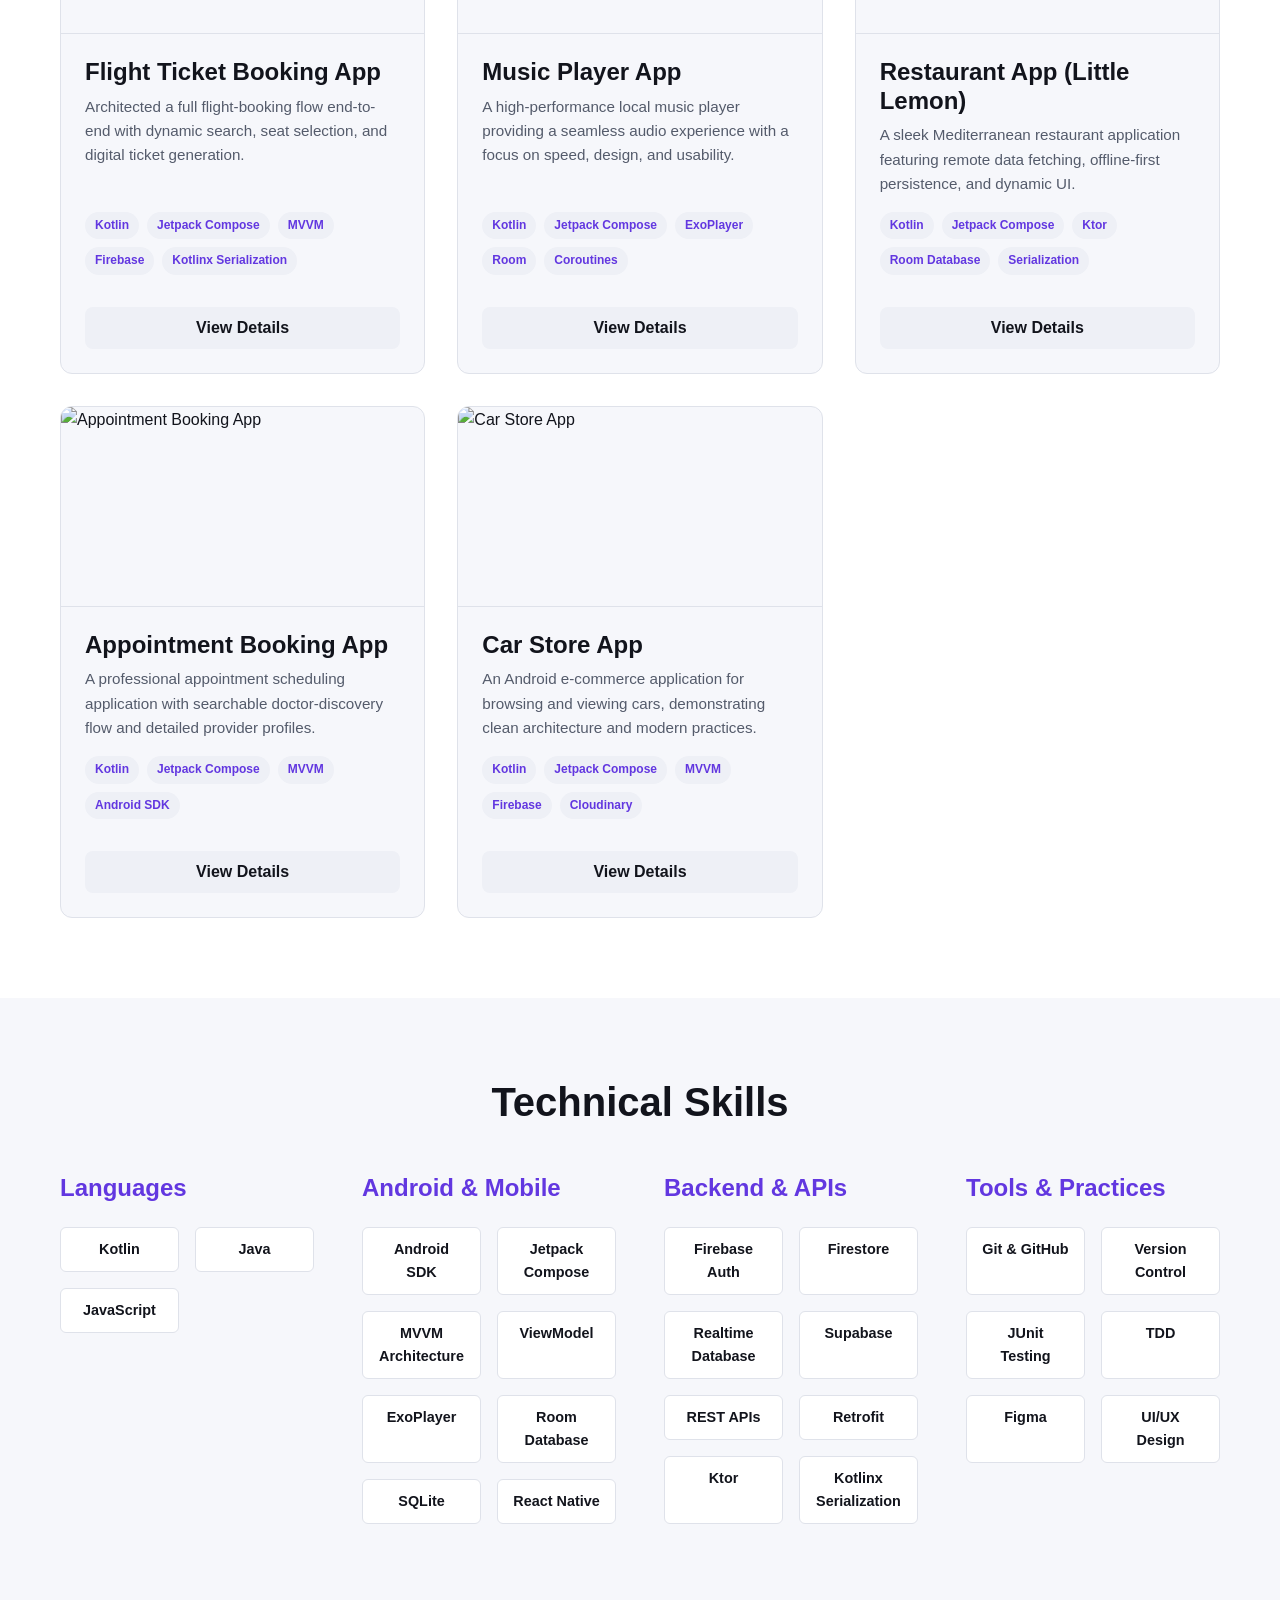
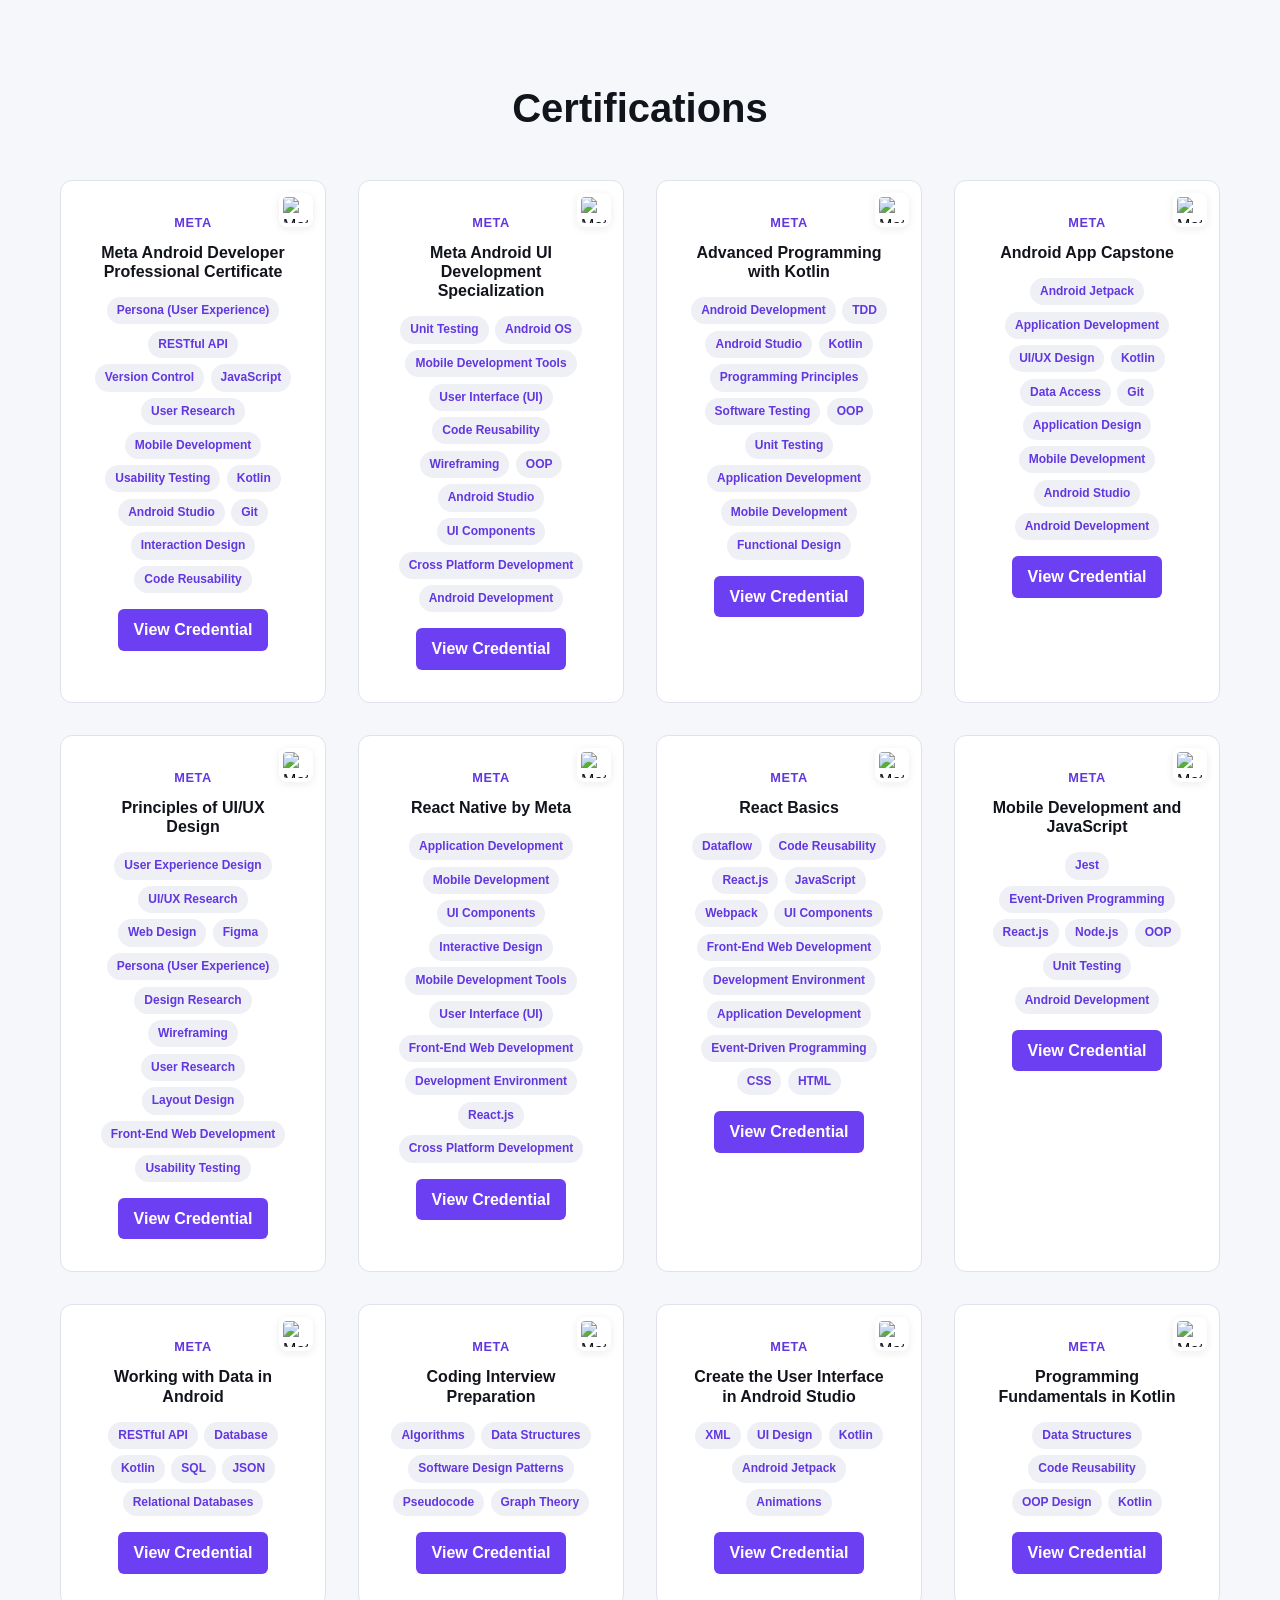
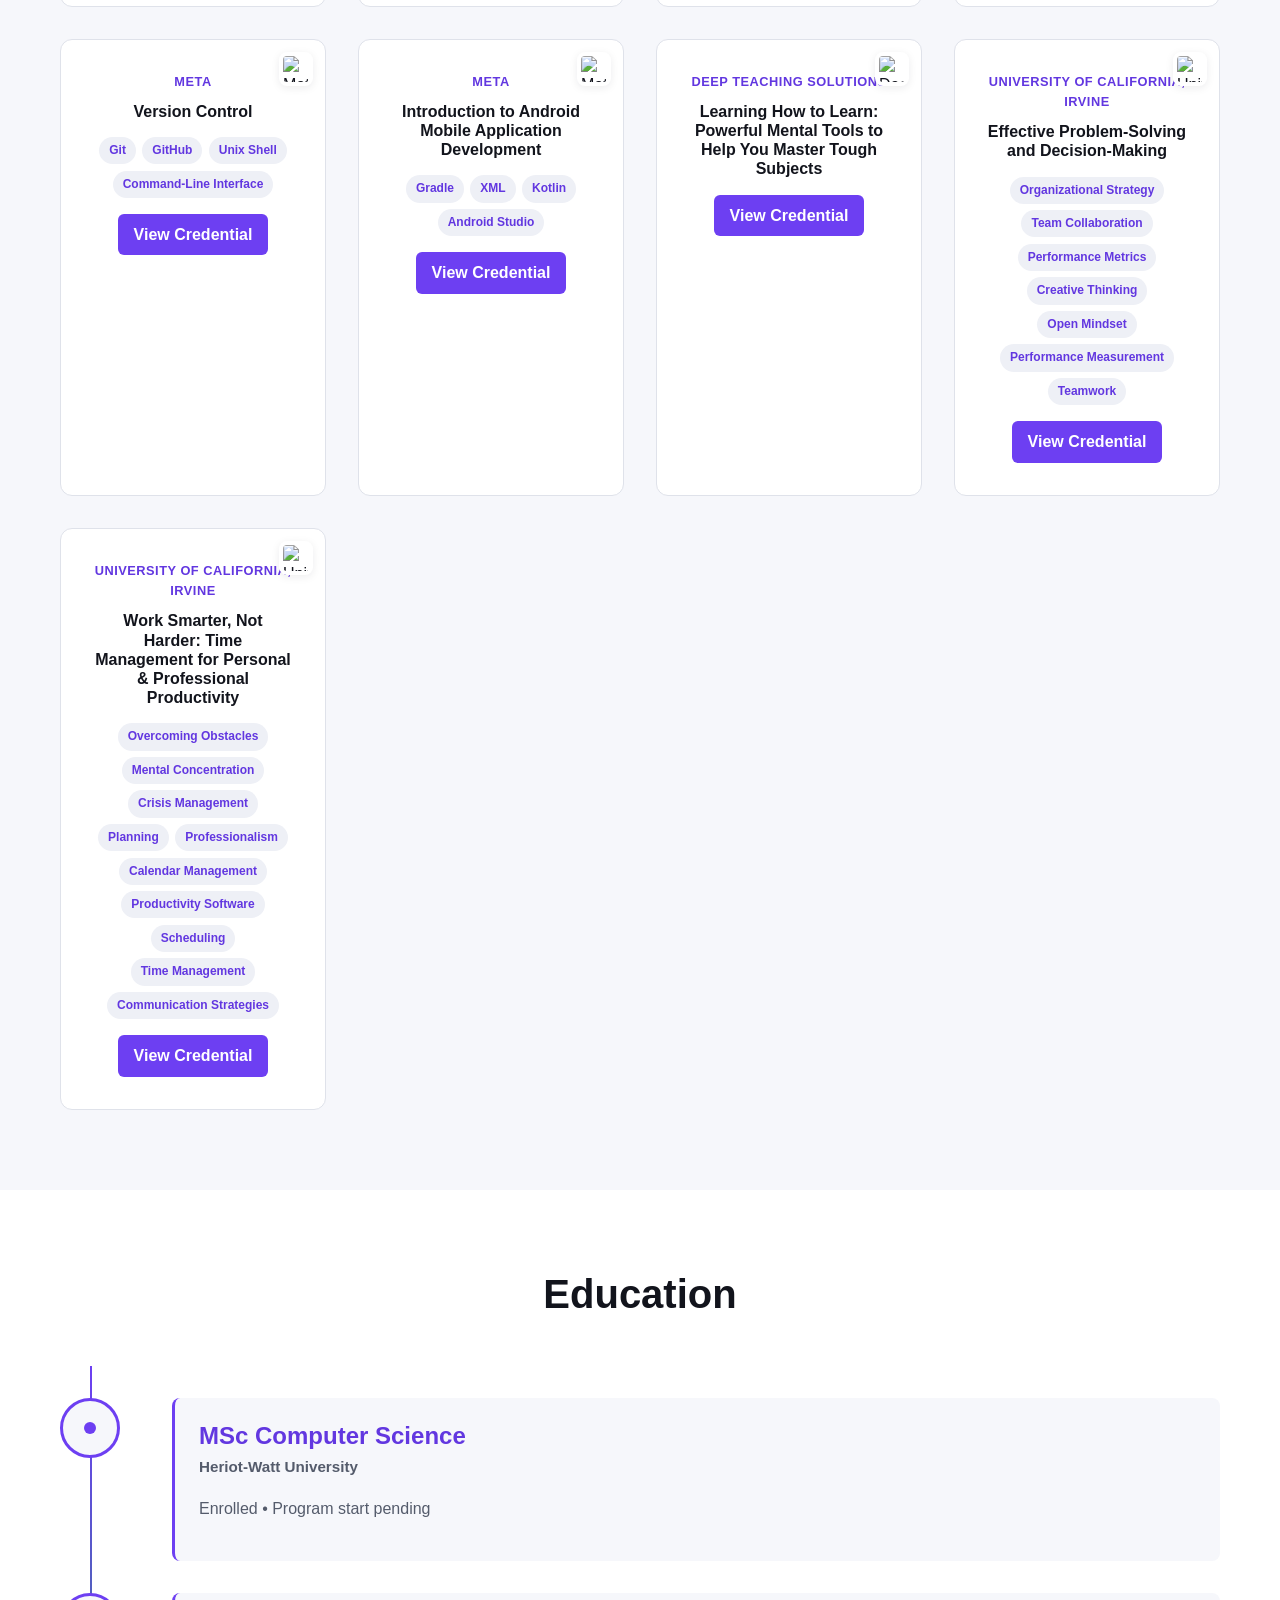
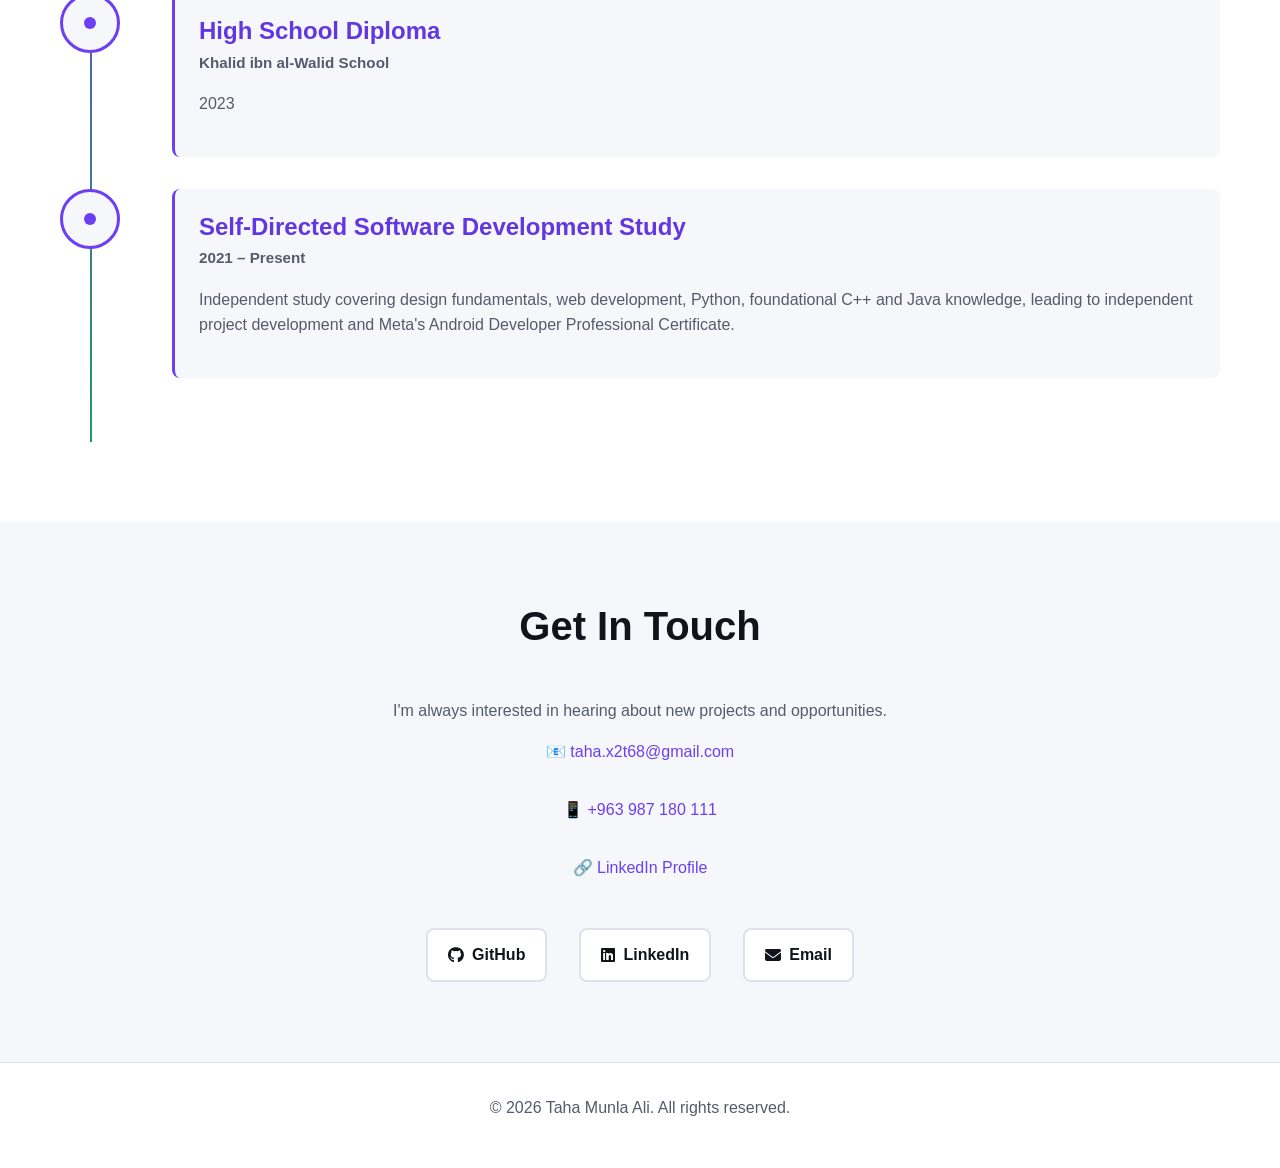
==== commit 2d8ce6c2: "Update index.html" ====
--- a/index.html
+++ b/index.html
@@ -98,6 +98,29 @@
             <div class="hero-content">
                 <h1>Taha Munla Ali</h1>
                 <p class="hero-subtitle">Android Developer | Kotlin | Jetpack Compose | MVVM | React Native</p>
+                <div class="hero-tech-strip">
+                    <div class="tech-strip-icon" title="React Native" style="animation-delay:0s">
+                        <img src="https://res.cloudinary.com/deirc2clp/image/upload/v1788992317/icons8-react-native-96_f1lfuh.png" alt="React Native">
+                    </div>
+                    <div class="tech-strip-icon" title="Android Development" style="animation-delay:0.1s">
+                        <img src="https://res.cloudinary.com/deirc2clp/image/upload/v1788992217/246e2086-95a4-43eb-a7e7-bfc8912afed2.png" alt="Android Development">
+                    </div>
+                    <div class="tech-strip-icon" title="Ktor" style="animation-delay:0.2s">
+                        <img src="https://res.cloudinary.com/deirc2clp/image/upload/v1788991833/Ktor_icon_h3jgol.png" alt="Ktor">
+                    </div>
+                    <div class="tech-strip-icon" title="Kotlin Multiplatform" style="animation-delay:0.3s">
+                        <img src="https://res.cloudinary.com/deirc2clp/image/upload/v1788991818/Kotlin_Multiplatform_icon_fjgmqp.png" alt="Kotlin Multiplatform">
+                    </div>
+                    <div class="tech-strip-icon" title="Kotlin" style="animation-delay:0.4s">
+                        <img src="https://res.cloudinary.com/deirc2clp/image/upload/v1788991798/Kotlin_icon_iir0xq.png" alt="Kotlin">
+                    </div>
+                    <div class="tech-strip-icon" title="Compose Multiplatform" style="animation-delay:0.5s">
+                        <img src="https://res.cloudinary.com/deirc2clp/image/upload/v1788991772/Compose_Multiplatform_icon_jydcbm.png" alt="Compose Multiplatform">
+                    </div>
+                    <div class="tech-strip-icon" title="Meta Android Developer Professional Certificate" style="animation-delay:0.6s">
+                        <img src="https://res.cloudinary.com/deirc2clp/image/upload/v1788991708/meta-android-developer-professional-certificate-v-1_oecs7j.png" alt="Meta Android Developer Professional Certificate">
+                    </div>
+                </div>
                 <p class="hero-description">
                     Architecting robust Android applications with Kotlin and Jetpack Compose. Specializing in MVVM architecture, 
                     Firebase integration, and solving complex state-management challenges.
@@ -108,7 +131,30 @@
                 </div>
             </div>
             <div class="hero-image">
-                <img src="https://res.cloudinary.com/deirc2clp/image/upload/v1788970799/photo_2026-09-06_14-25-15_kvh31n.png" alt="Taha Munla Ali" class="profile-image">
+                <div class="hero-image-wrap">
+                    <img src="https://res.cloudinary.com/deirc2clp/image/upload/v1788970799/photo_2026-09-06_14-25-15_kvh31n.png" alt="Taha Munla Ali" class="profile-image">
+                    <div class="tech-icon-badge tech-icon-1" title="React Native">
+                        <img src="https://res.cloudinary.com/deirc2clp/image/upload/v1788992317/icons8-react-native-96_f1lfuh.png" alt="React Native">
+                    </div>
+                    <div class="tech-icon-badge tech-icon-2" title="Android Development">
+                        <img src="https://res.cloudinary.com/deirc2clp/image/upload/v1788992217/246e2086-95a4-43eb-a7e7-bfc8912afed2.png" alt="Android Development">
+                    </div>
+                    <div class="tech-icon-badge tech-icon-3" title="Ktor">
+                        <img src="https://res.cloudinary.com/deirc2clp/image/upload/v1788991833/Ktor_icon_h3jgol.png" alt="Ktor">
+                    </div>
+                    <div class="tech-icon-badge tech-icon-4" title="Kotlin Multiplatform">
+                        <img src="https://res.cloudinary.com/deirc2clp/image/upload/v1788991818/Kotlin_Multiplatform_icon_fjgmqp.png" alt="Kotlin Multiplatform">
+                    </div>
+                    <div class="tech-icon-badge tech-icon-5" title="Kotlin">
+                        <img src="https://res.cloudinary.com/deirc2clp/image/upload/v1788991798/Kotlin_icon_iir0xq.png" alt="Kotlin">
+                    </div>
+                    <div class="tech-icon-badge tech-icon-6" title="Compose Multiplatform">
+                        <img src="https://res.cloudinary.com/deirc2clp/image/upload/v1788991772/Compose_Multiplatform_icon_jydcbm.png" alt="Compose Multiplatform">
+                    </div>
+                    <div class="tech-icon-badge tech-icon-7" title="Meta Android Developer Professional Certificate">
+                        <img src="https://res.cloudinary.com/deirc2clp/image/upload/v1788991708/meta-android-developer-professional-certificate-v-1_oecs7j.png" alt="Meta Android Developer Professional Certificate">
+                    </div>
+                </div>
             </div>
         </div>
     </section>
--- a/style.css
+++ b/style.css
@@ -18,6 +18,53 @@
     --success: #3ddc84;
     --warning: #f0b429;
     --danger: #f85149;
+    --shadow-color: rgba(0, 0, 0, 0.3);
+    --overlay-color: rgba(15, 23, 42, 0.9);
+    --logo-chip-bg: #ffffff;
+}
+
+/* Light mode palette — same brand colors, softened surfaces so purple/green
+   accents keep enough contrast against light backgrounds. */
+[data-theme="light"] {
+    --primary-color: #6d3ff2;
+    --primary-dark: #5a2fe0;
+    --primary-light: #6237e0;
+    --secondary-color: #1f9d5c;
+    --background: #f6f7fb;
+    --surface: #ffffff;
+    --surface-light: #eef0f6;
+    --text-primary: #12141c;
+    --text-secondary: #545b6b;
+    --border-color: #dfe2ea;
+    --success: #1f9d5c;
+    --warning: #b3790a;
+    --danger: #d1373f;
+    --shadow-color: rgba(20, 20, 40, 0.08);
+    --overlay-color: rgba(15, 23, 42, 0.55);
+    --logo-chip-bg: #ffffff;
+}
+
+html {
+    transition: background-color 0.3s ease;
+}
+
+body,
+.navbar,
+.hero,
+.about,
+.projects,
+.skills-section,
+.certifications,
+.education,
+.contact,
+.project-card,
+.cert-item,
+.skill-tag,
+.tech-badge,
+.education-content,
+.modal-content,
+.footer {
+    transition: background-color 0.3s ease, color 0.3s ease, border-color 0.3s ease;
 }
 
 * {
@@ -101,7 +148,7 @@
     position: sticky;
     top: 0;
     z-index: 1000;
-    box-shadow: 0 4px 20px rgba(0, 0, 0, 0.3);
+    box-shadow: 0 4px 20px var(--shadow-color);
 }
 
 .navbar .container {
@@ -123,6 +170,12 @@
     content: '.kt';
     color: var(--secondary-color);
     font-weight: 700;
+}
+
+.nav-right {
+    display: flex;
+    align-items: center;
+    gap: 2rem;
 }
 
 .nav-links {
@@ -172,6 +225,51 @@
     z-index: 1001;
 }
 
+/* Light/dark theme toggle */
+.theme-toggle {
+    display: flex;
+    align-items: center;
+    justify-content: center;
+    width: 40px;
+    height: 40px;
+    border-radius: 50%;
+    border: 1px solid var(--border-color);
+    background-color: var(--surface-light);
+    color: var(--text-primary);
+    cursor: pointer;
+    font-size: 1rem;
+    transition: all 0.3s ease;
+    flex-shrink: 0;
+}
+
+.theme-toggle:hover {
+    border-color: var(--primary-color);
+    color: var(--primary-color);
+    transform: translateY(-2px);
+}
+
+.theme-toggle .fa-sun {
+    display: none;
+}
+
+.theme-toggle .fa-moon {
+    display: inline-block;
+}
+
+[data-theme="light"] .theme-toggle .fa-sun {
+    display: inline-block;
+}
+
+[data-theme="light"] .theme-toggle .fa-moon {
+    display: none;
+}
+
+.nav-actions {
+    display: flex;
+    align-items: center;
+    gap: 1rem;
+}
+
 .nav-toggle span {
     display: block;
     width: 100%;
@@ -553,7 +651,7 @@
     top: 0;
     width: 100%;
     height: 100%;
-    background-color: rgba(15, 23, 42, 0.9);
+    background-color: var(--overlay-color);
     backdrop-filter: blur(5px);
     opacity: 0;
     transition: opacity 0.3s ease;
@@ -676,9 +774,18 @@
     height: 34px;
     object-fit: contain;
     border-radius: 8px;
-    background-color: #ffffff;
+    background-color: var(--logo-chip-bg);
     padding: 4px;
-    box-shadow: 0 2px 8px rgba(0, 0, 0, 0.25);
+    box-shadow: 0 2px 8px var(--shadow-color);
+}
+
+.cert-publisher {
+    color: var(--primary-light);
+    font-size: 0.8rem;
+    font-weight: 700;
+    text-transform: uppercase;
+    letter-spacing: 0.04em;
+    margin-bottom: 0.6rem;
 }
 
 .cert-skills {
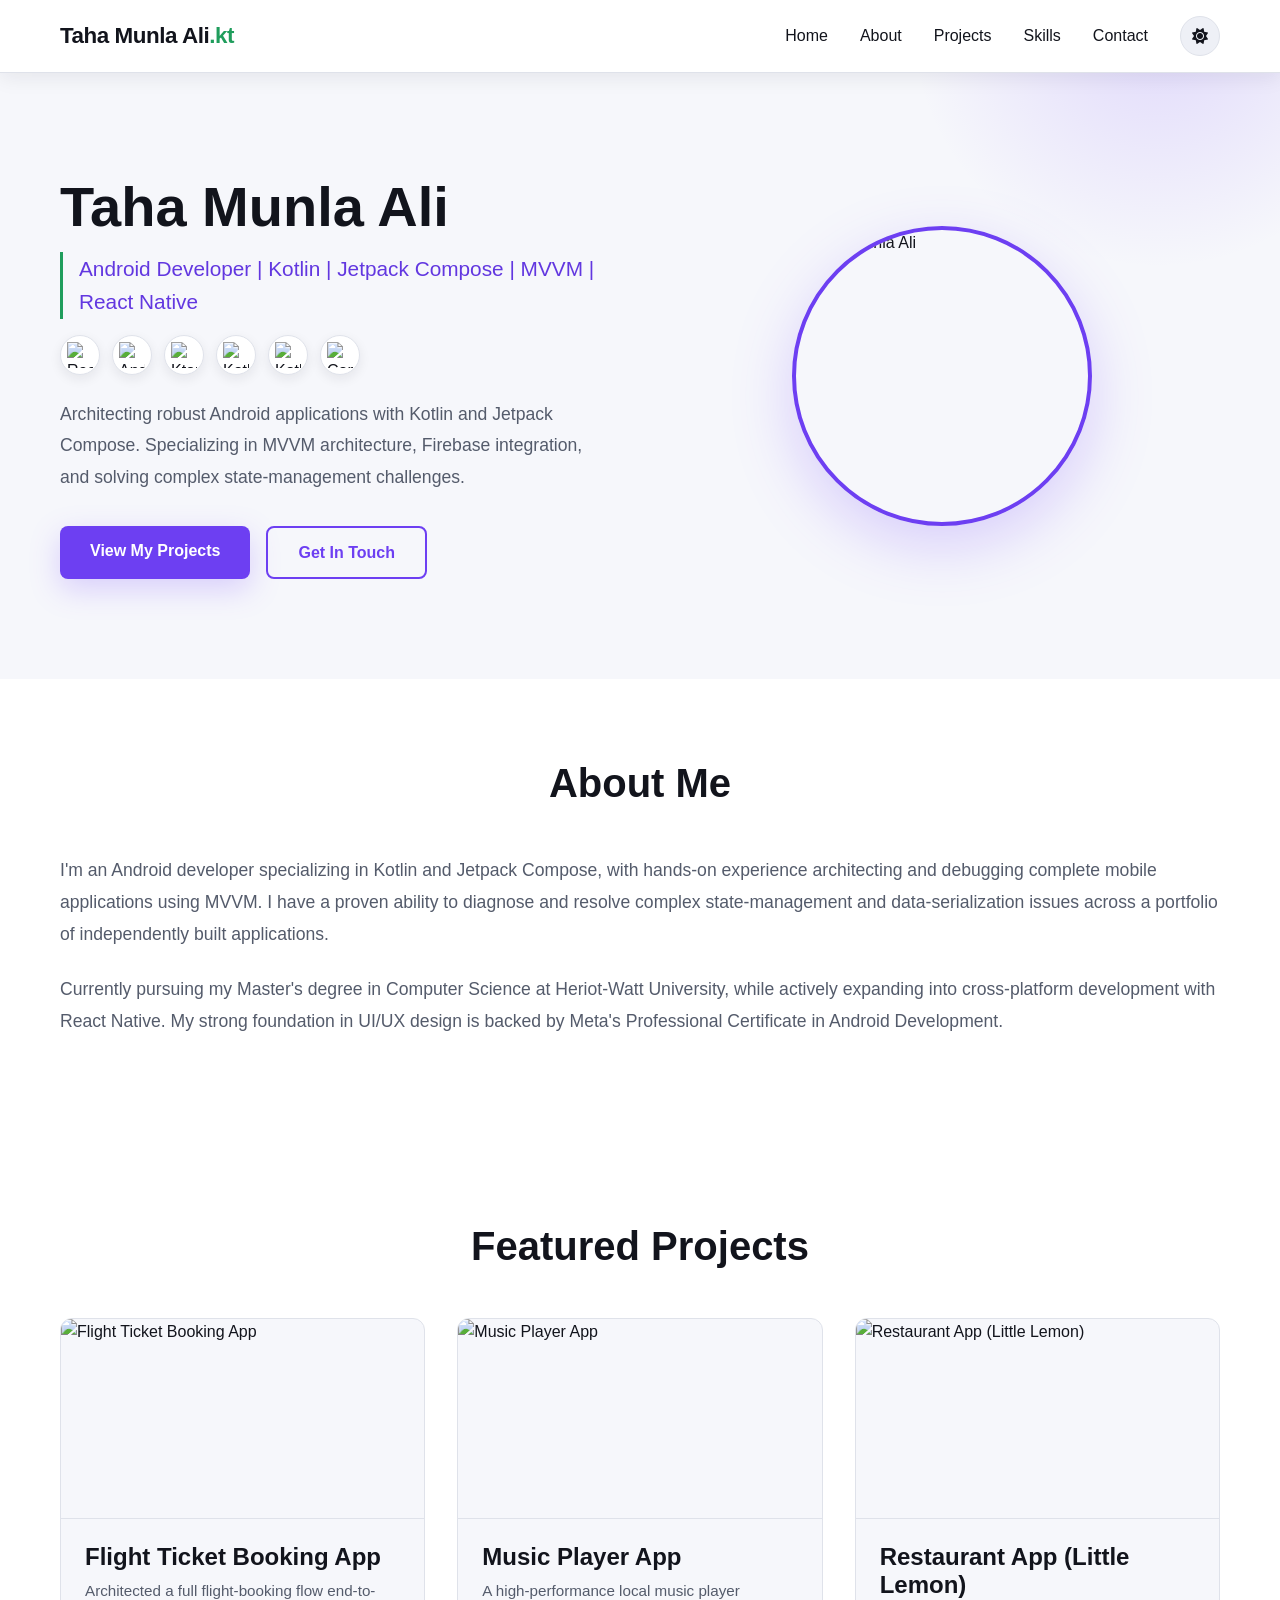
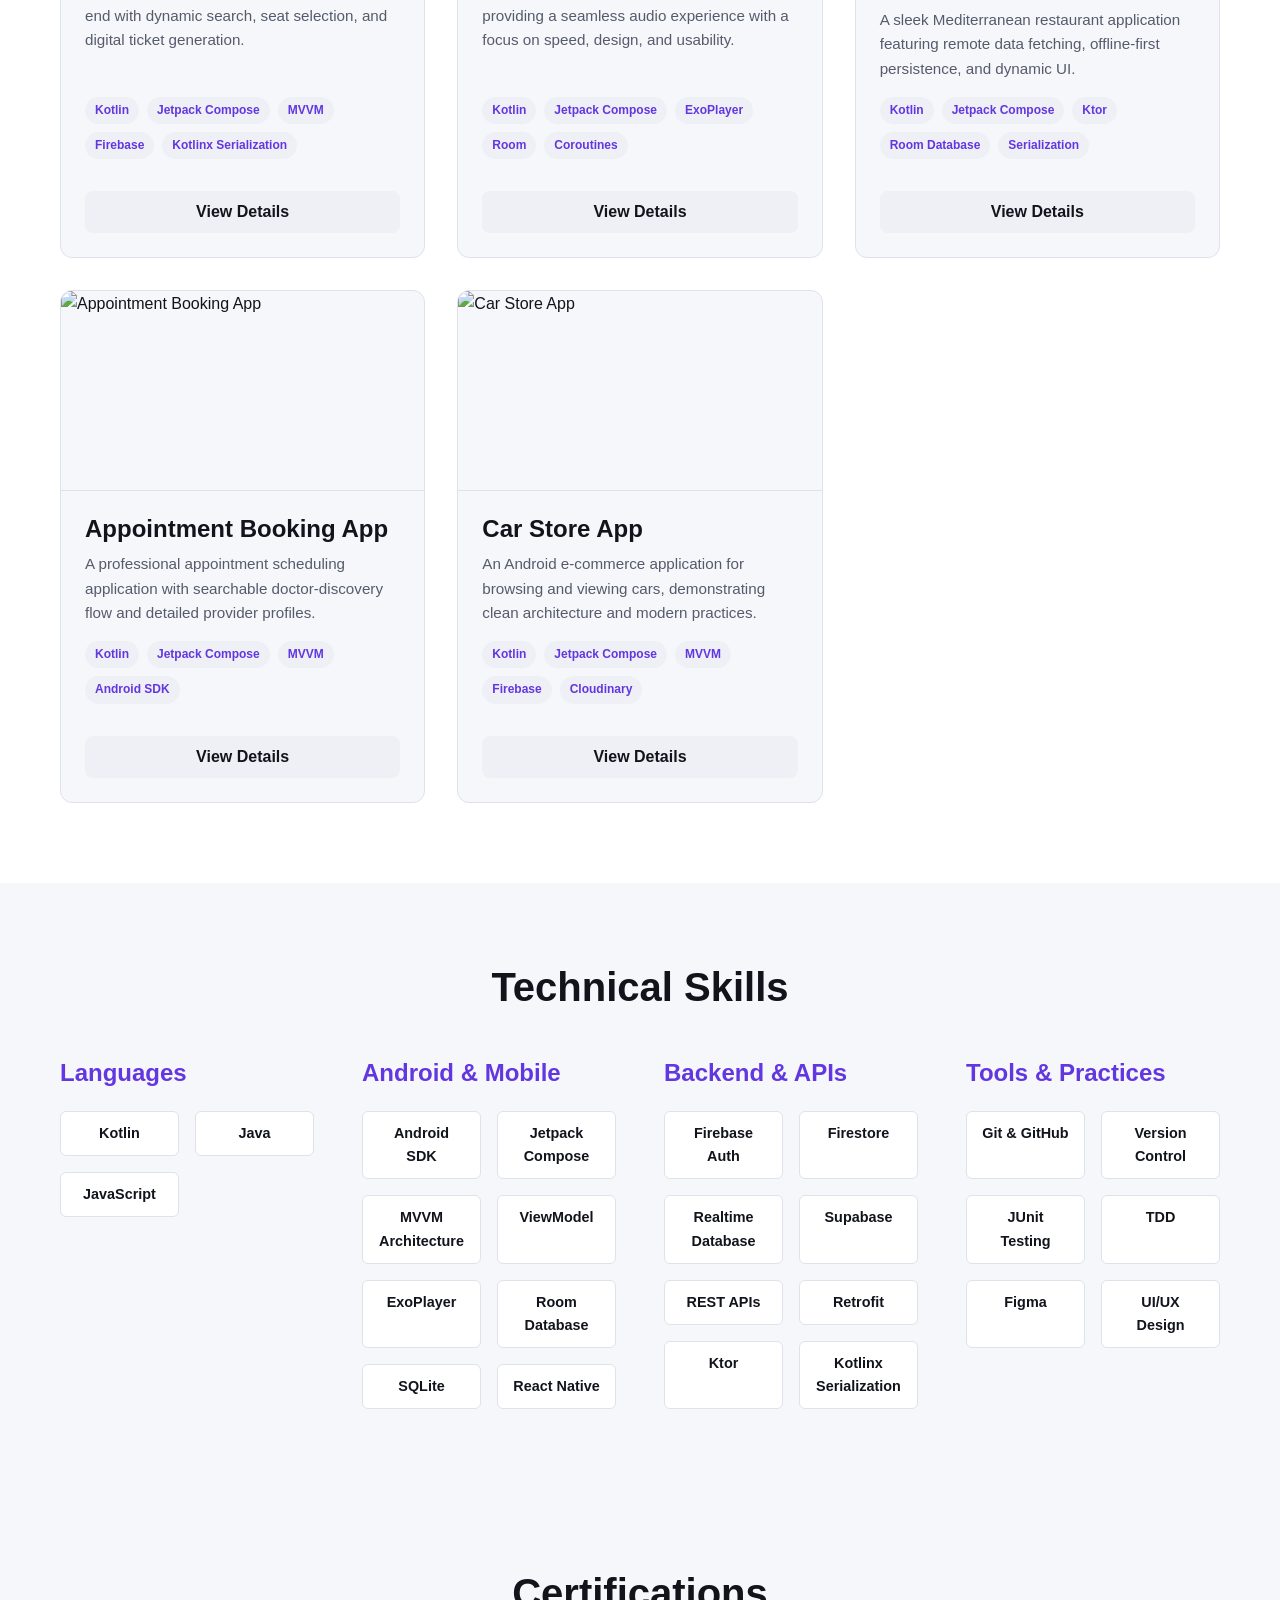
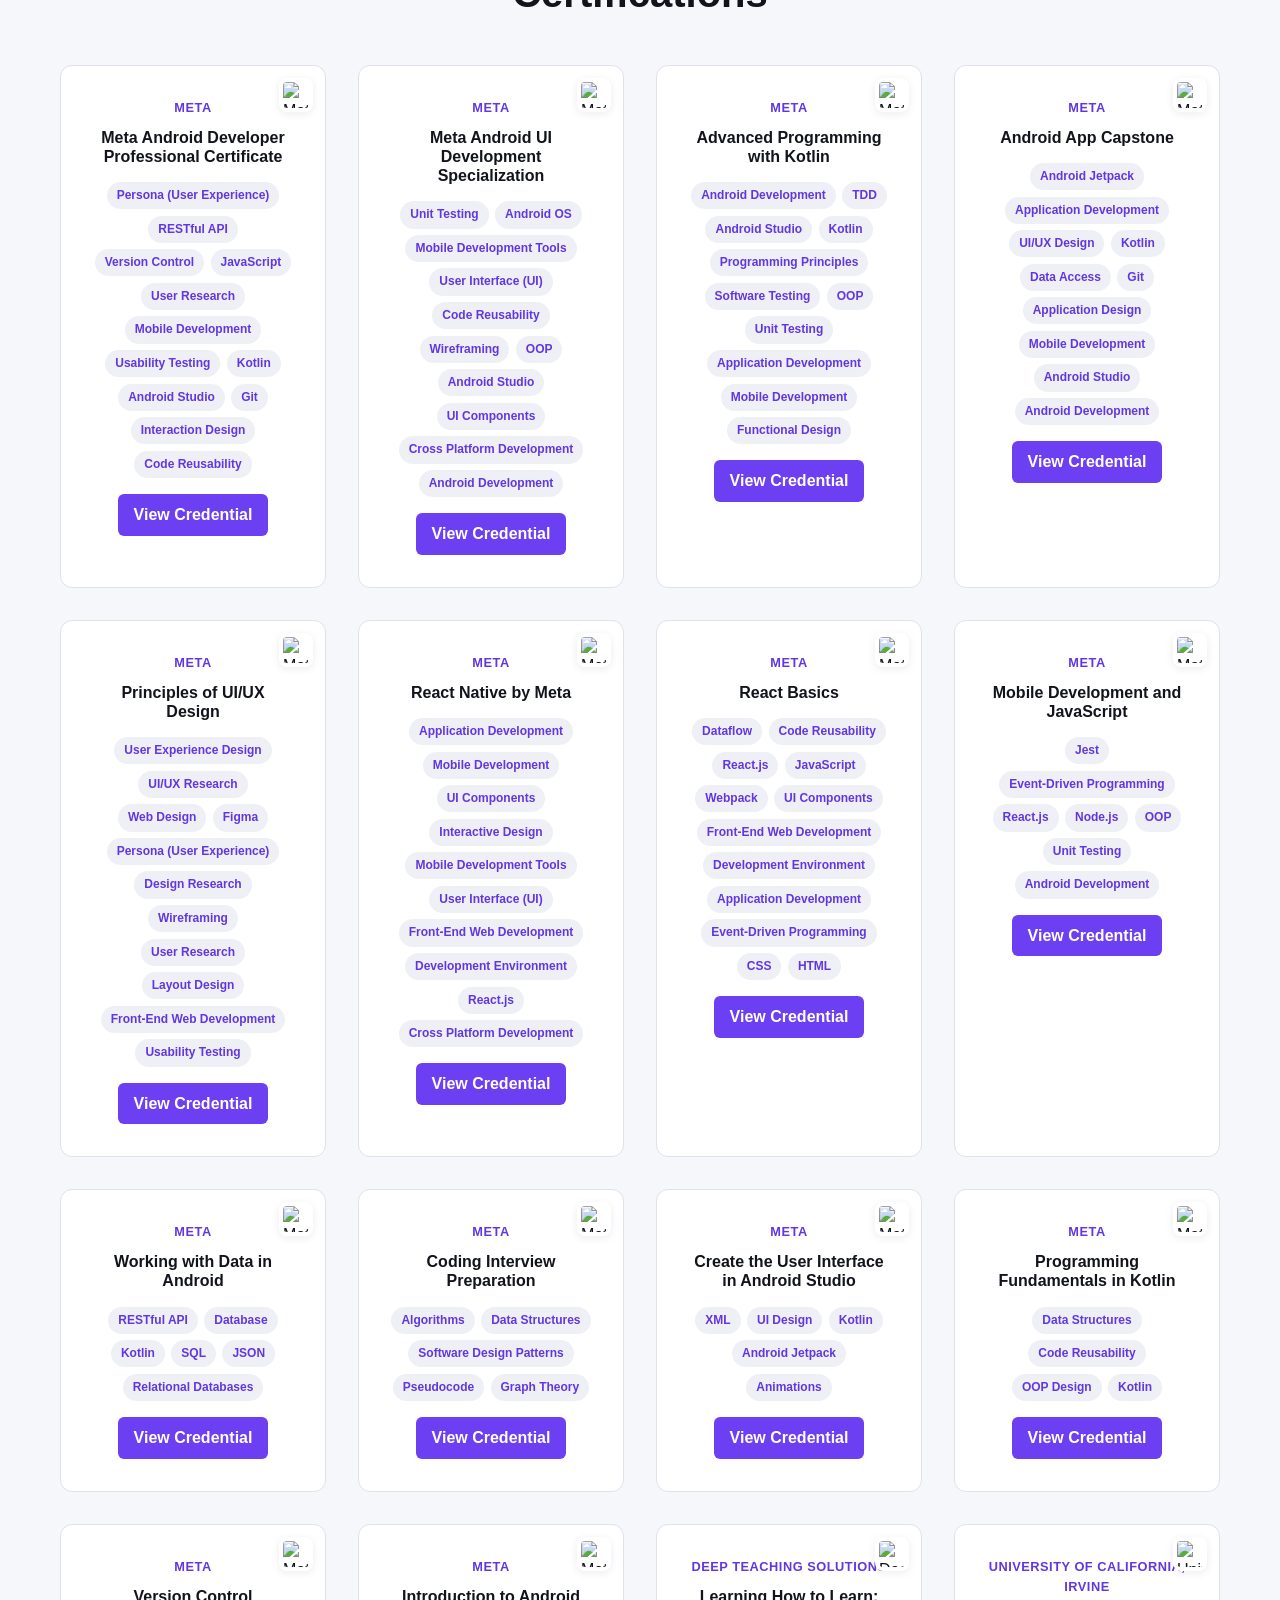
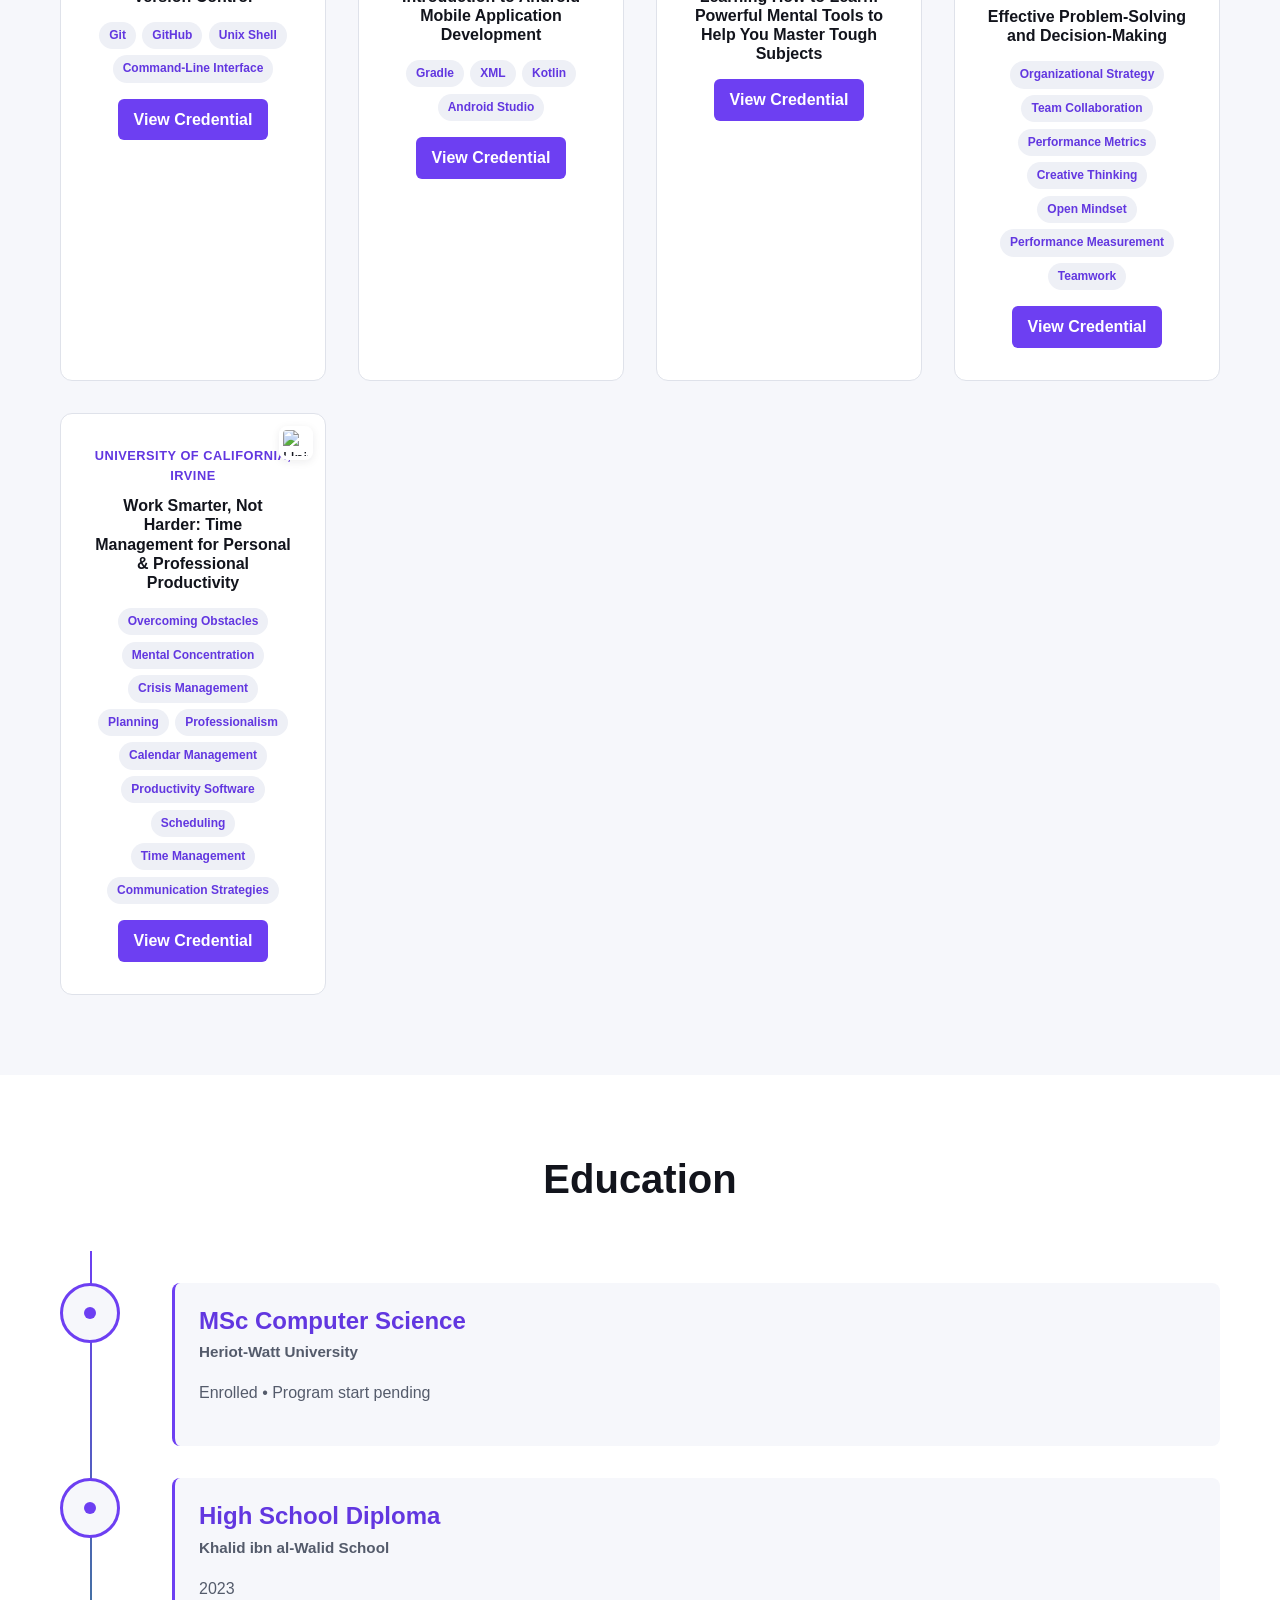
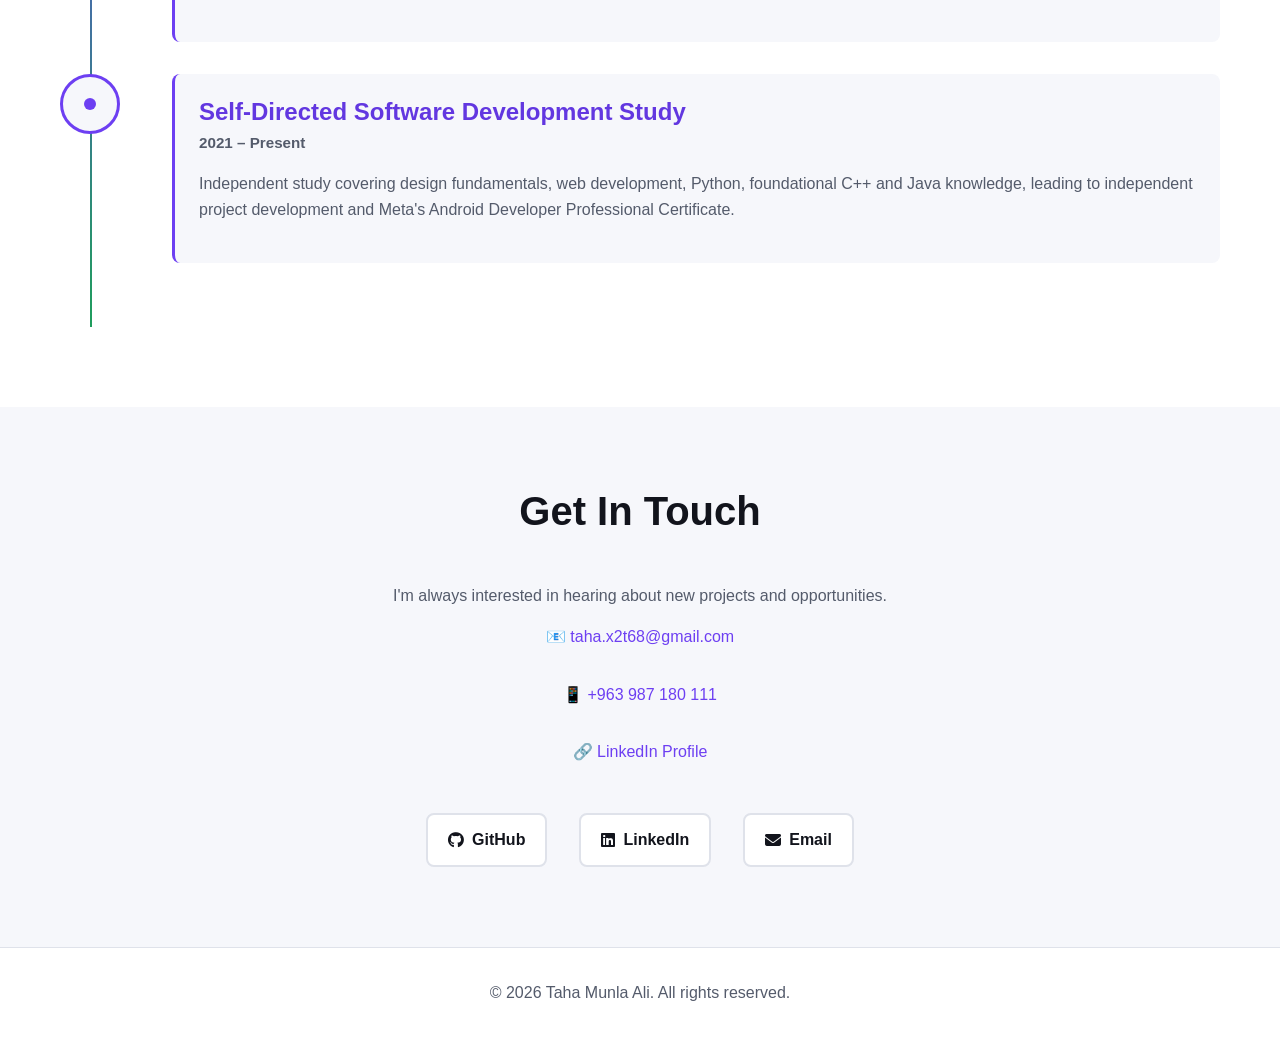
==== commit 5df34a81: "Update index.html" ====
--- a/index.html
+++ b/index.html
@@ -117,9 +117,6 @@
                     <div class="tech-strip-icon" title="Compose Multiplatform" style="animation-delay:0.5s">
                         <img src="https://res.cloudinary.com/deirc2clp/image/upload/v1788991772/Compose_Multiplatform_icon_jydcbm.png" alt="Compose Multiplatform">
                     </div>
-                    <div class="tech-strip-icon" title="Meta Android Developer Professional Certificate" style="animation-delay:0.6s">
-                        <img src="https://res.cloudinary.com/deirc2clp/image/upload/v1788991708/meta-android-developer-professional-certificate-v-1_oecs7j.png" alt="Meta Android Developer Professional Certificate">
-                    </div>
                 </div>
                 <p class="hero-description">
                     Architecting robust Android applications with Kotlin and Jetpack Compose. Specializing in MVVM architecture, 
@@ -131,30 +128,7 @@
                 </div>
             </div>
             <div class="hero-image">
-                <div class="hero-image-wrap">
-                    <img src="https://res.cloudinary.com/deirc2clp/image/upload/v1788970799/photo_2026-09-06_14-25-15_kvh31n.png" alt="Taha Munla Ali" class="profile-image">
-                    <div class="tech-icon-badge tech-icon-1" title="React Native">
-                        <img src="https://res.cloudinary.com/deirc2clp/image/upload/v1788992317/icons8-react-native-96_f1lfuh.png" alt="React Native">
-                    </div>
-                    <div class="tech-icon-badge tech-icon-2" title="Android Development">
-                        <img src="https://res.cloudinary.com/deirc2clp/image/upload/v1788992217/246e2086-95a4-43eb-a7e7-bfc8912afed2.png" alt="Android Development">
-                    </div>
-                    <div class="tech-icon-badge tech-icon-3" title="Ktor">
-                        <img src="https://res.cloudinary.com/deirc2clp/image/upload/v1788991833/Ktor_icon_h3jgol.png" alt="Ktor">
-                    </div>
-                    <div class="tech-icon-badge tech-icon-4" title="Kotlin Multiplatform">
-                        <img src="https://res.cloudinary.com/deirc2clp/image/upload/v1788991818/Kotlin_Multiplatform_icon_fjgmqp.png" alt="Kotlin Multiplatform">
-                    </div>
-                    <div class="tech-icon-badge tech-icon-5" title="Kotlin">
-                        <img src="https://res.cloudinary.com/deirc2clp/image/upload/v1788991798/Kotlin_icon_iir0xq.png" alt="Kotlin">
-                    </div>
-                    <div class="tech-icon-badge tech-icon-6" title="Compose Multiplatform">
-                        <img src="https://res.cloudinary.com/deirc2clp/image/upload/v1788991772/Compose_Multiplatform_icon_jydcbm.png" alt="Compose Multiplatform">
-                    </div>
-                    <div class="tech-icon-badge tech-icon-7" title="Meta Android Developer Professional Certificate">
-                        <img src="https://res.cloudinary.com/deirc2clp/image/upload/v1788991708/meta-android-developer-professional-certificate-v-1_oecs7j.png" alt="Meta Android Developer Professional Certificate">
-                    </div>
-                </div>
+                <img src="https://res.cloudinary.com/deirc2clp/image/upload/v1788970799/photo_2026-09-06_14-25-15_kvh31n.png" alt="Taha Munla Ali" class="profile-image">
             </div>
         </div>
     </section>
--- a/style.css
+++ b/style.css
@@ -386,6 +386,61 @@
     line-height: 1.8;
 }
 
+.hero-tech-strip {
+    display: flex;
+    flex-wrap: wrap;
+    gap: 0.75rem;
+    margin-bottom: 1.5rem;
+}
+
+.tech-strip-icon {
+    width: 40px;
+    height: 40px;
+    border-radius: 50%;
+    background-color: var(--surface);
+    border: 1px solid var(--border-color);
+    box-shadow: 0 4px 12px var(--shadow-color);
+    display: flex;
+    align-items: center;
+    justify-content: center;
+    padding: 6px;
+    opacity: 0;
+    animation: strip-pop 0.5s ease forwards, strip-bounce 2.6s ease-in-out infinite 0.6s;
+    transition: transform 0.25s ease, border-color 0.25s ease, box-shadow 0.25s ease;
+}
+
+.tech-strip-icon img {
+    width: 100%;
+    height: 100%;
+    object-fit: contain;
+}
+
+.tech-strip-icon:hover {
+    transform: translateY(-6px) scale(1.15);
+    border-color: var(--primary-color);
+    box-shadow: 0 10px 20px rgba(127, 82, 255, 0.3);
+}
+
+@keyframes strip-pop {
+    from {
+        opacity: 0;
+        transform: translateY(10px) scale(0.6);
+    }
+    to {
+        opacity: 1;
+        transform: translateY(0) scale(1);
+    }
+}
+
+@keyframes strip-bounce {
+    0%, 100% {
+        transform: translateY(0);
+    }
+    50% {
+        transform: translateY(-5px);
+    }
+}
+
 .hero-cta {
     display: flex;
     gap: 1rem;
@@ -396,6 +451,12 @@
     display: flex;
     justify-content: center;
     align-items: center;
+}
+
+.hero-image-wrap {
+    position: relative;
+    width: 300px;
+    height: 300px;
 }
 
 .profile-image {
@@ -417,6 +478,53 @@
     }
 }
 
+/* Tech-stack badges floating around the profile photo */
+.tech-icon-badge {
+    position: absolute;
+    width: 52px;
+    height: 52px;
+    border-radius: 50%;
+    background-color: var(--surface);
+    border: 1px solid var(--border-color);
+    box-shadow: 0 8px 20px var(--shadow-color);
+    display: flex;
+    align-items: center;
+    justify-content: center;
+    padding: 8px;
+    animation: badge-float 4s ease-in-out infinite;
+    transition: transform 0.25s ease, box-shadow 0.25s ease, border-color 0.25s ease;
+}
+
+.tech-icon-badge img {
+    width: 100%;
+    height: 100%;
+    object-fit: contain;
+}
+
+.tech-icon-badge:hover {
+    transform: scale(1.15) !important;
+    border-color: var(--primary-color);
+    box-shadow: 0 12px 28px rgba(127, 82, 255, 0.35);
+    z-index: 5;
+}
+
+.tech-icon-1 { top: -10px;    left: 50%;   margin-left: -26px; animation-delay: 0s; }
+.tech-icon-2 { top: 18%;      right: -18px; animation-delay: 0.5s; }
+.tech-icon-3 { top: 55%;      right: -30px; animation-delay: 1s; }
+.tech-icon-4 { bottom: -14px; left: 50%;   margin-left: -26px; animation-delay: 1.5s; }
+.tech-icon-5 { top: 55%;      left: -30px; animation-delay: 2s; }
+.tech-icon-6 { top: 18%;      left: -18px; animation-delay: 2.5s; }
+.tech-icon-7 { top: -18px;    right: 8%;   animation-delay: 3s; }
+
+@keyframes badge-float {
+    0%, 100% {
+        transform: translateY(0px);
+    }
+    50% {
+        transform: translateY(-12px);
+    }
+}
+
 @media (max-width: 768px) {
     .hero {
         padding: 60px 0;
@@ -430,9 +538,34 @@
         order: -1;
     }
 
+    .hero-image-wrap {
+        width: 200px;
+        height: 200px;
+    }
+
     .profile-image {
         width: 200px;
         height: 200px;
+    }
+
+    .tech-icon-badge {
+        width: 38px;
+        height: 38px;
+        padding: 6px;
+    }
+
+    .tech-icon-1 { top: -6px;   margin-left: -19px; }
+    .tech-icon-2 { top: 14%;    right: -10px; }
+    .tech-icon-3 { top: 55%;    right: -18px; }
+    .tech-icon-4 { bottom: -8px; margin-left: -19px; }
+    .tech-icon-5 { top: 55%;    left: -18px; }
+    .tech-icon-6 { top: 14%;    left: -10px; }
+    .tech-icon-7 { top: -10px;  right: 4%; }
+
+    .tech-strip-icon {
+        width: 32px;
+        height: 32px;
+        padding: 5px;
     }
 
     .hero-cta {
